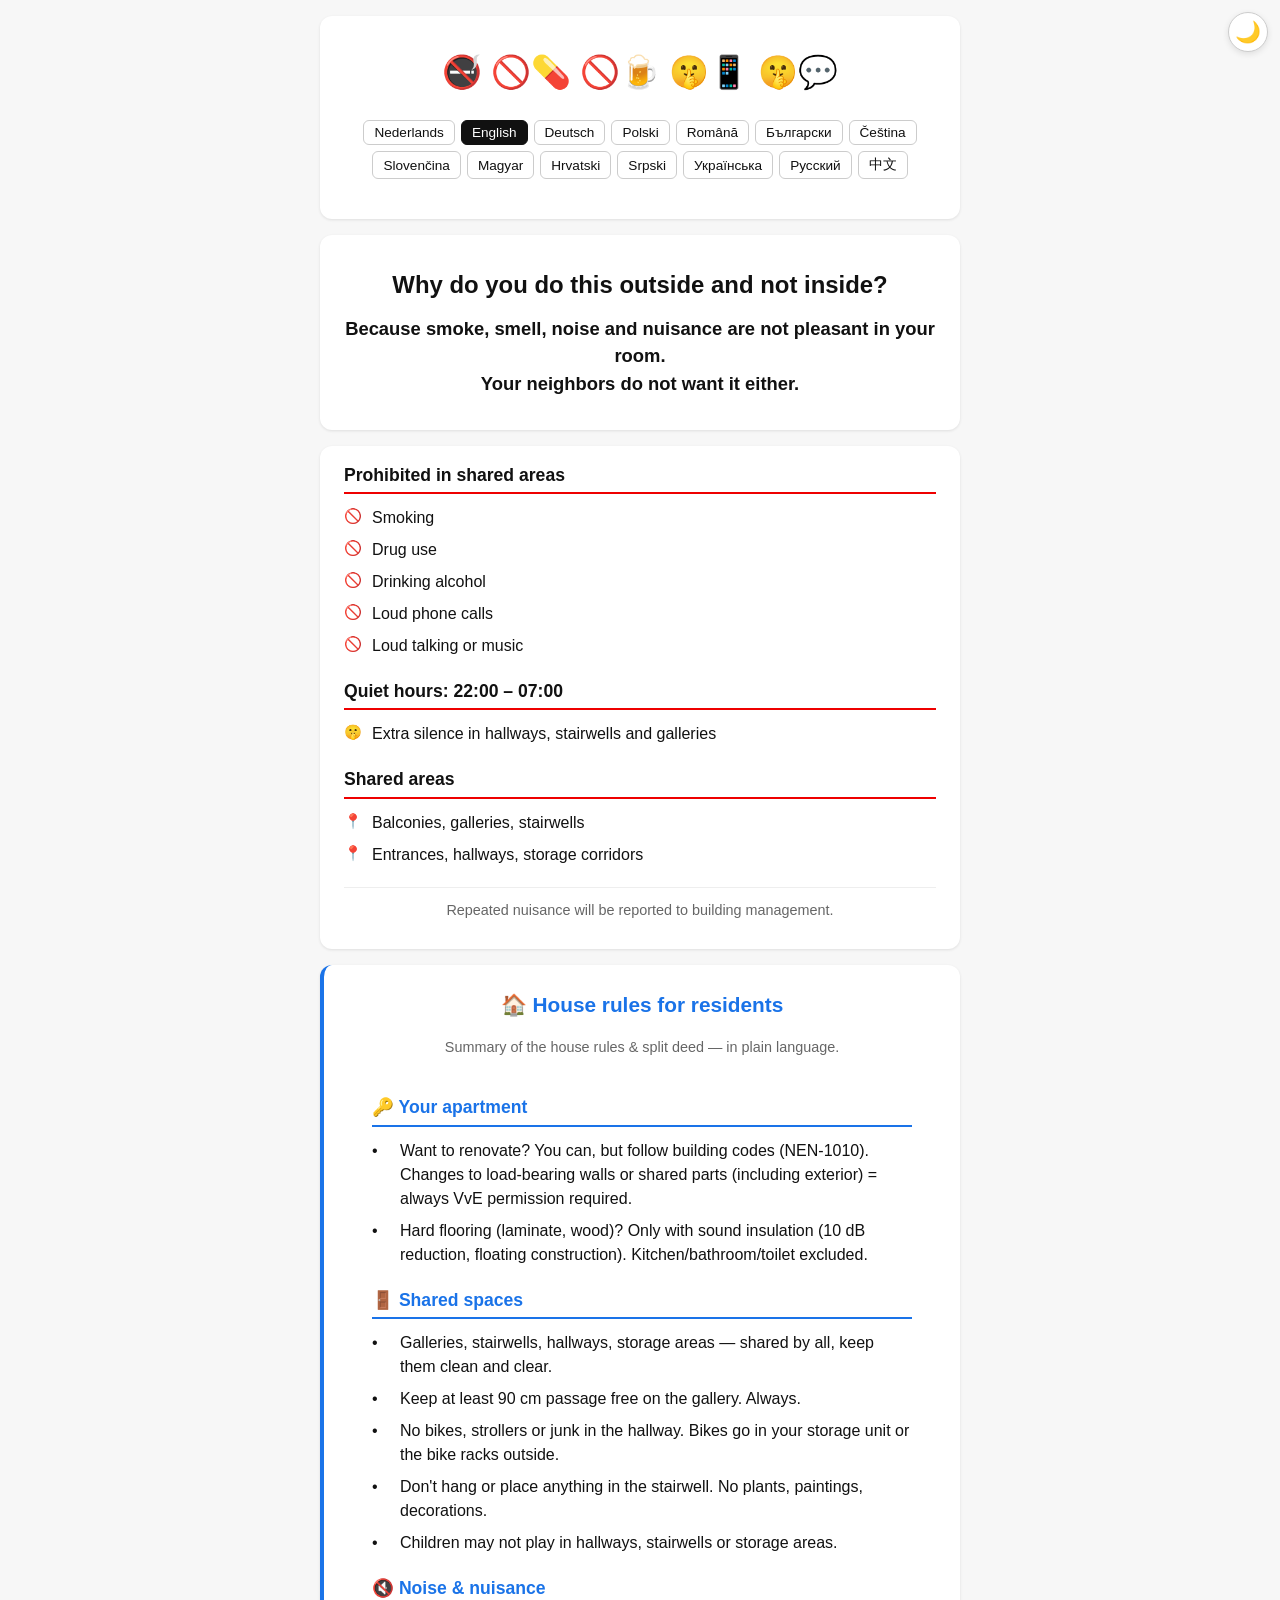
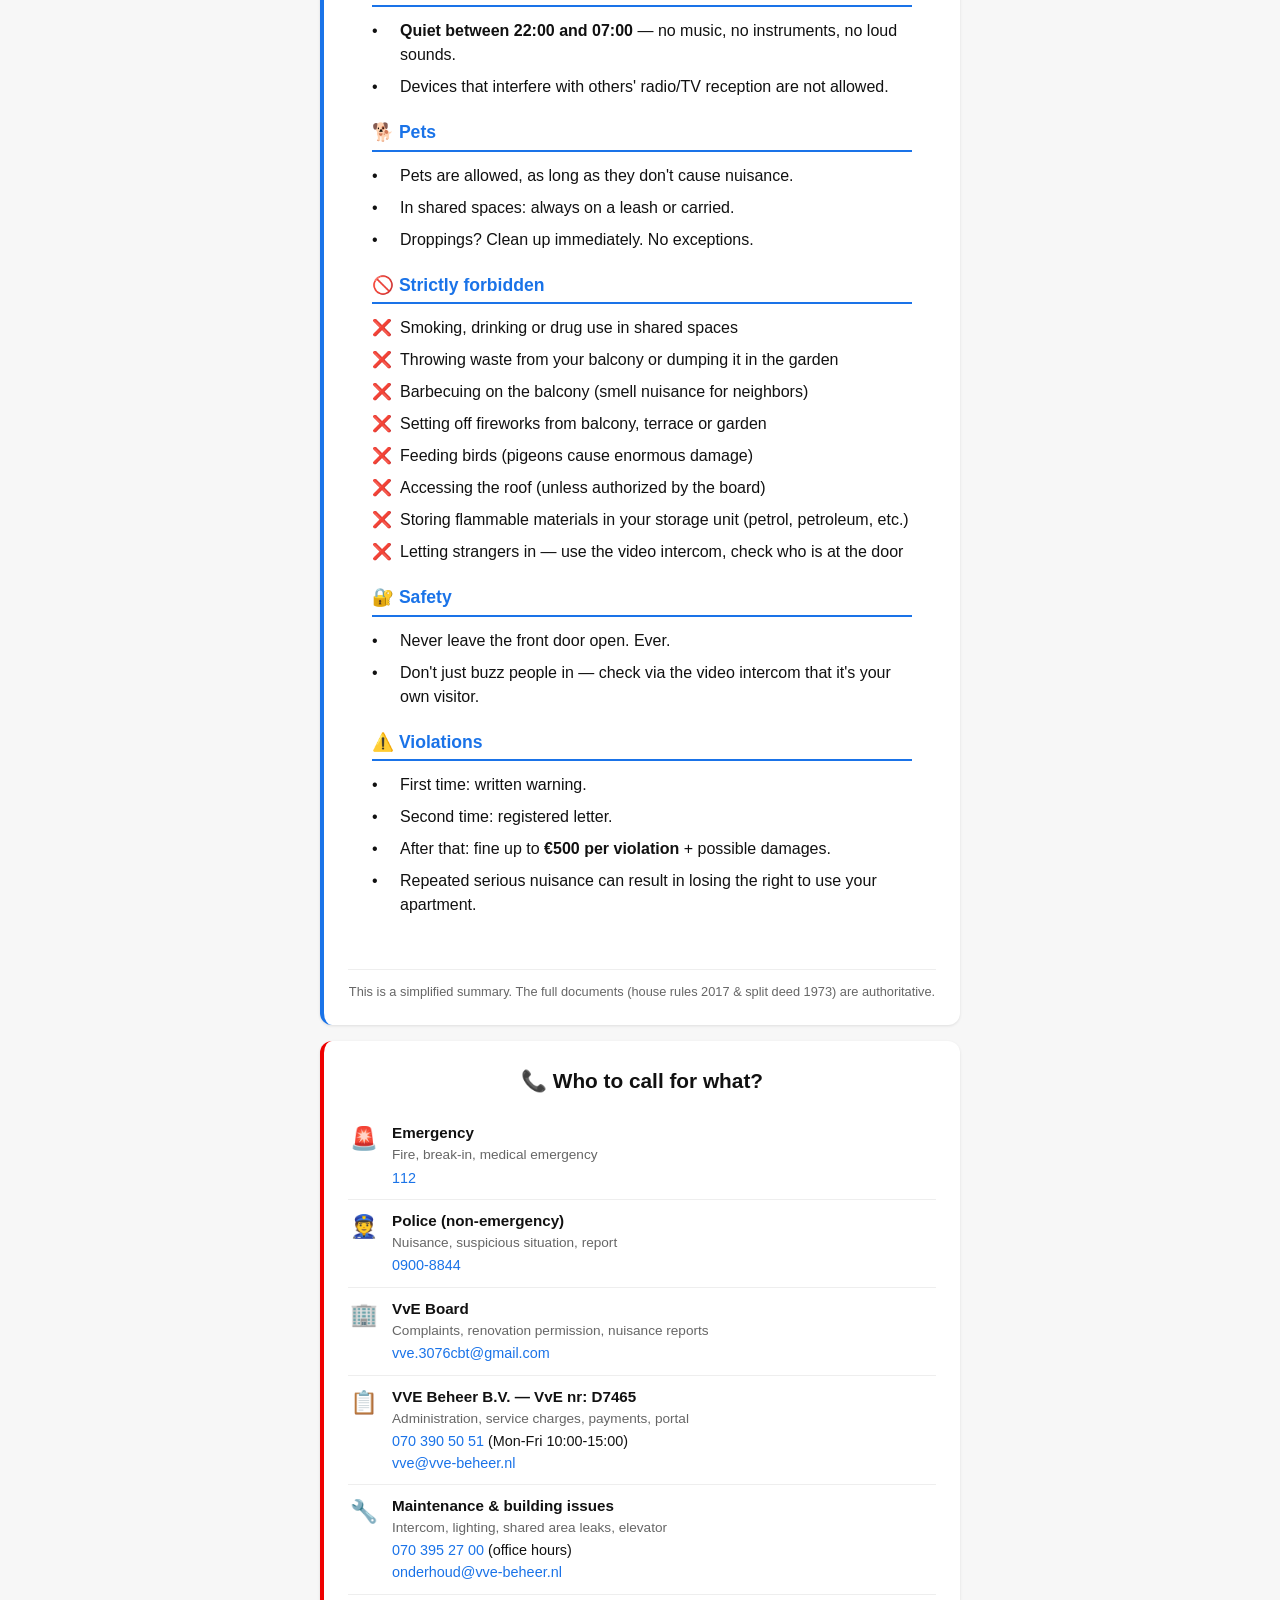
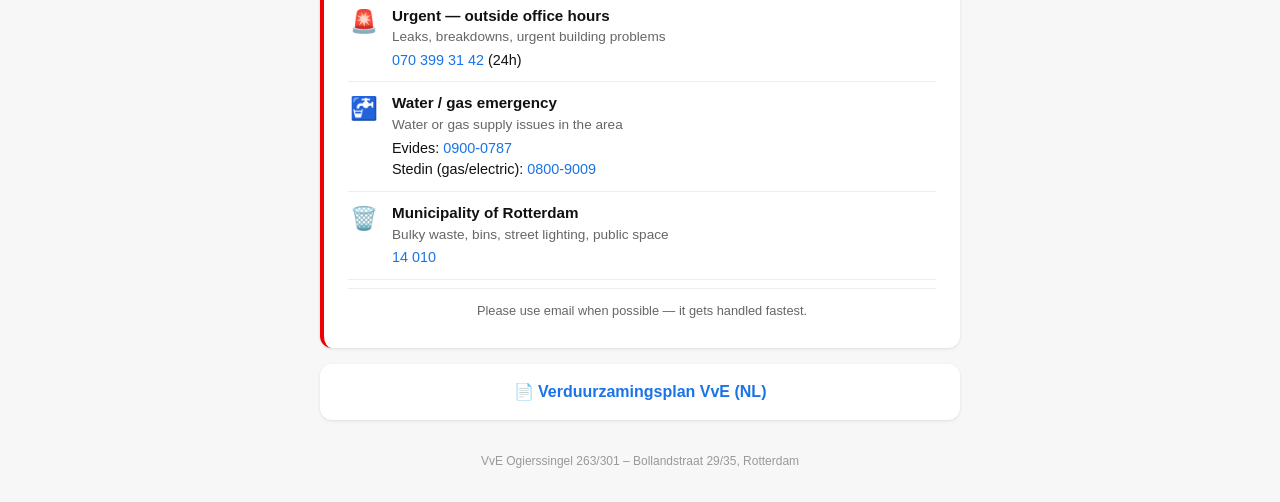
==== index.html @ 22b71b26 "feat: add multilingual contact section with all VvE contact info - 14 languages: who to call for wha" ====
<!DOCTYPE html>
<html lang="nl">
<head>
<meta charset="UTF-8">
<meta name="viewport" content="width=device-width,initial-scale=1">
<title>Gebouwregels - Building Rules</title>
<style>
:root{--bg:#f7f7f7;--text:#111;--card:#fff;--card-shadow:rgba(0,0,0,.1);--border:#ccc;--btn-bg:#fff;--btn-active-bg:#111;--btn-active-text:#fff;--warn:#666;--line:#eee;--link:#1a73e8;--accent:#1a73e8;--rule-line:#e00;--footer:#999;--muted:#666}
[data-theme="dark"]{--bg:#1a1a2e;--text:#e0e0e0;--card:#16213e;--card-shadow:rgba(0,0,0,.4);--border:#334;--btn-bg:#1a1a2e;--btn-active-bg:#e94560;--btn-active-text:#fff;--warn:#999;--line:#334;--link:#4fc3f7;--accent:#4fc3f7;--rule-line:#e94560;--footer:#777;--muted:#aaa}
*{margin:0;padding:0;box-sizing:border-box}
body{font-family:Arial,Helvetica,sans-serif;background:var(--bg);color:var(--text);line-height:1.5;padding:16px;transition:background .3s,color .3s}
.wrap{max-width:640px;margin:0 auto}
.card{background:var(--card);border-radius:12px;padding:24px;margin-bottom:16px;box-shadow:0 1px 3px var(--card-shadow);transition:background .3s}
.mirror{font-size:1.15em;font-weight:bold;text-align:center;padding:32px 24px}
.mirror .q{font-size:1.3em;margin-bottom:12px}
.rules{padding:16px 24px}
.rules h2{font-size:1.1em;margin-bottom:8px;border-bottom:2px solid var(--rule-line);padding-bottom:4px}
.rules ul{list-style:none;padding:0;margin:8px 0 16px}
.rules li{padding:4px 0 4px 28px;position:relative}
.rules li::before{content:"🚫";position:absolute;left:0;top:4px;font-size:.9em}
.quiet li::before{content:"🤫"}
.areas li::before{content:"📍"}
.warn{font-size:.9em;color:var(--warn);text-align:center;padding:12px;border-top:1px solid var(--line);margin-top:8px}
.icons{display:flex;justify-content:center;gap:16px;font-size:2em;padding:8px 0 16px;flex-wrap:wrap}
.lang-nav{display:flex;flex-wrap:wrap;gap:6px;justify-content:center;padding:8px 0 16px}
.lang-nav button{border:1px solid var(--border);background:var(--btn-bg);color:var(--text);border-radius:6px;padding:4px 10px;font-size:.85em;cursor:pointer;transition:all .2s}
.lang-nav button.active{background:var(--btn-active-bg);color:var(--btn-active-text);border-color:var(--btn-active-bg)}
.section,.hr-section,.ct-section{display:none}
.section.active,.hr-section.active,.ct-section.active{display:block}
.highlight{border-left:4px solid var(--accent)}
.highlight h2{color:var(--accent);border-bottom-color:var(--accent)}
.hl{padding:4px 0 4px 28px;position:relative}
.hl::before{content:none !important}
.hl span{position:absolute;left:0}
.contact-card{border-left:4px solid var(--rule-line)}
.ct-row{display:flex;gap:12px;padding:10px 0;border-bottom:1px solid var(--line);align-items:flex-start}
.ct-row:last-child{border-bottom:none}
.ct-icon{font-size:1.4em;flex-shrink:0;width:32px;text-align:center}
.ct-info{flex:1;min-width:0}
.ct-label{font-weight:bold;font-size:.95em}
.ct-detail{font-size:.85em;color:var(--muted)}
.ct-contact{font-size:.9em;margin-top:2px}
.ct-contact a{color:var(--link);text-decoration:none}
.ct-contact a:hover{text-decoration:underline}
.ct-note{font-size:.8em;color:var(--muted);text-align:center;padding:12px 0 4px;border-top:1px solid var(--line);margin-top:8px}
.docs{text-align:center;padding:16px}
.docs a{color:var(--link);text-decoration:none;font-weight:bold}
footer{text-align:center;font-size:.75em;color:var(--footer);padding:16px 0}
.theme-toggle{position:fixed;top:12px;right:12px;background:var(--card);border:1px solid var(--border);border-radius:50%;width:40px;height:40px;font-size:1.3em;cursor:pointer;box-shadow:0 2px 6px var(--card-shadow);z-index:100;display:flex;align-items:center;justify-content:center;transition:all .3s}
.theme-toggle:hover{transform:scale(1.1)}
</style>
</head>
<body>
<button class="theme-toggle" id="themeToggle" aria-label="Toggle dark mode">🌙</button>
<div class="wrap">

<div class="card">
<div class="icons">🚭 🚫💊 🚫🍺 🤫📱 🤫💬</div>
<div class="lang-nav" id="langNav"></div>
</div>

<!-- NEDERLANDS -->
<div class="section" data-lang="nl">
<div class="card mirror">
<div class="q">Waarom doe je dit buiten en niet binnen?</div>
Omdat rook, stank, lawaai en overlast ook in jouw kamer niet prettig zijn.<br>
Je buren willen het ook niet.
</div>
<div class="card rules">
<h2>Verboden in gemeenschappelijke ruimtes</h2>
<ul>
<li>Roken</li>
<li>Drugsgebruik</li>
<li>Alcohol drinken</li>
<li>Luid bellen</li>
<li>Hard praten of muziek</li>
</ul>
<h2>Stille uren: 22:00 – 07:00</h2>
<ul class="quiet">
<li>Extra stilte in gangen, trappenhuizen en galerijen</li>
</ul>
<h2>Gemeenschappelijke ruimtes</h2>
<ul class="areas">
<li>Balkons, galerijen, trappenhuizen</li>
<li>Entrees, gangen, bergingsgangen</li>
</ul>
<div class="warn">Herhaalde overlast wordt gemeld bij het bestuur.</div>
</div>
</div>

<!-- ENGLISH -->
<div class="section" data-lang="en">
<div class="card mirror">
<div class="q">Why do you do this outside and not inside?</div>
Because smoke, smell, noise and nuisance are not pleasant in your room.<br>
Your neighbors do not want it either.
</div>
<div class="card rules">
<h2>Prohibited in shared areas</h2>
<ul>
<li>Smoking</li>
<li>Drug use</li>
<li>Drinking alcohol</li>
<li>Loud phone calls</li>
<li>Loud talking or music</li>
</ul>
<h2>Quiet hours: 22:00 – 07:00</h2>
<ul class="quiet">
<li>Extra silence in hallways, stairwells and galleries</li>
</ul>
<h2>Shared areas</h2>
<ul class="areas">
<li>Balconies, galleries, stairwells</li>
<li>Entrances, hallways, storage corridors</li>
</ul>
<div class="warn">Repeated nuisance will be reported to building management.</div>
</div>
</div>

<!-- GERMAN -->
<div class="section" data-lang="de">
<div class="card mirror">
<div class="q">Warum tun Sie das draußen und nicht drinnen?</div>
Weil Rauch, Geruch, Lärm und Belästigung auch in Ihrem Zimmer unangenehm sind.<br>
Ihre Nachbarn wollen das auch nicht.
</div>
<div class="card rules">
<h2>In Gemeinschaftsbereichen verboten</h2>
<ul>
<li>Rauchen</li>
<li>Drogenkonsum</li>
<li>Alkohol trinken</li>
<li>Laute Telefonate</li>
<li>Lautes Reden oder Musik</li>
</ul>
<h2>Ruhezeiten: 22:00 – 07:00</h2>
<ul class="quiet">
<li>Besondere Ruhe in Fluren, Treppenhäusern und Laubengängen</li>
</ul>
<h2>Gemeinschaftsbereiche</h2>
<ul class="areas">
<li>Balkone, Laubengänge, Treppenhäuser</li>
<li>Eingänge, Flure, Abstellgänge</li>
</ul>
<div class="warn">Wiederholte Belästigung wird der Hausverwaltung gemeldet.</div>
</div>
</div>

<!-- POLISH -->
<div class="section" data-lang="pl">
<div class="card mirror">
<div class="q">Dlaczego robisz to na zewnątrz, a nie w środku?</div>
Bo dym, zapach, hałas i uciążliwości są nieprzyjemne także w twoim pokoju.<br>
Twoi sąsiedzi też tego nie chcą.
</div>
<div class="card rules">
<h2>Zakazy w częściach wspólnych</h2>
<ul>
<li>Palenie</li>
<li>Używanie narkotyków</li>
<li>Picie alkoholu</li>
<li>Głośne rozmowy telefoniczne</li>
<li>Głośne rozmowy lub muzyka</li>
</ul>
<h2>Cisza nocna: 22:00 – 07:00</h2>
<ul class="quiet">
<li>Szczególna cisza na korytarzach, klatkach schodowych i galeriach</li>
</ul>
<div class="warn">Powtarzające się uciążliwości będą zgłaszane do zarządu budynku.</div>
</div>
</div>

<!-- ROMANIAN -->
<div class="section" data-lang="ro">
<div class="card mirror">
<div class="q">De ce faci asta afară și nu înăuntru?</div>
Pentru că fumul, mirosul, zgomotul și deranjul nu sunt plăcute nici în camera ta.<br>
Vecinii tăi nu vor asta nici ei.
</div>
<div class="card rules">
<h2>Interzis în zonele comune</h2>
<ul>
<li>Fumatul</li>
<li>Consumul de droguri</li>
<li>Consumul de alcool</li>
<li>Convorbiri telefonice zgomotoase</li>
<li>Vorbitul tare sau muzica</li>
</ul>
<h2>Ore de liniște: 22:00 – 07:00</h2>
<ul class="quiet">
<li>Liniște suplimentară în holuri, scări și galerii</li>
</ul>
<div class="warn">Deranjul repetat va fi raportat administrației clădirii.</div>
</div>
</div>

<!-- BULGARIAN -->
<div class="section" data-lang="bg">
<div class="card mirror">
<div class="q">Защо правиш това навън, а не вътре?</div>
Защото дим, миризма, шум и неудобства не са приятни и в твоята стая.<br>
Съседите ти също не искат това.
</div>
<div class="card rules">
<h2>Забранено в общите части</h2>
<ul>
<li>Пушене</li>
<li>Употреба на наркотици</li>
<li>Пиене на алкохол</li>
<li>Силни телефонни разговори</li>
<li>Силен говор или музика</li>
</ul>
<h2>Тихи часове: 22:00 – 07:00</h2>
<ul class="quiet">
<li>Допълнителна тишина в коридорите, стълбищата и галериите</li>
</ul>
<div class="warn">Повтарящи се нарушения ще бъдат докладвани на управата на сградата.</div>
</div>
</div>

<!-- CZECH -->
<div class="section" data-lang="cs">
<div class="card mirror">
<div class="q">Proč to děláte venku a ne uvnitř?</div>
Protože kouř, zápach, hluk a obtěžování nejsou příjemné ani ve vašem pokoji.<br>
Vaši sousedé to také nechtějí.
</div>
<div class="card rules">
<h2>Zakázáno ve společných prostorách</h2>
<ul>
<li>Kouření</li>
<li>Užívání drog</li>
<li>Pití alkoholu</li>
<li>Hlasité telefonování</li>
<li>Hlasité hovory nebo hudba</li>
</ul>
<h2>Noční klid: 22:00 – 07:00</h2>
<ul class="quiet">
<li>Zvláštní klid na chodbách, schodištích a galeriích</li>
</ul>
<div class="warn">Opakované obtěžování bude nahlášeno správě budovy.</div>
</div>
</div>

<!-- SLOVAK -->
<div class="section" data-lang="sk">
<div class="card mirror">
<div class="q">Prečo to robíte vonku a nie vnútri?</div>
Pretože dym, zápach, hluk a obťažovanie nie sú príjemné ani vo vašej izbe.<br>
Vaši susedia to tiež nechcú.
</div>
<div class="card rules">
<h2>Zakázané v spoločných priestoroch</h2>
<ul>
<li>Fajčenie</li>
<li>Užívanie drog</li>
<li>Pitie alkoholu</li>
<li>Hlasné telefonovanie</li>
<li>Hlasné rozhovory alebo hudba</li>
</ul>
<h2>Nočný kľud: 22:00 – 07:00</h2>
<ul class="quiet">
<li>Zvláštny kľud na chodbách, schodiskách a galériách</li>
</ul>
<div class="warn">Opakované obťažovanie bude nahlásené správe budovy.</div>
</div>
</div>

<!-- HUNGARIAN -->
<div class="section" data-lang="hu">
<div class="card mirror">
<div class="q">Miért csinálod ezt kint és nem bent?</div>
Mert a füst, a szag, a zaj és a zavarás a te szobádban sem kellemes.<br>
A szomszédaid sem akarják ezt.
</div>
<div class="card rules">
<h2>Tilos a közös területeken</h2>
<ul>
<li>Dohányzás</li>
<li>Drogfogyasztás</li>
<li>Alkoholfogyasztás</li>
<li>Hangos telefonálás</li>
<li>Hangos beszélgetés vagy zene</li>
</ul>
<h2>Csendes órák: 22:00 – 07:00</h2>
<ul class="quiet">
<li>Különleges csend a folyosókon, lépcsőházakban és galériákon</li>
</ul>
<div class="warn">Az ismétlődő zavarást jelentik az épületkezelőnek.</div>
</div>
</div>

<!-- CROATIAN -->
<div class="section" data-lang="hr">
<div class="card mirror">
<div class="q">Zašto to radite vani, a ne unutra?</div>
Jer dim, miris, buka i smetnje nisu ugodni ni u vašoj sobi.<br>
Vaši susjedi to također ne žele.
</div>
<div class="card rules">
<h2>Zabranjeno u zajedničkim prostorima</h2>
<ul>
<li>Pušenje</li>
<li>Korištenje droga</li>
<li>Konzumacija alkohola</li>
<li>Glasni telefonski razgovori</li>
<li>Glasno pričanje ili glazba</li>
</ul>
<h2>Mirni sati: 22:00 – 07:00</h2>
<ul class="quiet">
<li>Posebna tišina u hodnicima, stubištima i galerijama</li>
</ul>
<div class="warn">Ponovljene smetnje bit će prijavljene upravi zgrade.</div>
</div>
</div>

<!-- SERBIAN -->
<div class="section" data-lang="sr">
<div class="card mirror">
<div class="q">Zašto to radite napolju, a ne unutra?</div>
Jer dim, miris, buka i smetnje nisu prijatni ni u vašoj sobi.<br>
Vaši komšije to takođe ne žele.
</div>
<div class="card rules">
<h2>Zabranjeno u zajedničkim prostorima</h2>
<ul>
<li>Pušenje</li>
<li>Korišćenje droga</li>
<li>Konzumacija alkohola</li>
<li>Glasni telefonski razgovori</li>
<li>Glasno pričanje ili muzika</li>
</ul>
<h2>Mirni sati: 22:00 – 07:00</h2>
<ul class="quiet">
<li>Posebna tišina u hodnicima, stepeništima i galerijama</li>
</ul>
<div class="warn">Ponovljene smetnje biće prijavljene upravi zgrade.</div>
</div>
</div>

<!-- UKRAINIAN -->
<div class="section" data-lang="uk">
<div class="card mirror">
<div class="q">Чому ви робите це надворі, а не всередині?</div>
Бо дим, запах, шум і незручності неприємні і у вашій кімнаті.<br>
Ваші сусіди цього теж не хочуть.
</div>
<div class="card rules">
<h2>Заборонено у спільних зонах</h2>
<ul>
<li>Паління</li>
<li>Вживання наркотиків</li>
<li>Вживання алкоголю</li>
<li>Гучні телефонні розмови</li>
<li>Гучні розмови або музика</li>
</ul>
<h2>Години тиші: 22:00 – 07:00</h2>
<ul class="quiet">
<li>Додаткова тиша в коридорах, на сходах та галереях</li>
</ul>
<div class="warn">Повторні порушення будуть повідомлені управлінню будинку.</div>
</div>
</div>

<!-- RUSSIAN -->
<div class="section" data-lang="ru">
<div class="card mirror">
<div class="q">Почему вы делаете это снаружи, а не внутри?</div>
Потому что дым, запах, шум и неудобства неприятны и в вашей комнате.<br>
Ваши соседи тоже этого не хотят.
</div>
<div class="card rules">
<h2>Запрещено в общих зонах</h2>
<ul>
<li>Курение</li>
<li>Употребление наркотиков</li>
<li>Употребление алкоголя</li>
<li>Громкие телефонные разговоры</li>
<li>Громкие разговоры или музыка</li>
</ul>
<h2>Часы тишины: 22:00 – 07:00</h2>
<ul class="quiet">
<li>Дополнительная тишина в коридорах, на лестницах и галереях</li>
</ul>
<div class="warn">Повторные нарушения будут сообщены управлению здания.</div>
</div>
</div>

<!-- CHINESE -->
<div class="section" data-lang="zh">
<div class="card mirror">
<div class="q">为什么你在外面做这些而不是在里面？</div>
因为烟味、气味、噪音和干扰在你的房间里也不舒服。<br>
你的邻居也不想要这些。
</div>
<div class="card rules">
<h2>公共区域禁止行为</h2>
<ul>
<li>吸烟</li>
<li>使用毒品</li>
<li>饮酒</li>
<li>大声打电话</li>
<li>大声说话或播放音乐</li>
</ul>
<h2>安静时间：22:00 – 07:00</h2>
<ul class="quiet">
<li>走廊、楼梯间和走廊需要特别安静</li>
</ul>
<div class="warn">反复违规将报告给物业管理部门。</div>
</div>
</div>

<!-- =============== HUISREGELS PER TAAL =============== -->

<!-- HR: NEDERLANDS -->
<div class="card highlight hr-section" data-lang="nl">
<h2 style="text-align:center;font-size:1.3em;margin-bottom:16px;border:none">🏠 Huisregels voor bewoners</h2>
<p style="text-align:center;color:#666;font-size:.9em;margin-bottom:20px">Samenvatting huishoudelijk reglement &amp; splitsingsreglement — in normaal Nederlands.</p>
<div class="rules">
<h2>🔑 Jouw woning</h2>
<ul><li class="hl"><span>•</span>Wil je verbouwen? Mag, maar volg de bouwregels (bouwbesluit, NEN-1010). Wijzigingen aan dragende muren of gemeenschappelijke delen (ook buitenkant) = altijd toestemming VvE nodig.</li>
<li class="hl"><span>•</span>Harde vloer leggen (laminaat, hout)? Alleen met geluidsisolatie (10 dB demping, zwevende constructie). Keuken/badkamer/toilet uitgezonderd.</li></ul>
<h2>🚪 Gemeenschappelijke ruimtes</h2>
<ul><li class="hl"><span>•</span>Galerijen, trappenhuizen, gangen, bergingen — van iedereen, dus schoon en vrij houden.</li>
<li class="hl"><span>•</span>Minimaal 90 cm doorgang vrij houden op de galerij. Altijd.</li>
<li class="hl"><span>•</span>Geen fietsen, kinderwagens of rommel in de gang. Fietsen horen in je berging of bij de fietsenrekken buiten.</li>
<li class="hl"><span>•</span>Niets ophangen of neerzetten in het trappenhuis. Geen planten, schilderijen, decoratie.</li>
<li class="hl"><span>•</span>Kinderen mogen niet spelen in de gangen, trappenhuizen of bergingen.</li></ul>
<h2>🔇 Geluid &amp; overlast</h2>
<ul><li class="hl"><span>•</span><strong>Stilte tussen 22:00 en 07:00</strong> — geen muziek, geen instrumenten, geen harde geluiden.</li>
<li class="hl"><span>•</span>Apparaten die radio/tv-ontvangst van anderen storen zijn niet toegestaan.</li></ul>
<h2>🐕 Huisdieren</h2>
<ul><li class="hl"><span>•</span>Huisdieren mogen, zolang ze geen overlast geven.</li>
<li class="hl"><span>•</span>In gemeenschappelijke ruimtes: altijd aangelijnd of dragen.</li>
<li class="hl"><span>•</span>Poep? Direct opruimen. Geen discussie.</li></ul>
<h2>🚫 Dit mag echt niet</h2>
<ul><li class="hl"><span>❌</span>Roken, drinken of drugs gebruiken in gemeenschappelijke ruimtes</li>
<li class="hl"><span>❌</span>Afval van je balkon gooien of in de tuin dumpen</li>
<li class="hl"><span>❌</span>Barbecueën op het balkon (stank voor de buren)</li>
<li class="hl"><span>❌</span>Vuurwerk afsteken vanaf balkon, terras of tuin</li>
<li class="hl"><span>❌</span>Vogels voeren (duiven veroorzaken enorme schade)</li>
<li class="hl"><span>❌</span>Het dak betreden (tenzij toestemming van bestuur)</li>
<li class="hl"><span>❌</span>Brandgevaarlijke spullen opslaan in je berging (benzine, petroleum, etc.)</li>
<li class="hl"><span>❌</span>Onbekenden binnenlaten — gebruik de videofoon, check wie er voor de deur staat</li></ul>
<h2>🔐 Veiligheid</h2>
<ul><li class="hl"><span>•</span>Laat de voordeur nooit openstaan. Nooit.</li>
<li class="hl"><span>•</span>Druk niet zomaar op de deuropener — check via de videofoon of het je eigen bezoek is.</li></ul>
<h2>⚠️ Overtredingen</h2>
<ul><li class="hl"><span>•</span>Eerste keer: schriftelijke waarschuwing.</li>
<li class="hl"><span>•</span>Tweede keer: aangetekende brief.</li>
<li class="hl"><span>•</span>Daarna: boete tot <strong>€500 per overtreding</strong> + eventuele schadevergoeding.</li>
<li class="hl"><span>•</span>Bij herhaaldelijke ernstige overlast kan je het gebruiksrecht van je woning kwijtraken.</li></ul>
</div>
<p style="text-align:center;font-size:.8em;color:var(--muted);margin-top:16px;border-top:1px solid var(--line);padding-top:12px">Dit is een vereenvoudigde samenvatting. De volledige documenten (huishoudelijk reglement 2017 &amp; splitsingsreglement 1973) zijn leidend.</p>
</div>

<!-- HR: ENGLISH -->
<div class="card highlight hr-section" data-lang="en">
<h2 style="text-align:center;font-size:1.3em;margin-bottom:16px;border:none">🏠 House rules for residents</h2>
<p style="text-align:center;color:#666;font-size:.9em;margin-bottom:20px">Summary of the house rules &amp; split deed — in plain language.</p>
<div class="rules">
<h2>🔑 Your apartment</h2>
<ul><li class="hl"><span>•</span>Want to renovate? You can, but follow building codes (NEN-1010). Changes to load-bearing walls or shared parts (including exterior) = always VvE permission required.</li>
<li class="hl"><span>•</span>Hard flooring (laminate, wood)? Only with sound insulation (10 dB reduction, floating construction). Kitchen/bathroom/toilet excluded.</li></ul>
<h2>🚪 Shared spaces</h2>
<ul><li class="hl"><span>•</span>Galleries, stairwells, hallways, storage areas — shared by all, keep them clean and clear.</li>
<li class="hl"><span>•</span>Keep at least 90 cm passage free on the gallery. Always.</li>
<li class="hl"><span>•</span>No bikes, strollers or junk in the hallway. Bikes go in your storage unit or the bike racks outside.</li>
<li class="hl"><span>•</span>Don't hang or place anything in the stairwell. No plants, paintings, decorations.</li>
<li class="hl"><span>•</span>Children may not play in hallways, stairwells or storage areas.</li></ul>
<h2>🔇 Noise &amp; nuisance</h2>
<ul><li class="hl"><span>•</span><strong>Quiet between 22:00 and 07:00</strong> — no music, no instruments, no loud sounds.</li>
<li class="hl"><span>•</span>Devices that interfere with others' radio/TV reception are not allowed.</li></ul>
<h2>🐕 Pets</h2>
<ul><li class="hl"><span>•</span>Pets are allowed, as long as they don't cause nuisance.</li>
<li class="hl"><span>•</span>In shared spaces: always on a leash or carried.</li>
<li class="hl"><span>•</span>Droppings? Clean up immediately. No exceptions.</li></ul>
<h2>🚫 Strictly forbidden</h2>
<ul><li class="hl"><span>❌</span>Smoking, drinking or drug use in shared spaces</li>
<li class="hl"><span>❌</span>Throwing waste from your balcony or dumping it in the garden</li>
<li class="hl"><span>❌</span>Barbecuing on the balcony (smell nuisance for neighbors)</li>
<li class="hl"><span>❌</span>Setting off fireworks from balcony, terrace or garden</li>
<li class="hl"><span>❌</span>Feeding birds (pigeons cause enormous damage)</li>
<li class="hl"><span>❌</span>Accessing the roof (unless authorized by the board)</li>
<li class="hl"><span>❌</span>Storing flammable materials in your storage unit (petrol, petroleum, etc.)</li>
<li class="hl"><span>❌</span>Letting strangers in — use the video intercom, check who is at the door</li></ul>
<h2>🔐 Safety</h2>
<ul><li class="hl"><span>•</span>Never leave the front door open. Ever.</li>
<li class="hl"><span>•</span>Don't just buzz people in — check via the video intercom that it's your own visitor.</li></ul>
<h2>⚠️ Violations</h2>
<ul><li class="hl"><span>•</span>First time: written warning.</li>
<li class="hl"><span>•</span>Second time: registered letter.</li>
<li class="hl"><span>•</span>After that: fine up to <strong>€500 per violation</strong> + possible damages.</li>
<li class="hl"><span>•</span>Repeated serious nuisance can result in losing the right to use your apartment.</li></ul>
</div>
<p style="text-align:center;font-size:.8em;color:var(--muted);margin-top:16px;border-top:1px solid var(--line);padding-top:12px">This is a simplified summary. The full documents (house rules 2017 &amp; split deed 1973) are authoritative.</p>
</div>

<!-- HR: GERMAN -->
<div class="card highlight hr-section" data-lang="de">
<h2 style="text-align:center;font-size:1.3em;margin-bottom:16px;border:none">🏠 Hausregeln für Bewohner</h2>
<p style="text-align:center;color:#666;font-size:.9em;margin-bottom:20px">Zusammenfassung der Hausordnung &amp; Teilungsverordnung — in einfacher Sprache.</p>
<div class="rules">
<h2>🔑 Ihre Wohnung</h2>
<ul><li class="hl"><span>•</span>Renovieren? Erlaubt, aber nach Bauvorschriften (NEN-1010). Änderungen an tragenden Wänden oder Gemeinschaftsteilen (auch Außenseite) = immer Genehmigung der VvE erforderlich.</li>
<li class="hl"><span>•</span>Harter Bodenbelag (Laminat, Holz)? Nur mit Schalldämmung (10 dB, schwimmender Aufbau). Küche/Bad/WC ausgenommen.</li></ul>
<h2>🚪 Gemeinschaftsbereiche</h2>
<ul><li class="hl"><span>•</span>Galerien, Treppenhäuser, Flure, Abstellräume — gehören allen, sauber und frei halten.</li>
<li class="hl"><span>•</span>Mindestens 90 cm Durchgang auf der Galerie freihalten. Immer.</li>
<li class="hl"><span>•</span>Keine Fahrräder, Kinderwagen oder Gerümpel im Flur. Fahrräder gehören in den Abstellraum oder die Fahrradständer draußen.</li>
<li class="hl"><span>•</span>Nichts im Treppenhaus aufhängen oder abstellen. Keine Pflanzen, Bilder, Dekoration.</li>
<li class="hl"><span>•</span>Kinder dürfen nicht in den Fluren, Treppenhäusern oder Abstellräumen spielen.</li></ul>
<h2>🔇 Lärm &amp; Belästigung</h2>
<ul><li class="hl"><span>•</span><strong>Ruhe zwischen 22:00 und 07:00</strong> — keine Musik, keine Instrumente, keine lauten Geräusche.</li>
<li class="hl"><span>•</span>Geräte, die den Radio-/TV-Empfang anderer stören, sind nicht erlaubt.</li></ul>
<h2>🐕 Haustiere</h2>
<ul><li class="hl"><span>•</span>Haustiere sind erlaubt, solange sie keine Belästigung verursachen.</li>
<li class="hl"><span>•</span>In Gemeinschaftsbereichen: immer an der Leine oder getragen.</li>
<li class="hl"><span>•</span>Hinterlassenschaften? Sofort aufräumen. Keine Ausnahmen.</li></ul>
<h2>🚫 Streng verboten</h2>
<ul><li class="hl"><span>❌</span>Rauchen, Trinken oder Drogenkonsum in Gemeinschaftsbereichen</li>
<li class="hl"><span>❌</span>Abfall vom Balkon werfen oder im Garten entsorgen</li>
<li class="hl"><span>❌</span>Grillen auf dem Balkon (Geruchsbelästigung für Nachbarn)</li>
<li class="hl"><span>❌</span>Feuerwerk vom Balkon, Terrasse oder Garten abfeuern</li>
<li class="hl"><span>❌</span>Vögel füttern (Tauben verursachen enorme Schäden)</li>
<li class="hl"><span>❌</span>Dach betreten (ohne Genehmigung der Verwaltung)</li>
<li class="hl"><span>❌</span>Brennbare Materialien im Abstellraum lagern (Benzin, Petroleum usw.)</li>
<li class="hl"><span>❌</span>Fremde einlassen — Videogegensprechanlage nutzen, prüfen wer vor der Tür steht</li></ul>
<h2>🔐 Sicherheit</h2>
<ul><li class="hl"><span>•</span>Lassen Sie die Haustür niemals offen stehen. Niemals.</li>
<li class="hl"><span>•</span>Nicht einfach den Türöffner drücken — prüfen Sie über die Videogegensprechanlage, ob es Ihr eigener Besuch ist.</li></ul>
<h2>⚠️ Verstöße</h2>
<ul><li class="hl"><span>•</span>Erstes Mal: schriftliche Verwarnung.</li>
<li class="hl"><span>•</span>Zweites Mal: Einschreiben.</li>
<li class="hl"><span>•</span>Danach: Geldbuße bis <strong>€500 pro Verstoß</strong> + möglicher Schadensersatz.</li>
<li class="hl"><span>•</span>Bei wiederholter schwerer Belästigung kann das Nutzungsrecht entzogen werden.</li></ul>
</div>
<p style="text-align:center;font-size:.8em;color:var(--muted);margin-top:16px;border-top:1px solid var(--line);padding-top:12px">Dies ist eine vereinfachte Zusammenfassung. Die vollständigen Dokumente (Hausordnung 2017 &amp; Teilungsverordnung 1973) sind maßgeblich.</p>
</div>

<!-- HR: POLISH -->
<div class="card highlight hr-section" data-lang="pl">
<h2 style="text-align:center;font-size:1.3em;margin-bottom:16px;border:none">🏠 Regulamin dla mieszkańców</h2>
<p style="text-align:center;color:#666;font-size:.9em;margin-bottom:20px">Skrót regulaminu domowego i aktu podziału — prostym językiem.</p>
<div class="rules">
<h2>🔑 Twoje mieszkanie</h2>
<ul><li class="hl"><span>•</span>Chcesz remontować? Możesz, ale zgodnie z przepisami budowlanymi (NEN-1010). Zmiany w ścianach nośnych lub częściach wspólnych (także na zewnątrz) = zawsze wymagana zgoda VvE.</li>
<li class="hl"><span>•</span>Twarda podłoga (laminat, drewno)? Tylko z izolacją akustyczną (10 dB tłumienia, konstrukcja pływająca). Kuchnia/łazienka/toaleta wykluczone.</li></ul>
<h2>🚪 Części wspólne</h2>
<ul><li class="hl"><span>•</span>Galerie, klatki schodowe, korytarze, komórki — wspólne dla wszystkich, utrzymuj je w czystości.</li>
<li class="hl"><span>•</span>Zawsze zostawiaj co najmniej 90 cm przejścia na galerii.</li>
<li class="hl"><span>•</span>Żadnych rowerów, wózków ani gratów na korytarzu. Rowery do komórki lub na stojaki na zewnątrz.</li>
<li class="hl"><span>•</span>Nic nie wieszaj ani nie stawiaj na klatce schodowej. Żadnych roślin, obrazów, dekoracji.</li>
<li class="hl"><span>•</span>Dzieci nie mogą bawić się na korytarzach, klatkach schodowych ani w komórkach.</li></ul>
<h2>🔇 Hałas i uciążliwości</h2>
<ul><li class="hl"><span>•</span><strong>Cisza między 22:00 a 07:00</strong> — bez muzyki, instrumentów, głośnych dźwięków.</li>
<li class="hl"><span>•</span>Urządzenia zakłócające odbiór radiowy/telewizyjny innych nie są dozwolone.</li></ul>
<h2>🐕 Zwierzęta</h2>
<ul><li class="hl"><span>•</span>Zwierzęta domowe dozwolone, o ile nie powodują uciążliwości.</li>
<li class="hl"><span>•</span>W częściach wspólnych: zawsze na smyczy lub noszone.</li>
<li class="hl"><span>•</span>Odchody? Natychmiast posprzątaj. Bez dyskusji.</li></ul>
<h2>🚫 Surowo zabronione</h2>
<ul><li class="hl"><span>❌</span>Palenie, picie alkoholu lub zażywanie narkotyków w częściach wspólnych</li>
<li class="hl"><span>❌</span>Wyrzucanie odpadów z balkonu lub porzucanie w ogrodzie</li>
<li class="hl"><span>❌</span>Grillowanie na balkonie (zapach przeszkadza sąsiadom)</li>
<li class="hl"><span>❌</span>Odpalanie fajerwerków z balkonu, tarasu lub ogrodu</li>
<li class="hl"><span>❌</span>Karmienie ptaków (gołębie powodują ogromne szkody)</li>
<li class="hl"><span>❌</span>Wchodzenie na dach (bez zgody zarządu)</li>
<li class="hl"><span>❌</span>Przechowywanie materiałów łatwopalnych w komórce (benzyna, nafta itp.)</li>
<li class="hl"><span>❌</span>Wpuszczanie nieznajomych — użyj wideofonu, sprawdź kto stoi przed drzwiami</li></ul>
<h2>🔐 Bezpieczeństwo</h2>
<ul><li class="hl"><span>•</span>Nigdy nie zostawiaj drzwi wejściowych otwartych. Nigdy.</li>
<li class="hl"><span>•</span>Nie otwieraj drzwi na ślepo — sprawdź przez wideofon, czy to twój gość.</li></ul>
<h2>⚠️ Naruszenia</h2>
<ul><li class="hl"><span>•</span>Pierwszy raz: pisemne ostrzeżenie.</li>
<li class="hl"><span>•</span>Drugi raz: list polecony.</li>
<li class="hl"><span>•</span>Potem: kara do <strong>€500 za naruszenie</strong> + ewentualne odszkodowanie.</li>
<li class="hl"><span>•</span>Powtarzające się poważne uciążliwości mogą skutkować utratą prawa do korzystania z mieszkania.</li></ul>
</div>
<p style="text-align:center;font-size:.8em;color:var(--muted);margin-top:16px;border-top:1px solid var(--line);padding-top:12px">To jest uproszczone podsumowanie. Pełne dokumenty (regulamin 2017 i akt podziału 1973) są wiążące.</p>
</div>

<!-- HR: ROMANIAN -->
<div class="card highlight hr-section" data-lang="ro">
<h2 style="text-align:center;font-size:1.3em;margin-bottom:16px;border:none">🏠 Reguli pentru locatari</h2>
<p style="text-align:center;color:#666;font-size:.9em;margin-bottom:20px">Rezumat al regulamentului intern &amp; actului de separare — pe înțelesul tuturor.</p>
<div class="rules">
<h2>🔑 Apartamentul tău</h2>
<ul><li class="hl"><span>•</span>Vrei să renovezi? Poți, dar respectă normele de construcție (NEN-1010). Modificări la pereții portanți sau părțile comune (inclusiv exteriorul) = întotdeauna aprobare VvE necesară.</li>
<li class="hl"><span>•</span>Pardoseală dură (laminat, lemn)? Doar cu izolație fonică (10 dB, construcție flotantă). Bucătărie/baie/toaletă excluse.</li></ul>
<h2>🚪 Spații comune</h2>
<ul><li class="hl"><span>•</span>Galerii, scări, holuri, boxe — aparțin tuturor, păstrează-le curate și libere.</li>
<li class="hl"><span>•</span>Lasă minimum 90 cm liber pe galerie. Întotdeauna.</li>
<li class="hl"><span>•</span>Fără biciclete, cărucioare sau gunoaie pe hol. Bicicletele merg în boxă sau la rastele de afară.</li>
<li class="hl"><span>•</span>Nu agăța sau pune nimic în casa scării. Fără plante, tablouri, decorațiuni.</li>
<li class="hl"><span>•</span>Copiii nu au voie să se joace pe holuri, scări sau în boxe.</li></ul>
<h2>🔇 Zgomot &amp; deranj</h2>
<ul><li class="hl"><span>•</span><strong>Liniște între 22:00 și 07:00</strong> — fără muzică, instrumente sau zgomote puternice.</li>
<li class="hl"><span>•</span>Aparatele care interferează cu recepția radio/TV a altora nu sunt permise.</li></ul>
<h2>🐕 Animale de companie</h2>
<ul><li class="hl"><span>•</span>Animalele sunt permise, atâta timp cât nu deranjează.</li>
<li class="hl"><span>•</span>În spații comune: mereu în lesă sau purtate.</li>
<li class="hl"><span>•</span>Excremente? Curăță imediat. Fără discuții.</li></ul>
<h2>🚫 Strict interzis</h2>
<ul><li class="hl"><span>❌</span>Fumat, băut alcool sau consumul de droguri în spații comune</li>
<li class="hl"><span>❌</span>Aruncarea deșeurilor de pe balcon sau în grădină</li>
<li class="hl"><span>❌</span>Grătar pe balcon (miros deranjant pentru vecini)</li>
<li class="hl"><span>❌</span>Artificii de pe balcon, terasă sau grădină</li>
<li class="hl"><span>❌</span>Hrănirea păsărilor (porumbeii cauzează daune enorme)</li>
<li class="hl"><span>❌</span>Accesul pe acoperiș (fără autorizarea administrației)</li>
<li class="hl"><span>❌</span>Depozitarea materialelor inflamabile în boxă (benzină, petrol etc.)</li>
<li class="hl"><span>❌</span>Lăsarea necunoscuților să intre — folosește videofonul, verifică cine este la ușă</li></ul>
<h2>🔐 Siguranță</h2>
<ul><li class="hl"><span>•</span>Nu lăsa niciodată ușa de intrare deschisă. Niciodată.</li>
<li class="hl"><span>•</span>Nu deschide ușa orbește — verifică prin videofon că este vizitatorul tău.</li></ul>
<h2>⚠️ Încălcări</h2>
<ul><li class="hl"><span>•</span>Prima dată: avertisment scris.</li>
<li class="hl"><span>•</span>A doua oară: scrisoare recomandată.</li>
<li class="hl"><span>•</span>Apoi: amendă până la <strong>€500 per încălcare</strong> + eventuale despăgubiri.</li>
<li class="hl"><span>•</span>Deranjul grav repetat poate duce la pierderea dreptului de utilizare a apartamentului.</li></ul>
</div>
<p style="text-align:center;font-size:.8em;color:var(--muted);margin-top:16px;border-top:1px solid var(--line);padding-top:12px">Acesta este un rezumat simplificat. Documentele complete (regulament 2017 &amp; act de separare 1973) sunt cele oficiale.</p>
</div>

<!-- HR: BULGARIAN -->
<div class="card highlight hr-section" data-lang="bg">
<h2 style="text-align:center;font-size:1.3em;margin-bottom:16px;border:none">🏠 Правила за живеещите</h2>
<p style="text-align:center;color:#666;font-size:.9em;margin-bottom:20px">Обобщение на вътрешния правилник и акта за разделяне — на прост език.</p>
<div class="rules">
<h2>🔑 Вашето жилище</h2>
<ul><li class="hl"><span>•</span>Искате да ремонтирате? Може, но спазвайте строителните норми (NEN-1010). Промени по носещи стени или общи части (включително външната страна) = винаги разрешение от VvE.</li>
<li class="hl"><span>•</span>Твърд под (ламинат, дърво)? Само със звукоизолация (10 dB, плаваща конструкция). Кухня/баня/тоалетна — изключение.</li></ul>
<h2>🚪 Общи части</h2>
<ul><li class="hl"><span>•</span>Галерии, стълбища, коридори, мазета — общи за всички, поддържайте ги чисти.</li>
<li class="hl"><span>•</span>Минимум 90 см свободен проход на галерията. Винаги.</li>
<li class="hl"><span>•</span>Без велосипеди, колички или боклуци в коридора. Велосипедите — в мазето или на стойките навън.</li>
<li class="hl"><span>•</span>Нищо не закачайте и не поставяйте в стълбището. Без растения, картини, декорации.</li>
<li class="hl"><span>•</span>Децата нямат право да играят в коридорите, стълбищата или мазетата.</li></ul>
<h2>🔇 Шум и неудобства</h2>
<ul><li class="hl"><span>•</span><strong>Тишина между 22:00 и 07:00</strong> — без музика, инструменти, силни звуци.</li>
<li class="hl"><span>•</span>Уреди, които смущават радио/ТВ приемането на другите, не са разрешени.</li></ul>
<h2>🐕 Домашни любимци</h2>
<ul><li class="hl"><span>•</span>Домашни любимци са разрешени, стига да не причиняват неудобства.</li>
<li class="hl"><span>•</span>В общите части: винаги на каишка или носени.</li>
<li class="hl"><span>•</span>Изпражнения? Почистете веднага. Без дискусии.</li></ul>
<h2>🚫 Строго забранено</h2>
<ul><li class="hl"><span>❌</span>Пушене, пиене или употреба на наркотици в общите части</li>
<li class="hl"><span>❌</span>Хвърляне на отпадъци от балкона или в градината</li>
<li class="hl"><span>❌</span>Барбекю на балкона (миризма за съседите)</li>
<li class="hl"><span>❌</span>Фойерверки от балкон, тераса или градина</li>
<li class="hl"><span>❌</span>Хранене на птици (гълъбите причиняват огромни щети)</li>
<li class="hl"><span>❌</span>Достъп до покрива (без разрешение на управата)</li>
<li class="hl"><span>❌</span>Съхранение на запалими материали в мазето (бензин, нафта и др.)</li>
<li class="hl"><span>❌</span>Пускане на непознати — използвайте видеофона, проверете кой е на вратата</li></ul>
<h2>🔐 Безопасност</h2>
<ul><li class="hl"><span>•</span>Никога не оставяйте входната врата отворена. Никога.</li>
<li class="hl"><span>•</span>Не отваряйте на сляпо — проверете чрез видеофона дали е вашият гост.</li></ul>
<h2>⚠️ Нарушения</h2>
<ul><li class="hl"><span>•</span>Първи път: писмено предупреждение.</li>
<li class="hl"><span>•</span>Втори път: препоръчано писмо.</li>
<li class="hl"><span>•</span>След това: глоба до <strong>€500 на нарушение</strong> + евентуално обезщетение.</li>
<li class="hl"><span>•</span>Повтарящи се сериозни нарушения могат да доведат до загуба на правото на ползване на жилището.</li></ul>
</div>
<p style="text-align:center;font-size:.8em;color:var(--muted);margin-top:16px;border-top:1px solid var(--line);padding-top:12px">Това е опростено обобщение. Пълните документи (правилник 2017 и акт за разделяне 1973) са водещи.</p>
</div>

<!-- HR: CZECH -->
<div class="card highlight hr-section" data-lang="cs">
<h2 style="text-align:center;font-size:1.3em;margin-bottom:16px;border:none">🏠 Domovní řád pro obyvatele</h2>
<p style="text-align:center;color:#666;font-size:.9em;margin-bottom:20px">Shrnutí domovního řádu a smlouvy o rozdělení — srozumitelně.</p>
<div class="rules">
<h2>🔑 Váš byt</h2>
<ul><li class="hl"><span>•</span>Chcete rekonstruovat? Můžete, ale dodržujte stavební předpisy (NEN-1010). Změny nosných stěn nebo společných částí (včetně exteriéru) = vždy souhlas VvE nutný.</li>
<li class="hl"><span>•</span>Tvrdá podlaha (laminát, dřevo)? Pouze se zvukovou izolací (10 dB, plovoucí konstrukce). Kuchyně/koupelna/WC výjimkou.</li></ul>
<h2>🚪 Společné prostory</h2>
<ul><li class="hl"><span>•</span>Galerie, schodiště, chodby, sklepy — patří všem, udržujte je čisté a volné.</li>
<li class="hl"><span>•</span>Na galerii vždy nechte volný průchod minimálně 90 cm.</li>
<li class="hl"><span>•</span>Žádná kola, kočárky ani harampádí na chodbě. Kola patří do sklepa nebo na stojany venku.</li>
<li class="hl"><span>•</span>Na schodišti nic nevěšejte ani nestavte. Žádné rostliny, obrazy, dekorace.</li>
<li class="hl"><span>•</span>Děti si nesmí hrát na chodbách, schodištích ani ve sklepech.</li></ul>
<h2>🔇 Hluk a obtěžování</h2>
<ul><li class="hl"><span>•</span><strong>Klid mezi 22:00 a 07:00</strong> — žádná hudba, nástroje, hlasité zvuky.</li>
<li class="hl"><span>•</span>Přístroje rušící rozhlasový/televizní příjem ostatních nejsou povoleny.</li></ul>
<h2>🐕 Domácí zvířata</h2>
<ul><li class="hl"><span>•</span>Domácí zvířata povolena, pokud nezpůsobují obtěžování.</li>
<li class="hl"><span>•</span>Ve společných prostorech: vždy na vodítku nebo nesena.</li>
<li class="hl"><span>•</span>Exkrementy? Okamžitě uklidit. Bez diskuse.</li></ul>
<h2>🚫 Přísně zakázáno</h2>
<ul><li class="hl"><span>❌</span>Kouření, pití alkoholu nebo užívání drog ve společných prostorech</li>
<li class="hl"><span>❌</span>Vyhazování odpadu z balkonu nebo do zahrady</li>
<li class="hl"><span>❌</span>Grilování na balkonu (zápach pro sousedy)</li>
<li class="hl"><span>❌</span>Odpalování ohňostrojů z balkonu, terasy nebo zahrady</li>
<li class="hl"><span>❌</span>Krmení ptáků (holubi způsobují obrovské škody)</li>
<li class="hl"><span>❌</span>Vstup na střechu (bez povolení správy)</li>
<li class="hl"><span>❌</span>Skladování hořlavých materiálů ve sklepě (benzín, petrolej atd.)</li>
<li class="hl"><span>❌</span>Pouštění cizích lidí — použijte videotelefon, zkontrolujte kdo je za dveřmi</li></ul>
<h2>🔐 Bezpečnost</h2>
<ul><li class="hl"><span>•</span>Nikdy nenechávejte vchodové dveře otevřené. Nikdy.</li>
<li class="hl"><span>•</span>Neotevírejte naslepo — ověřte přes videotelefon, že jde o vaši návštěvu.</li></ul>
<h2>⚠️ Přestupky</h2>
<ul><li class="hl"><span>•</span>Poprvé: písemné varování.</li>
<li class="hl"><span>•</span>Podruhé: doporučený dopis.</li>
<li class="hl"><span>•</span>Poté: pokuta až <strong>€500 za přestupek</strong> + případná náhrada škody.</li>
<li class="hl"><span>•</span>Opakované závažné obtěžování může vést ke ztrátě práva užívat byt.</li></ul>
</div>
<p style="text-align:center;font-size:.8em;color:var(--muted);margin-top:16px;border-top:1px solid var(--line);padding-top:12px">Toto je zjednodušené shrnutí. Úplné dokumenty (domovní řád 2017 a smlouva o rozdělení 1973) jsou závazné.</p>
</div>

<!-- HR: SLOVAK -->
<div class="card highlight hr-section" data-lang="sk">
<h2 style="text-align:center;font-size:1.3em;margin-bottom:16px;border:none">🏠 Domový poriadok pre obyvateľov</h2>
<p style="text-align:center;color:#666;font-size:.9em;margin-bottom:20px">Zhrnutie domového poriadku a zmluvy o rozdelení — jednoducho.</p>
<div class="rules">
<h2>🔑 Váš byt</h2>
<ul><li class="hl"><span>•</span>Chcete rekonštruovať? Môžete, ale dodržujte stavebné predpisy (NEN-1010). Zmeny nosných stien alebo spoločných častí (vrátane exteriéru) = vždy súhlas VvE potrebný.</li>
<li class="hl"><span>•</span>Tvrdá podlaha (laminát, drevo)? Iba so zvukovou izoláciou (10 dB, plávajúca konštrukcia). Kuchyňa/kúpeľňa/WC výnimkou.</li></ul>
<h2>🚪 Spoločné priestory</h2>
<ul><li class="hl"><span>•</span>Galérie, schodiská, chodby, pivnice — patria všetkým, udržujte ich čisté.</li>
<li class="hl"><span>•</span>Na galérii vždy nechajte voľný priechod minimálne 90 cm.</li>
<li class="hl"><span>•</span>Žiadne bicykle, kočíky ani neporiadok na chodbe. Bicykle do pivnice alebo na stojany vonku.</li>
<li class="hl"><span>•</span>Na schodisku nič nevešajte ani nestavajte. Žiadne rastliny, obrazy, dekorácie.</li>
<li class="hl"><span>•</span>Deti sa nesmú hrať na chodbách, schodiskách ani v pivniciach.</li></ul>
<h2>🔇 Hluk a obťažovanie</h2>
<ul><li class="hl"><span>•</span><strong>Kľud medzi 22:00 a 07:00</strong> — žiadna hudba, nástroje, hlasné zvuky.</li>
<li class="hl"><span>•</span>Prístroje rušiace rozhlasový/televízny príjem ostatných nie sú povolené.</li></ul>
<h2>🐕 Domáce zvieratá</h2>
<ul><li class="hl"><span>•</span>Domáce zvieratá povolené, ak nespôsobujú obťažovanie.</li>
<li class="hl"><span>•</span>V spoločných priestoroch: vždy na vodítku alebo nesené.</li>
<li class="hl"><span>•</span>Exkrementy? Okamžite upratať. Bez diskusie.</li></ul>
<h2>🚫 Prísne zakázané</h2>
<ul><li class="hl"><span>❌</span>Fajčenie, pitie alkoholu alebo užívanie drog v spoločných priestoroch</li>
<li class="hl"><span>❌</span>Vyhadzovanie odpadu z balkóna alebo do záhrady</li>
<li class="hl"><span>❌</span>Grilovanie na balkóne (zápach pre susedov)</li>
<li class="hl"><span>❌</span>Odpaľovanie ohňostrojov z balkóna, terasy alebo záhrady</li>
<li class="hl"><span>❌</span>Kŕmenie vtákov (holuby spôsobujú obrovské škody)</li>
<li class="hl"><span>❌</span>Vstup na strechu (bez povolenia správy)</li>
<li class="hl"><span>❌</span>Skladovanie horľavých materiálov v pivnici (benzín, petrolej atď.)</li>
<li class="hl"><span>❌</span>Púšťanie cudzích ľudí — použite videotelefón, skontrolujte kto je za dverami</li></ul>
<h2>🔐 Bezpečnosť</h2>
<ul><li class="hl"><span>•</span>Nikdy nenechávajte vchodové dvere otvorené. Nikdy.</li>
<li class="hl"><span>•</span>Neotvárajte naslepo — overte cez videotelefón, že ide o vašu návštevu.</li></ul>
<h2>⚠️ Priestupky</h2>
<ul><li class="hl"><span>•</span>Prvýkrát: písomné varovanie.</li>
<li class="hl"><span>•</span>Druhýkrát: doporučený list.</li>
<li class="hl"><span>•</span>Potom: pokuta až <strong>€500 za priestupok</strong> + prípadná náhrada škody.</li>
<li class="hl"><span>•</span>Opakované závažné obťažovanie môže viesť k strate práva užívať byt.</li></ul>
</div>
<p style="text-align:center;font-size:.8em;color:var(--muted);margin-top:16px;border-top:1px solid var(--line);padding-top:12px">Toto je zjednodušené zhrnutie. Úplné dokumenty (domový poriadok 2017 a zmluva o rozdelení 1973) sú záväzné.</p>
</div>

<!-- HR: HUNGARIAN -->
<div class="card highlight hr-section" data-lang="hu">
<h2 style="text-align:center;font-size:1.3em;margin-bottom:16px;border:none">🏠 Házirend a lakók számára</h2>
<p style="text-align:center;color:#666;font-size:.9em;margin-bottom:20px">A házirend és az osztási okirat összefoglalása — egyszerűen.</p>
<div class="rules">
<h2>🔑 Az Ön lakása</h2>
<ul><li class="hl"><span>•</span>Felújítana? Lehet, de kövesse az építési előírásokat (NEN-1010). Teherhordó falak vagy közös részek módosítása (külső is) = mindig VvE engedély szükséges.</li>
<li class="hl"><span>•</span>Kemény padló (laminált, fa)? Csak hangszigetelt (10 dB csillapítás, úszó szerkezet). Konyha/fürdőszoba/WC kivétel.</li></ul>
<h2>🚪 Közös területek</h2>
<ul><li class="hl"><span>•</span>Galériák, lépcsőházak, folyosók, tárolók — mindenki közös területe, tartsa tisztán.</li>
<li class="hl"><span>•</span>A galérián mindig legalább 90 cm átjárót hagyjon szabadon.</li>
<li class="hl"><span>•</span>Kerékpárok, babakocsik vagy limlom a folyosón tilos. Kerékpárok a tárolóba vagy a kinti állványokra.</li>
<li class="hl"><span>•</span>A lépcsőházban semmit ne akasszon ki vagy tegyen le. Növények, festmények, dekoráció tilos.</li>
<li class="hl"><span>•</span>Gyerekek nem játszhatnak a folyosókon, lépcsőházakban vagy tárolókban.</li></ul>
<h2>🔇 Zaj és zavarás</h2>
<ul><li class="hl"><span>•</span><strong>Csend 22:00 és 07:00 között</strong> — zene, hangszerek, hangos zajok tilosak.</li>
<li class="hl"><span>•</span>Mások rádió/TV vételét zavaró készülékek nem engedélyezettek.</li></ul>
<h2>🐕 Háziállatok</h2>
<ul><li class="hl"><span>•</span>Háziállatok engedélyezettek, amíg nem okoznak zavarást.</li>
<li class="hl"><span>•</span>Közös területeken: mindig pórázon vagy karon tartva.</li>
<li class="hl"><span>•</span>Ürülék? Azonnal takarítsa el. Nincs vita.</li></ul>
<h2>🚫 Szigorúan tilos</h2>
<ul><li class="hl"><span>❌</span>Dohányzás, alkoholfogyasztás vagy droghasználat közös területeken</li>
<li class="hl"><span>❌</span>Hulladék dobása az erkélyről vagy a kertbe</li>
<li class="hl"><span>❌</span>Grillezés az erkélyen (szag a szomszédoknak)</li>
<li class="hl"><span>❌</span>Tűzijáték az erkélyről, teraszról vagy kertből</li>
<li class="hl"><span>❌</span>Madarak etetése (galambok hatalmas károkat okoznak)</li>
<li class="hl"><span>❌</span>Tetőre lépés (az igazgatóság engedélye nélkül)</li>
<li class="hl"><span>❌</span>Gyúlékony anyagok tárolása a tárolóban (benzin, petróleum stb.)</li>
<li class="hl"><span>❌</span>Idegenek beengedése — használja a videó kaputelefont, ellenőrizze ki áll az ajtóban</li></ul>
<h2>🔐 Biztonság</h2>
<ul><li class="hl"><span>•</span>Soha ne hagyja nyitva a bejárati ajtót. Soha.</li>
<li class="hl"><span>•</span>Ne nyomja meg vakon az ajtónyitót — ellenőrizze a videó kaputelefonon, hogy az Ön látogatója-e.</li></ul>
<h2>⚠️ Szabálysértések</h2>
<ul><li class="hl"><span>•</span>Először: írásbeli figyelmeztetés.</li>
<li class="hl"><span>•</span>Másodszor: ajánlott levél.</li>
<li class="hl"><span>•</span>Ezután: bírság <strong>€500-ig szabálysértésenként</strong> + esetleges kártérítés.</li>
<li class="hl"><span>•</span>Ismétlődő súlyos zavarás a lakáshasználati jog elvesztéséhez vezethet.</li></ul>
</div>
<p style="text-align:center;font-size:.8em;color:var(--muted);margin-top:16px;border-top:1px solid var(--line);padding-top:12px">Ez egy egyszerűsített összefoglaló. A teljes dokumentumok (házirend 2017 és osztási okirat 1973) a mérvadóak.</p>
</div>

<!-- HR: CROATIAN -->
<div class="card highlight hr-section" data-lang="hr">
<h2 style="text-align:center;font-size:1.3em;margin-bottom:16px;border:none">🏠 Kućni red za stanare</h2>
<p style="text-align:center;color:#666;font-size:.9em;margin-bottom:20px">Sažetak kućnog reda i ugovora o podjeli — jednostavnim jezikom.</p>
<div class="rules">
<h2>🔑 Vaš stan</h2>
<ul><li class="hl"><span>•</span>Želite renovirati? Možete, ali poštujte građevinske propise (NEN-1010). Promjene nosivih zidova ili zajedničkih dijelova (uključujući vanjštinu) = uvijek suglasnost VvE potrebna.</li>
<li class="hl"><span>•</span>Tvrdi pod (laminat, drvo)? Samo sa zvučnom izolacijom (10 dB, plivajuća konstrukcija). Kuhinja/kupaonica/WC izuzeti.</li></ul>
<h2>🚪 Zajednički prostori</h2>
<ul><li class="hl"><span>•</span>Galerije, stubišta, hodnici, spremišta — zajednički za sve, održavajte ih čistima.</li>
<li class="hl"><span>•</span>Na galeriji uvijek ostavite slobodan prolaz od najmanje 90 cm.</li>
<li class="hl"><span>•</span>Bez bicikala, kolica ili smeća u hodniku. Bicikli idu u spremište ili na stalke vani.</li>
<li class="hl"><span>•</span>Na stubištu ništa ne vješajte ni postavljajte. Bez biljaka, slika, dekoracija.</li>
<li class="hl"><span>•</span>Djeca se ne smiju igrati u hodnicima, stubištima ili spremištima.</li></ul>
<h2>🔇 Buka i smetnje</h2>
<ul><li class="hl"><span>•</span><strong>Tišina između 22:00 i 07:00</strong> — bez glazbe, instrumenata, glasnih zvukova.</li>
<li class="hl"><span>•</span>Uređaji koji ometaju radio/TV prijem drugih nisu dopušteni.</li></ul>
<h2>🐕 Kućni ljubimci</h2>
<ul><li class="hl"><span>•</span>Kućni ljubimci dopušteni, dok ne uzrokuju smetnje.</li>
<li class="hl"><span>•</span>U zajedničkim prostorima: uvijek na uzici ili nošeni.</li>
<li class="hl"><span>•</span>Izmet? Odmah očistiti. Bez rasprave.</li></ul>
<h2>🚫 Strogo zabranjeno</h2>
<ul><li class="hl"><span>❌</span>Pušenje, pijenje alkohola ili korištenje droga u zajedničkim prostorima</li>
<li class="hl"><span>❌</span>Bacanje otpada s balkona ili u vrt</li>
<li class="hl"><span>❌</span>Roštiljanje na balkonu (smrad za susjede)</li>
<li class="hl"><span>❌</span>Vatromet s balkona, terase ili vrta</li>
<li class="hl"><span>❌</span>Hranjenje ptica (golubovi uzrokuju ogromnu štetu)</li>
<li class="hl"><span>❌</span>Pristup krovu (bez odobrenja uprave)</li>
<li class="hl"><span>❌</span>Skladištenje zapaljivih materijala u spremištu (benzin, petrolej itd.)</li>
<li class="hl"><span>❌</span>Puštanje stranaca — koristite videofon, provjerite tko je na vratima</li></ul>
<h2>🔐 Sigurnost</h2>
<ul><li class="hl"><span>•</span>Nikada ne ostavljajte ulazna vrata otvorena. Nikada.</li>
<li class="hl"><span>•</span>Ne otvarajte naslijepo — provjerite preko videofona da je vaš posjetitelj.</li></ul>
<h2>⚠️ Prekršaji</h2>
<ul><li class="hl"><span>•</span>Prvi put: pisano upozorenje.</li>
<li class="hl"><span>•</span>Drugi put: preporučeno pismo.</li>
<li class="hl"><span>•</span>Nakon toga: kazna do <strong>€500 po prekršaju</strong> + moguća naknada štete.</li>
<li class="hl"><span>•</span>Ponovljene ozbiljne smetnje mogu dovesti do gubitka prava korištenja stana.</li></ul>
</div>
<p style="text-align:center;font-size:.8em;color:var(--muted);margin-top:16px;border-top:1px solid var(--line);padding-top:12px">Ovo je pojednostavljeni sažetak. Puni dokumenti (kućni red 2017 i ugovor o podjeli 1973) su mjerodavni.</p>
</div>

<!-- HR: SERBIAN -->
<div class="card highlight hr-section" data-lang="sr">
<h2 style="text-align:center;font-size:1.3em;margin-bottom:16px;border:none">🏠 Kućni red za stanare</h2>
<p style="text-align:center;color:#666;font-size:.9em;margin-bottom:20px">Sažetak kućnog reda i ugovora o podeli — jednostavnim jezikom.</p>
<div class="rules">
<h2>🔑 Vaš stan</h2>
<ul><li class="hl"><span>•</span>Želite da renovirate? Možete, ali poštujte građevinske propise (NEN-1010). Promene nosećih zidova ili zajedničkih delova (uključujući spoljašnjost) = uvek saglasnost VvE potrebna.</li>
<li class="hl"><span>•</span>Tvrd pod (laminat, drvo)? Samo sa zvučnom izolacijom (10 dB, plivajuća konstrukcija). Kuhinja/kupatilo/WC izuzeti.</li></ul>
<h2>🚪 Zajednički prostori</h2>
<ul><li class="hl"><span>•</span>Galerije, stepeništa, hodnici, ostave — zajednički za sve, održavajte ih čistim.</li>
<li class="hl"><span>•</span>Na galeriji uvek ostavite slobodan prolaz od najmanje 90 cm.</li>
<li class="hl"><span>•</span>Bez bicikala, kolica ili smeća u hodniku. Bicikli idu u ostavu ili na stalke napolju.</li>
<li class="hl"><span>•</span>Na stepeništu ništa ne kačite ni postavljajte. Bez biljaka, slika, dekoracija.</li>
<li class="hl"><span>•</span>Deca ne smeju da se igraju u hodnicima, stepeništima ili ostavama.</li></ul>
<h2>🔇 Buka i smetnje</h2>
<ul><li class="hl"><span>•</span><strong>Tišina između 22:00 i 07:00</strong> — bez muzike, instrumenata, glasnih zvukova.</li>
<li class="hl"><span>•</span>Uređaji koji ometaju radio/TV prijem drugih nisu dozvoljeni.</li></ul>
<h2>🐕 Kućni ljubimci</h2>
<ul><li class="hl"><span>•</span>Kućni ljubimci dozvoljeni, dok ne uzrokuju smetnje.</li>
<li class="hl"><span>•</span>U zajedničkim prostorima: uvek na povocu ili nošeni.</li>
<li class="hl"><span>•</span>Izmet? Odmah očistiti. Bez rasprave.</li></ul>
<h2>🚫 Strogo zabranjeno</h2>
<ul><li class="hl"><span>❌</span>Pušenje, pijenje alkohola ili korišćenje droga u zajedničkim prostorima</li>
<li class="hl"><span>❌</span>Bacanje otpada sa balkona ili u baštu</li>
<li class="hl"><span>❌</span>Roštiljanje na balkonu (smrad za komšije)</li>
<li class="hl"><span>❌</span>Vatromet sa balkona, terase ili bašte</li>
<li class="hl"><span>❌</span>Hranjenje ptica (golubovi uzrokuju ogromnu štetu)</li>
<li class="hl"><span>❌</span>Pristup krovu (bez odobrenja uprave)</li>
<li class="hl"><span>❌</span>Skladištenje zapaljivih materijala u ostavi (benzin, petrolej itd.)</li>
<li class="hl"><span>❌</span>Puštanje stranaca — koristite videofon, proverite ko je na vratima</li></ul>
<h2>🔐 Sigurnost</h2>
<ul><li class="hl"><span>•</span>Nikada ne ostavljajte ulazna vrata otvorena. Nikada.</li>
<li class="hl"><span>•</span>Ne otvarajte naslepo — proverite preko videofona da je vaš posetilac.</li></ul>
<h2>⚠️ Prekršaji</h2>
<ul><li class="hl"><span>•</span>Prvi put: pisano upozorenje.</li>
<li class="hl"><span>•</span>Drugi put: preporučeno pismo.</li>
<li class="hl"><span>•</span>Nakon toga: kazna do <strong>€500 po prekršaju</strong> + moguća naknada štete.</li>
<li class="hl"><span>•</span>Ponovljene ozbiljne smetnje mogu dovesti do gubitka prava korišćenja stana.</li></ul>
</div>
<p style="text-align:center;font-size:.8em;color:var(--muted);margin-top:16px;border-top:1px solid var(--line);padding-top:12px">Ovo je pojednostavljeni sažetak. Puni dokumenti (kućni red 2017 i ugovor o podeli 1973) su merodavni.</p>
</div>

<!-- HR: UKRAINIAN -->
<div class="card highlight hr-section" data-lang="uk">
<h2 style="text-align:center;font-size:1.3em;margin-bottom:16px;border:none">🏠 Правила для мешканців</h2>
<p style="text-align:center;color:#666;font-size:.9em;margin-bottom:20px">Стислий виклад домового порядку та акту поділу — простою мовою.</p>
<div class="rules">
<h2>🔑 Ваша квартира</h2>
<ul><li class="hl"><span>•</span>Хочете ремонтувати? Можна, але дотримуйтесь будівельних норм (NEN-1010). Зміни несучих стін або спільних частин (включаючи зовнішню сторону) = завжди потрібен дозвіл VvE.</li>
<li class="hl"><span>•</span>Тверда підлога (ламінат, дерево)? Тільки зі звукоізоляцією (10 дБ, плаваюча конструкція). Кухня/ванна/туалет — виняток.</li></ul>
<h2>🚪 Спільні приміщення</h2>
<ul><li class="hl"><span>•</span>Галереї, сходи, коридори, комори — спільні для всіх, тримайте їх чистими.</li>
<li class="hl"><span>•</span>На галереї завжди залишайте вільний прохід мінімум 90 см.</li>
<li class="hl"><span>•</span>Жодних велосипедів, колясок чи мотлоху в коридорі. Велосипеди — в комору або на стоянку надворі.</li>
<li class="hl"><span>•</span>На сходах нічого не вішайте і не ставте. Жодних рослин, картин, декорацій.</li>
<li class="hl"><span>•</span>Дітям заборонено гратися в коридорах, на сходах та в коморах.</li></ul>
<h2>🔇 Шум і незручності</h2>
<ul><li class="hl"><span>•</span><strong>Тиша між 22:00 і 07:00</strong> — без музики, інструментів, гучних звуків.</li>
<li class="hl"><span>•</span>Прилади, що заважають радіо/ТВ прийому інших, заборонені.</li></ul>
<h2>🐕 Домашні тварини</h2>
<ul><li class="hl"><span>•</span>Домашні тварини дозволені, якщо не завдають незручностей.</li>
<li class="hl"><span>•</span>У спільних приміщеннях: завжди на повідку або на руках.</li>
<li class="hl"><span>•</span>Екскременти? Негайно прибрати. Без обговорень.</li></ul>
<h2>🚫 Суворо заборонено</h2>
<ul><li class="hl"><span>❌</span>Паління, вживання алкоголю чи наркотиків у спільних приміщеннях</li>
<li class="hl"><span>❌</span>Викидання сміття з балкона або в сад</li>
<li class="hl"><span>❌</span>Барбекю на балконі (запах для сусідів)</li>
<li class="hl"><span>❌</span>Феєрверки з балкона, тераси чи саду</li>
<li class="hl"><span>❌</span>Годування птахів (голуби завдають величезної шкоди)</li>
<li class="hl"><span>❌</span>Доступ на дах (без дозволу управління)</li>
<li class="hl"><span>❌</span>Зберігання легкозаймистих матеріалів у коморі (бензин, гас тощо)</li>
<li class="hl"><span>❌</span>Впускання незнайомців — використовуйте відеодомофон, перевірте хто за дверима</li></ul>
<h2>🔐 Безпека</h2>
<ul><li class="hl"><span>•</span>Ніколи не залишайте вхідні двері відчиненими. Ніколи.</li>
<li class="hl"><span>•</span>Не відчиняйте наосліп — перевірте через відеодомофон, що це ваш гість.</li></ul>
<h2>⚠️ Порушення</h2>
<ul><li class="hl"><span>•</span>Вперше: письмове попередження.</li>
<li class="hl"><span>•</span>Вдруге: рекомендований лист.</li>
<li class="hl"><span>•</span>Далі: штраф до <strong>€500 за порушення</strong> + можливе відшкодування збитків.</li>
<li class="hl"><span>•</span>Повторні серйозні порушення можуть призвести до втрати права користування квартирою.</li></ul>
</div>
<p style="text-align:center;font-size:.8em;color:var(--muted);margin-top:16px;border-top:1px solid var(--line);padding-top:12px">Це спрощений виклад. Повні документи (домовий порядок 2017 та акт поділу 1973) є офіційними.</p>
</div>

<!-- HR: RUSSIAN -->
<div class="card highlight hr-section" data-lang="ru">
<h2 style="text-align:center;font-size:1.3em;margin-bottom:16px;border:none">🏠 Правила для жильцов</h2>
<p style="text-align:center;color:#666;font-size:.9em;margin-bottom:20px">Краткое изложение домового порядка и акта раздела — простым языком.</p>
<div class="rules">
<h2>🔑 Ваша квартира</h2>
<ul><li class="hl"><span>•</span>Хотите сделать ремонт? Можно, но соблюдайте строительные нормы (NEN-1010). Изменения несущих стен или общих частей (включая фасад) = всегда разрешение VvE обязательно.</li>
<li class="hl"><span>•</span>Твёрдый пол (ламинат, дерево)? Только со звукоизоляцией (10 дБ, плавающая конструкция). Кухня/ванная/туалет — исключение.</li></ul>
<h2>🚪 Общие помещения</h2>
<ul><li class="hl"><span>•</span>Галереи, лестницы, коридоры, кладовые — общие для всех, содержите в чистоте.</li>
<li class="hl"><span>•</span>На галерее всегда оставляйте свободный проход минимум 90 см.</li>
<li class="hl"><span>•</span>Никаких велосипедов, колясок или хлама в коридоре. Велосипеды — в кладовую или на стоянку на улице.</li>
<li class="hl"><span>•</span>На лестнице ничего не вешайте и не ставьте. Никаких растений, картин, декораций.</li>
<li class="hl"><span>•</span>Детям запрещено играть в коридорах, на лестницах и в кладовых.</li></ul>
<h2>🔇 Шум и неудобства</h2>
<ul><li class="hl"><span>•</span><strong>Тишина с 22:00 до 07:00</strong> — без музыки, инструментов, громких звуков.</li>
<li class="hl"><span>•</span>Приборы, мешающие радио/ТВ приёму других, запрещены.</li></ul>
<h2>🐕 Домашние животные</h2>
<ul><li class="hl"><span>•</span>Домашние животные разрешены, если не причиняют неудобств.</li>
<li class="hl"><span>•</span>В общих помещениях: всегда на поводке или на руках.</li>
<li class="hl"><span>•</span>Экскременты? Немедленно убрать. Без обсуждений.</li></ul>
<h2>🚫 Строго запрещено</h2>
<ul><li class="hl"><span>❌</span>Курение, распитие алкоголя или употребление наркотиков в общих помещениях</li>
<li class="hl"><span>❌</span>Выбрасывание мусора с балкона или в сад</li>
<li class="hl"><span>❌</span>Барбекю на балконе (запах для соседей)</li>
<li class="hl"><span>❌</span>Фейерверки с балкона, террасы или из сада</li>
<li class="hl"><span>❌</span>Кормление птиц (голуби наносят огромный ущерб)</li>
<li class="hl"><span>❌</span>Выход на крышу (без разрешения управления)</li>
<li class="hl"><span>❌</span>Хранение горючих материалов в кладовой (бензин, керосин и т.д.)</li>
<li class="hl"><span>❌</span>Впускание незнакомцев — используйте видеодомофон, проверьте кто за дверью</li></ul>
<h2>🔐 Безопасность</h2>
<ul><li class="hl"><span>•</span>Никогда не оставляйте входную дверь открытой. Никогда.</li>
<li class="hl"><span>•</span>Не открывайте вслепую — проверьте через видеодомофон, что это ваш гость.</li></ul>
<h2>⚠️ Нарушения</h2>
<ul><li class="hl"><span>•</span>Первый раз: письменное предупреждение.</li>
<li class="hl"><span>•</span>Второй раз: заказное письмо.</li>
<li class="hl"><span>•</span>Далее: штраф до <strong>€500 за нарушение</strong> + возможное возмещение ущерба.</li>
<li class="hl"><span>•</span>Повторные серьёзные нарушения могут привести к лишению права пользования квартирой.</li></ul>
</div>
<p style="text-align:center;font-size:.8em;color:var(--muted);margin-top:16px;border-top:1px solid var(--line);padding-top:12px">Это упрощённое изложение. Полные документы (домовой порядок 2017 и акт раздела 1973) являются официальными.</p>
</div>

<!-- HR: CHINESE -->
<div class="card highlight hr-section" data-lang="zh">
<h2 style="text-align:center;font-size:1.3em;margin-bottom:16px;border:none">🏠 住户守则</h2>
<p style="text-align:center;color:#666;font-size:.9em;margin-bottom:20px">房屋规则和分割契约摘要——用简单的语言。</p>
<div class="rules">
<h2>🔑 您的公寓</h2>
<ul><li class="hl"><span>•</span>想装修？可以，但要遵守建筑规范（NEN-1010）。改动承重墙或公共部分（包括外墙）= 必须获得VvE许可。</li>
<li class="hl"><span>•</span>铺硬地板（复合地板、木地板）？仅限隔音处理（10分贝减震，浮动结构）。厨房/浴室/卫生间除外。</li></ul>
<h2>🚪 公共区域</h2>
<ul><li class="hl"><span>•</span>走廊、楼梯间、通道、储藏室——属于所有人，保持干净整洁。</li>
<li class="hl"><span>•</span>走廊始终保持至少90厘米的通行宽度。</li>
<li class="hl"><span>•</span>走廊禁止放置自行车、婴儿车或杂物。自行车放储藏室或室外车架。</li>
<li class="hl"><span>•</span>楼梯间禁止悬挂或放置任何物品。禁止植物、画作、装饰品。</li>
<li class="hl"><span>•</span>儿童不得在走廊、楼梯间或储藏室玩耍。</li></ul>
<h2>🔇 噪音与干扰</h2>
<ul><li class="hl"><span>•</span><strong>22:00至07:00保持安静</strong>——禁止音乐、乐器、大声喧哗。</li>
<li class="hl"><span>•</span>干扰他人无线电/电视接收的设备不被允许。</li></ul>
<h2>🐕 宠物</h2>
<ul><li class="hl"><span>•</span>允许养宠物，但不得造成干扰。</li>
<li class="hl"><span>•</span>在公共区域：始终牵绳或抱着。</li>
<li class="hl"><span>•</span>宠物粪便？立即清理。没有例外。</li></ul>
<h2>🚫 严格禁止</h2>
<ul><li class="hl"><span>❌</span>在公共区域吸烟、饮酒或使用毒品</li>
<li class="hl"><span>❌</span>从阳台扔垃圾或倒入花园</li>
<li class="hl"><span>❌</span>在阳台烧烤（邻居会受异味困扰）</li>
<li class="hl"><span>❌</span>从阳台、露台或花园燃放烟花</li>
<li class="hl"><span>❌</span>喂鸟（鸽子造成巨大损害）</li>
<li class="hl"><span>❌</span>进入屋顶（除非管理部门授权）</li>
<li class="hl"><span>❌</span>在储藏室存放易燃材料（汽油、煤油等）</li>
<li class="hl"><span>❌</span>让陌生人进入——使用可视对讲机，确认门外是谁</li></ul>
<h2>🔐 安全</h2>
<ul><li class="hl"><span>•</span>永远不要让大门敞开。永远不要。</li>
<li class="hl"><span>•</span>不要盲目开门——通过可视对讲机确认是您的访客。</li></ul>
<h2>⚠️ 违规</h2>
<ul><li class="hl"><span>•</span>第一次：书面警告。</li>
<li class="hl"><span>•</span>第二次：挂号信。</li>
<li class="hl"><span>•</span>之后：每次违规罚款最高<strong>€500</strong> + 可能的损害赔偿。</li>
<li class="hl"><span>•</span>反复严重违规可导致失去公寓使用权。</li></ul>
</div>
<p style="text-align:center;font-size:.8em;color:var(--muted);margin-top:16px;border-top:1px solid var(--line);padding-top:12px">这是简化摘要。完整文件（2017年房屋规则和1973年分割契约）具有法律效力。</p>
</div>

<!-- =============== CONTACT PER TAAL =============== -->

<!-- CT: NEDERLANDS -->
<div class="card contact-card ct-section" data-lang="nl">
<h2 style="text-align:center;font-size:1.3em;margin-bottom:16px">📞 Wie bel je waarvoor?</h2>
<div class="ct-row"><div class="ct-icon">🚨</div><div class="ct-info"><div class="ct-label">Noodgevallen</div><div class="ct-detail">Brand, inbraak, medisch noodgeval</div><div class="ct-contact"><a href="tel:112">112</a></div></div></div>
<div class="ct-row"><div class="ct-icon">👮</div><div class="ct-info"><div class="ct-label">Politie (niet-spoed)</div><div class="ct-detail">Overlast, verdachte situatie, aangifte</div><div class="ct-contact"><a href="tel:0900-8844">0900-8844</a></div></div></div>
<div class="ct-row"><div class="ct-icon">🏢</div><div class="ct-info"><div class="ct-label">VvE Bestuur</div><div class="ct-detail">Klachten, toestemming verbouwing, overlastmeldingen</div><div class="ct-contact"><a href="mailto:vve.3076cbt@gmail.com">vve.3076cbt@gmail.com</a></div></div></div>
<div class="ct-row"><div class="ct-icon">📋</div><div class="ct-info"><div class="ct-label">VVE Beheer B.V. — VvE nr: D7465</div><div class="ct-detail">Administratie, servicekosten, betalingen, portaal</div><div class="ct-contact"><a href="tel:070-3905051">070 390 50 51</a> (ma-vr 10:00-15:00)<br><a href="mailto:vve@vve-beheer.nl">vve@vve-beheer.nl</a></div></div></div>
<div class="ct-row"><div class="ct-icon">🔧</div><div class="ct-info"><div class="ct-label">Onderhoud &amp; storingen gebouw</div><div class="ct-detail">Intercom, verlichting, lekkage gemeenschappelijk, lift</div><div class="ct-contact"><a href="tel:070-3952700">070 395 27 00</a> (kantooruren)<br><a href="mailto:onderhoud@vve-beheer.nl">onderhoud@vve-beheer.nl</a></div></div></div>
<div class="ct-row"><div class="ct-icon">🚨</div><div class="ct-info"><div class="ct-label">Spoed buiten kantooruren</div><div class="ct-detail">Lekkage, storing, urgente gebouwproblemen</div><div class="ct-contact"><a href="tel:070-3993142">070 399 31 42</a> (24 uur)</div></div></div>
<div class="ct-row"><div class="ct-icon">🚰</div><div class="ct-info"><div class="ct-label">Waterleiding / gaslek</div><div class="ct-detail">Storingen water of gas in de wijk</div><div class="ct-contact">Evides: <a href="tel:0900-0787">0900-0787</a><br>Stedin (gas/elektra): <a href="tel:0800-9009">0800-9009</a></div></div></div>
<div class="ct-row"><div class="ct-icon">🗑️</div><div class="ct-info"><div class="ct-label">Gemeente Rotterdam</div><div class="ct-detail">Grofvuil, afvalcontainer, straatverlichting, openbare ruimte</div><div class="ct-contact"><a href="tel:14010">14 010</a></div></div></div>
<div class="ct-note">Gebruik bij voorkeur e-mail — dat wordt het snelst opgepakt.</div>
</div>

<!-- CT: ENGLISH -->
<div class="card contact-card ct-section" data-lang="en">
<h2 style="text-align:center;font-size:1.3em;margin-bottom:16px">📞 Who to call for what?</h2>
<div class="ct-row"><div class="ct-icon">🚨</div><div class="ct-info"><div class="ct-label">Emergency</div><div class="ct-detail">Fire, break-in, medical emergency</div><div class="ct-contact"><a href="tel:112">112</a></div></div></div>
<div class="ct-row"><div class="ct-icon">👮</div><div class="ct-info"><div class="ct-label">Police (non-emergency)</div><div class="ct-detail">Nuisance, suspicious situation, report</div><div class="ct-contact"><a href="tel:0900-8844">0900-8844</a></div></div></div>
<div class="ct-row"><div class="ct-icon">🏢</div><div class="ct-info"><div class="ct-label">VvE Board</div><div class="ct-detail">Complaints, renovation permission, nuisance reports</div><div class="ct-contact"><a href="mailto:vve.3076cbt@gmail.com">vve.3076cbt@gmail.com</a></div></div></div>
<div class="ct-row"><div class="ct-icon">📋</div><div class="ct-info"><div class="ct-label">VVE Beheer B.V. — VvE nr: D7465</div><div class="ct-detail">Administration, service charges, payments, portal</div><div class="ct-contact"><a href="tel:070-3905051">070 390 50 51</a> (Mon-Fri 10:00-15:00)<br><a href="mailto:vve@vve-beheer.nl">vve@vve-beheer.nl</a></div></div></div>
<div class="ct-row"><div class="ct-icon">🔧</div><div class="ct-info"><div class="ct-label">Maintenance &amp; building issues</div><div class="ct-detail">Intercom, lighting, shared area leaks, elevator</div><div class="ct-contact"><a href="tel:070-3952700">070 395 27 00</a> (office hours)<br><a href="mailto:onderhoud@vve-beheer.nl">onderhoud@vve-beheer.nl</a></div></div></div>
<div class="ct-row"><div class="ct-icon">🚨</div><div class="ct-info"><div class="ct-label">Urgent — outside office hours</div><div class="ct-detail">Leaks, breakdowns, urgent building problems</div><div class="ct-contact"><a href="tel:070-3993142">070 399 31 42</a> (24h)</div></div></div>
<div class="ct-row"><div class="ct-icon">🚰</div><div class="ct-info"><div class="ct-label">Water / gas emergency</div><div class="ct-detail">Water or gas supply issues in the area</div><div class="ct-contact">Evides: <a href="tel:0900-0787">0900-0787</a><br>Stedin (gas/electric): <a href="tel:0800-9009">0800-9009</a></div></div></div>
<div class="ct-row"><div class="ct-icon">🗑️</div><div class="ct-info"><div class="ct-label">Municipality of Rotterdam</div><div class="ct-detail">Bulky waste, bins, street lighting, public space</div><div class="ct-contact"><a href="tel:14010">14 010</a></div></div></div>
<div class="ct-note">Please use email when possible — it gets handled fastest.</div>
</div>

<!-- CT: GERMAN -->
<div class="card contact-card ct-section" data-lang="de">
<h2 style="text-align:center;font-size:1.3em;margin-bottom:16px">📞 Wen rufen Sie an?</h2>
<div class="ct-row"><div class="ct-icon">🚨</div><div class="ct-info"><div class="ct-label">Notfall</div><div class="ct-detail">Brand, Einbruch, medizinischer Notfall</div><div class="ct-contact"><a href="tel:112">112</a></div></div></div>
<div class="ct-row"><div class="ct-icon">👮</div><div class="ct-info"><div class="ct-label">Polizei (kein Notfall)</div><div class="ct-detail">Belästigung, verdächtige Situation, Anzeige</div><div class="ct-contact"><a href="tel:0900-8844">0900-8844</a></div></div></div>
<div class="ct-row"><div class="ct-icon">🏢</div><div class="ct-info"><div class="ct-label">VvE Vorstand</div><div class="ct-detail">Beschwerden, Renovierungsgenehmigung, Belästigungsmeldungen</div><div class="ct-contact"><a href="mailto:vve.3076cbt@gmail.com">vve.3076cbt@gmail.com</a></div></div></div>
<div class="ct-row"><div class="ct-icon">📋</div><div class="ct-info"><div class="ct-label">VVE Beheer B.V. — VvE nr: D7465</div><div class="ct-detail">Verwaltung, Nebenkosten, Zahlungen, Portal</div><div class="ct-contact"><a href="tel:070-3905051">070 390 50 51</a> (Mo-Fr 10:00-15:00)<br><a href="mailto:vve@vve-beheer.nl">vve@vve-beheer.nl</a></div></div></div>
<div class="ct-row"><div class="ct-icon">🔧</div><div class="ct-info"><div class="ct-label">Wartung &amp; Gebäudestörungen</div><div class="ct-detail">Gegensprechanlage, Beleuchtung, Leckagen, Aufzug</div><div class="ct-contact"><a href="tel:070-3952700">070 395 27 00</a> (Geschäftszeiten)<br><a href="mailto:onderhoud@vve-beheer.nl">onderhoud@vve-beheer.nl</a></div></div></div>
<div class="ct-row"><div class="ct-icon">🚨</div><div class="ct-info"><div class="ct-label">Dringend — außerhalb der Geschäftszeiten</div><div class="ct-detail">Leckagen, Störungen, dringende Gebäudeprobleme</div><div class="ct-contact"><a href="tel:070-3993142">070 399 31 42</a> (24 Std.)</div></div></div>
<div class="ct-row"><div class="ct-icon">🚰</div><div class="ct-info"><div class="ct-label">Wasser- / Gasnotfall</div><div class="ct-detail">Störungen der Wasser- oder Gasversorgung</div><div class="ct-contact">Evides: <a href="tel:0900-0787">0900-0787</a><br>Stedin (Gas/Strom): <a href="tel:0800-9009">0800-9009</a></div></div></div>
<div class="ct-row"><div class="ct-icon">🗑️</div><div class="ct-info"><div class="ct-label">Gemeinde Rotterdam</div><div class="ct-detail">Sperrmüll, Container, Straßenbeleuchtung</div><div class="ct-contact"><a href="tel:14010">14 010</a></div></div></div>
<div class="ct-note">Bitte nutzen Sie bevorzugt E-Mail — das wird am schnellsten bearbeitet.</div>
</div>

<!-- CT: POLISH -->
<div class="card contact-card ct-section" data-lang="pl">
<h2 style="text-align:center;font-size:1.3em;margin-bottom:16px">📞 Do kogo dzwonić?</h2>
<div class="ct-row"><div class="ct-icon">🚨</div><div class="ct-info"><div class="ct-label">Nagły wypadek</div><div class="ct-detail">Pożar, włamanie, nagły wypadek medyczny</div><div class="ct-contact"><a href="tel:112">112</a></div></div></div>
<div class="ct-row"><div class="ct-icon">👮</div><div class="ct-info"><div class="ct-label">Policja (nie nagłe)</div><div class="ct-detail">Uciążliwości, podejrzana sytuacja, zgłoszenie</div><div class="ct-contact"><a href="tel:0900-8844">0900-8844</a></div></div></div>
<div class="ct-row"><div class="ct-icon">🏢</div><div class="ct-info"><div class="ct-label">Zarząd VvE</div><div class="ct-detail">Skargi, pozwolenie na remont, zgłoszenia uciążliwości</div><div class="ct-contact"><a href="mailto:vve.3076cbt@gmail.com">vve.3076cbt@gmail.com</a></div></div></div>
<div class="ct-row"><div class="ct-icon">📋</div><div class="ct-info"><div class="ct-label">VVE Beheer B.V. — VvE nr: D7465</div><div class="ct-detail">Administracja, opłaty, płatności, portal</div><div class="ct-contact"><a href="tel:070-3905051">070 390 50 51</a> (pn-pt 10:00-15:00)<br><a href="mailto:vve@vve-beheer.nl">vve@vve-beheer.nl</a></div></div></div>
<div class="ct-row"><div class="ct-icon">🔧</div><div class="ct-info"><div class="ct-label">Konserwacja i awarie budynku</div><div class="ct-detail">Domofon, oświetlenie, wycieki, winda</div><div class="ct-contact"><a href="tel:070-3952700">070 395 27 00</a> (godziny pracy)<br><a href="mailto:onderhoud@vve-beheer.nl">onderhoud@vve-beheer.nl</a></div></div></div>
<div class="ct-row"><div class="ct-icon">🚨</div><div class="ct-info"><div class="ct-label">Pilne — poza godzinami pracy</div><div class="ct-detail">Wycieki, awarie, pilne problemy budynku</div><div class="ct-contact"><a href="tel:070-3993142">070 399 31 42</a> (24h)</div></div></div>
<div class="ct-row"><div class="ct-icon">🚰</div><div class="ct-info"><div class="ct-label">Awaria wody / gazu</div><div class="ct-detail">Problemy z dostawą wody lub gazu</div><div class="ct-contact">Evides: <a href="tel:0900-0787">0900-0787</a><br>Stedin (gaz/prąd): <a href="tel:0800-9009">0800-9009</a></div></div></div>
<div class="ct-row"><div class="ct-icon">🗑️</div><div class="ct-info"><div class="ct-label">Gmina Rotterdam</div><div class="ct-detail">Odpady wielkogabarytowe, kontenery, oświetlenie uliczne</div><div class="ct-contact"><a href="tel:14010">14 010</a></div></div></div>
<div class="ct-note">W miarę możliwości korzystaj z e-maila — to najszybsza droga kontaktu.</div>
</div>

<!-- CT: ROMANIAN -->
<div class="card contact-card ct-section" data-lang="ro">
<h2 style="text-align:center;font-size:1.3em;margin-bottom:16px">📞 Pe cine suni?</h2>
<div class="ct-row"><div class="ct-icon">🚨</div><div class="ct-info"><div class="ct-label">Urgență</div><div class="ct-detail">Incendiu, efracție, urgență medicală</div><div class="ct-contact"><a href="tel:112">112</a></div></div></div>
<div class="ct-row"><div class="ct-icon">👮</div><div class="ct-info"><div class="ct-label">Poliția (non-urgență)</div><div class="ct-detail">Deranj, situație suspectă, plângere</div><div class="ct-contact"><a href="tel:0900-8844">0900-8844</a></div></div></div>
<div class="ct-row"><div class="ct-icon">🏢</div><div class="ct-info"><div class="ct-label">Consiliul VvE</div><div class="ct-detail">Plângeri, permis renovare, raportare deranj</div><div class="ct-contact"><a href="mailto:vve.3076cbt@gmail.com">vve.3076cbt@gmail.com</a></div></div></div>
<div class="ct-row"><div class="ct-icon">📋</div><div class="ct-info"><div class="ct-label">VVE Beheer B.V. — VvE nr: D7465</div><div class="ct-detail">Administrație, cheltuieli, plăți, portal</div><div class="ct-contact"><a href="tel:070-3905051">070 390 50 51</a> (lu-vi 10:00-15:00)<br><a href="mailto:vve@vve-beheer.nl">vve@vve-beheer.nl</a></div></div></div>
<div class="ct-row"><div class="ct-icon">🔧</div><div class="ct-info"><div class="ct-label">Întreținere și defecțiuni</div><div class="ct-detail">Interfon, iluminat, scurgeri, lift</div><div class="ct-contact"><a href="tel:070-3952700">070 395 27 00</a> (program lucru)<br><a href="mailto:onderhoud@vve-beheer.nl">onderhoud@vve-beheer.nl</a></div></div></div>
<div class="ct-row"><div class="ct-icon">🚨</div><div class="ct-info"><div class="ct-label">Urgent — în afara programului</div><div class="ct-detail">Scurgeri, avarii, probleme urgente</div><div class="ct-contact"><a href="tel:070-3993142">070 399 31 42</a> (24h)</div></div></div>
<div class="ct-row"><div class="ct-icon">🚰</div><div class="ct-info"><div class="ct-label">Urgență apă / gaz</div><div class="ct-detail">Probleme cu alimentarea cu apă sau gaz</div><div class="ct-contact">Evides: <a href="tel:0900-0787">0900-0787</a><br>Stedin (gaz/electric): <a href="tel:0800-9009">0800-9009</a></div></div></div>
<div class="ct-row"><div class="ct-icon">🗑️</div><div class="ct-info"><div class="ct-label">Primăria Rotterdam</div><div class="ct-detail">Deșeuri voluminoase, containere, iluminat stradal</div><div class="ct-contact"><a href="tel:14010">14 010</a></div></div></div>
<div class="ct-note">Folosiți e-mailul pe cât posibil — este cel mai rapid.</div>
</div>

<!-- CT: BULGARIAN -->
<div class="card contact-card ct-section" data-lang="bg">
<h2 style="text-align:center;font-size:1.3em;margin-bottom:16px">📞 На кого да се обадите?</h2>
<div class="ct-row"><div class="ct-icon">🚨</div><div class="ct-info"><div class="ct-label">Спешен случай</div><div class="ct-detail">Пожар, взлом, медицинска спешност</div><div class="ct-contact"><a href="tel:112">112</a></div></div></div>
<div class="ct-row"><div class="ct-icon">👮</div><div class="ct-info"><div class="ct-label">Полиция (неспешно)</div><div class="ct-detail">Нарушения, подозрителна ситуация</div><div class="ct-contact"><a href="tel:0900-8844">0900-8844</a></div></div></div>
<div class="ct-row"><div class="ct-icon">🏢</div><div class="ct-info"><div class="ct-label">Управа на VvE</div><div class="ct-detail">Оплаквания, разрешение за ремонт, сигнали</div><div class="ct-contact"><a href="mailto:vve.3076cbt@gmail.com">vve.3076cbt@gmail.com</a></div></div></div>
<div class="ct-row"><div class="ct-icon">📋</div><div class="ct-info"><div class="ct-label">VVE Beheer B.V. — VvE nr: D7465</div><div class="ct-detail">Администрация, такси, плащания, портал</div><div class="ct-contact"><a href="tel:070-3905051">070 390 50 51</a> (пн-пт 10:00-15:00)<br><a href="mailto:vve@vve-beheer.nl">vve@vve-beheer.nl</a></div></div></div>
<div class="ct-row"><div class="ct-icon">🔧</div><div class="ct-info"><div class="ct-label">Поддръжка и аварии</div><div class="ct-detail">Домофон, осветление, течове, асансьор</div><div class="ct-contact"><a href="tel:070-3952700">070 395 27 00</a> (работно време)<br><a href="mailto:onderhoud@vve-beheer.nl">onderhoud@vve-beheer.nl</a></div></div></div>
<div class="ct-row"><div class="ct-icon">🚨</div><div class="ct-info"><div class="ct-label">Спешно — извън работно време</div><div class="ct-detail">Течове, аварии, спешни проблеми</div><div class="ct-contact"><a href="tel:070-3993142">070 399 31 42</a> (24ч)</div></div></div>
<div class="ct-row"><div class="ct-icon">🚰</div><div class="ct-info"><div class="ct-label">Авария вода / газ</div><div class="ct-detail">Проблеми с водо- или газоснабдяване</div><div class="ct-contact">Evides: <a href="tel:0900-0787">0900-0787</a><br>Stedin (газ/ток): <a href="tel:0800-9009">0800-9009</a></div></div></div>
<div class="ct-row"><div class="ct-icon">🗑️</div><div class="ct-info"><div class="ct-label">Община Ротердам</div><div class="ct-detail">Едрогабаритни отпадъци, контейнери, улично осветление</div><div class="ct-contact"><a href="tel:14010">14 010</a></div></div></div>
<div class="ct-note">Използвайте е-мейл когато е възможно — обработва се най-бързо.</div>
</div>

<!-- CT: CZECH -->
<div class="card contact-card ct-section" data-lang="cs">
<h2 style="text-align:center;font-size:1.3em;margin-bottom:16px">📞 Komu zavolat?</h2>
<div class="ct-row"><div class="ct-icon">🚨</div><div class="ct-info"><div class="ct-label">Tísňové volání</div><div class="ct-detail">Požár, vloupání, zdravotní nouze</div><div class="ct-contact"><a href="tel:112">112</a></div></div></div>
<div class="ct-row"><div class="ct-icon">👮</div><div class="ct-info"><div class="ct-label">Policie (netísňové)</div><div class="ct-detail">Obtěžování, podezřelá situace, oznámení</div><div class="ct-contact"><a href="tel:0900-8844">0900-8844</a></div></div></div>
<div class="ct-row"><div class="ct-icon">🏢</div><div class="ct-info"><div class="ct-label">Představenstvo VvE</div><div class="ct-detail">Stížnosti, povolení rekonstrukce, hlášení</div><div class="ct-contact"><a href="mailto:vve.3076cbt@gmail.com">vve.3076cbt@gmail.com</a></div></div></div>
<div class="ct-row"><div class="ct-icon">📋</div><div class="ct-info"><div class="ct-label">VVE Beheer B.V. — VvE nr: D7465</div><div class="ct-detail">Administrativa, poplatky, platby, portál</div><div class="ct-contact"><a href="tel:070-3905051">070 390 50 51</a> (po-pá 10:00-15:00)<br><a href="mailto:vve@vve-beheer.nl">vve@vve-beheer.nl</a></div></div></div>
<div class="ct-row"><div class="ct-icon">🔧</div><div class="ct-info"><div class="ct-label">Údržba a poruchy</div><div class="ct-detail">Domácí telefon, osvětlení, úniky, výtah</div><div class="ct-contact"><a href="tel:070-3952700">070 395 27 00</a> (pracovní doba)<br><a href="mailto:onderhoud@vve-beheer.nl">onderhoud@vve-beheer.nl</a></div></div></div>
<div class="ct-row"><div class="ct-icon">🚨</div><div class="ct-info"><div class="ct-label">Naléhavé — mimo pracovní dobu</div><div class="ct-detail">Úniky, poruchy, naléhavé problémy</div><div class="ct-contact"><a href="tel:070-3993142">070 399 31 42</a> (24h)</div></div></div>
<div class="ct-row"><div class="ct-icon">🚰</div><div class="ct-info"><div class="ct-label">Havárie vody / plynu</div><div class="ct-detail">Problémy s dodávkou vody nebo plynu</div><div class="ct-contact">Evides: <a href="tel:0900-0787">0900-0787</a><br>Stedin (plyn/elektřina): <a href="tel:0800-9009">0800-9009</a></div></div></div>
<div class="ct-row"><div class="ct-icon">🗑️</div><div class="ct-info"><div class="ct-label">Město Rotterdam</div><div class="ct-detail">Objemný odpad, kontejnery, pouliční osvětlení</div><div class="ct-contact"><a href="tel:14010">14 010</a></div></div></div>
<div class="ct-note">Pokud možno používejte e-mail — vyřizuje se nejrychleji.</div>
</div>

<!-- CT: SLOVAK -->
<div class="card contact-card ct-section" data-lang="sk">
<h2 style="text-align:center;font-size:1.3em;margin-bottom:16px">📞 Komu zavolať?</h2>
<div class="ct-row"><div class="ct-icon">🚨</div><div class="ct-info"><div class="ct-label">Tiesňové volanie</div><div class="ct-detail">Požiar, vlámanie, zdravotná núdza</div><div class="ct-contact"><a href="tel:112">112</a></div></div></div>
<div class="ct-row"><div class="ct-icon">👮</div><div class="ct-info"><div class="ct-label">Polícia (netiesňové)</div><div class="ct-detail">Obťažovanie, podozrivá situácia, oznámenie</div><div class="ct-contact"><a href="tel:0900-8844">0900-8844</a></div></div></div>
<div class="ct-row"><div class="ct-icon">🏢</div><div class="ct-info"><div class="ct-label">Predstavenstvo VvE</div><div class="ct-detail">Sťažnosti, povolenie rekonštrukcie, hlásenia</div><div class="ct-contact"><a href="mailto:vve.3076cbt@gmail.com">vve.3076cbt@gmail.com</a></div></div></div>
<div class="ct-row"><div class="ct-icon">📋</div><div class="ct-info"><div class="ct-label">VVE Beheer B.V. — VvE nr: D7465</div><div class="ct-detail">Administratíva, poplatky, platby, portál</div><div class="ct-contact"><a href="tel:070-3905051">070 390 50 51</a> (po-pi 10:00-15:00)<br><a href="mailto:vve@vve-beheer.nl">vve@vve-beheer.nl</a></div></div></div>
<div class="ct-row"><div class="ct-icon">🔧</div><div class="ct-info"><div class="ct-label">Údržba a poruchy</div><div class="ct-detail">Domáci telefón, osvetlenie, úniky, výťah</div><div class="ct-contact"><a href="tel:070-3952700">070 395 27 00</a> (pracovná doba)<br><a href="mailto:onderhoud@vve-beheer.nl">onderhoud@vve-beheer.nl</a></div></div></div>
<div class="ct-row"><div class="ct-icon">🚨</div><div class="ct-info"><div class="ct-label">Naliehavé — mimo pracovnej doby</div><div class="ct-detail">Úniky, poruchy, naliehavé problémy</div><div class="ct-contact"><a href="tel:070-3993142">070 399 31 42</a> (24h)</div></div></div>
<div class="ct-row"><div class="ct-icon">🚰</div><div class="ct-info"><div class="ct-label">Havária vody / plynu</div><div class="ct-detail">Problémy s dodávkou vody alebo plynu</div><div class="ct-contact">Evides: <a href="tel:0900-0787">0900-0787</a><br>Stedin (plyn/elektrina): <a href="tel:0800-9009">0800-9009</a></div></div></div>
<div class="ct-row"><div class="ct-icon">🗑️</div><div class="ct-info"><div class="ct-label">Mesto Rotterdam</div><div class="ct-detail">Objemný odpad, kontajnery, pouličné osvetlenie</div><div class="ct-contact"><a href="tel:14010">14 010</a></div></div></div>
<div class="ct-note">Ak je to možné, používajte e-mail — vybavuje sa najrýchlejšie.</div>
</div>

<!-- CT: HUNGARIAN -->
<div class="card contact-card ct-section" data-lang="hu">
<h2 style="text-align:center;font-size:1.3em;margin-bottom:16px">📞 Kit hívjon?</h2>
<div class="ct-row"><div class="ct-icon">🚨</div><div class="ct-info"><div class="ct-label">Vészhelyzet</div><div class="ct-detail">Tűz, betörés, egészségügyi vészhelyzet</div><div class="ct-contact"><a href="tel:112">112</a></div></div></div>
<div class="ct-row"><div class="ct-icon">👮</div><div class="ct-info"><div class="ct-label">Rendőrség (nem sürgős)</div><div class="ct-detail">Zavarás, gyanús helyzet, bejelentés</div><div class="ct-contact"><a href="tel:0900-8844">0900-8844</a></div></div></div>
<div class="ct-row"><div class="ct-icon">🏢</div><div class="ct-info"><div class="ct-label">VvE Igazgatótanács</div><div class="ct-detail">Panaszok, felújítási engedély, zavarásjelentések</div><div class="ct-contact"><a href="mailto:vve.3076cbt@gmail.com">vve.3076cbt@gmail.com</a></div></div></div>
<div class="ct-row"><div class="ct-icon">📋</div><div class="ct-info"><div class="ct-label">VVE Beheer B.V. — VvE nr: D7465</div><div class="ct-detail">Adminisztráció, díjak, fizetések, portál</div><div class="ct-contact"><a href="tel:070-3905051">070 390 50 51</a> (hé-pé 10:00-15:00)<br><a href="mailto:vve@vve-beheer.nl">vve@vve-beheer.nl</a></div></div></div>
<div class="ct-row"><div class="ct-icon">🔧</div><div class="ct-info"><div class="ct-label">Karbantartás és hibák</div><div class="ct-detail">Kaputelefon, világítás, szivárgás, lift</div><div class="ct-contact"><a href="tel:070-3952700">070 395 27 00</a> (munkaidőben)<br><a href="mailto:onderhoud@vve-beheer.nl">onderhoud@vve-beheer.nl</a></div></div></div>
<div class="ct-row"><div class="ct-icon">🚨</div><div class="ct-info"><div class="ct-label">Sürgős — munkaidőn kívül</div><div class="ct-detail">Szivárgás, meghibásodás, sürgős problémák</div><div class="ct-contact"><a href="tel:070-3993142">070 399 31 42</a> (24 óra)</div></div></div>
<div class="ct-row"><div class="ct-icon">🚰</div><div class="ct-info"><div class="ct-label">Víz- / gázvészhelyzet</div><div class="ct-detail">Víz- vagy gázellátási problémák</div><div class="ct-contact">Evides: <a href="tel:0900-0787">0900-0787</a><br>Stedin (gáz/áram): <a href="tel:0800-9009">0800-9009</a></div></div></div>
<div class="ct-row"><div class="ct-icon">🗑️</div><div class="ct-info"><div class="ct-label">Rotterdam város</div><div class="ct-detail">Lomtalanítás, konténerek, közvilágítás</div><div class="ct-contact"><a href="tel:14010">14 010</a></div></div></div>
<div class="ct-note">Lehetőleg e-mailt használjon — az a leggyorsabb.</div>
</div>

<!-- CT: CROATIAN -->
<div class="card contact-card ct-section" data-lang="hr">
<h2 style="text-align:center;font-size:1.3em;margin-bottom:16px">📞 Koga nazvati?</h2>
<div class="ct-row"><div class="ct-icon">🚨</div><div class="ct-info"><div class="ct-label">Hitna pomoć</div><div class="ct-detail">Požar, provala, medicinska hitnost</div><div class="ct-contact"><a href="tel:112">112</a></div></div></div>
<div class="ct-row"><div class="ct-icon">👮</div><div class="ct-info"><div class="ct-label">Policija (nije hitno)</div><div class="ct-detail">Smetnje, sumnjiva situacija, prijava</div><div class="ct-contact"><a href="tel:0900-8844">0900-8844</a></div></div></div>
<div class="ct-row"><div class="ct-icon">🏢</div><div class="ct-info"><div class="ct-label">Uprava VvE</div><div class="ct-detail">Pritužbe, dozvola za renoviranje, prijave smetnji</div><div class="ct-contact"><a href="mailto:vve.3076cbt@gmail.com">vve.3076cbt@gmail.com</a></div></div></div>
<div class="ct-row"><div class="ct-icon">📋</div><div class="ct-info"><div class="ct-label">VVE Beheer B.V. — VvE nr: D7465</div><div class="ct-detail">Administracija, troškovi, plaćanja, portal</div><div class="ct-contact"><a href="tel:070-3905051">070 390 50 51</a> (pon-pet 10:00-15:00)<br><a href="mailto:vve@vve-beheer.nl">vve@vve-beheer.nl</a></div></div></div>
<div class="ct-row"><div class="ct-icon">🔧</div><div class="ct-info"><div class="ct-label">Održavanje i kvarovi</div><div class="ct-detail">Interfon, rasvjeta, curenje, dizalo</div><div class="ct-contact"><a href="tel:070-3952700">070 395 27 00</a> (radno vrijeme)<br><a href="mailto:onderhoud@vve-beheer.nl">onderhoud@vve-beheer.nl</a></div></div></div>
<div class="ct-row"><div class="ct-icon">🚨</div><div class="ct-info"><div class="ct-label">Hitno — izvan radnog vremena</div><div class="ct-detail">Curenje, kvarovi, hitni problemi</div><div class="ct-contact"><a href="tel:070-3993142">070 399 31 42</a> (24h)</div></div></div>
<div class="ct-row"><div class="ct-icon">🚰</div><div class="ct-info"><div class="ct-label">Hitna voda / plin</div><div class="ct-detail">Problemi s vodoopskrbom ili plinom</div><div class="ct-contact">Evides: <a href="tel:0900-0787">0900-0787</a><br>Stedin (plin/struja): <a href="tel:0800-9009">0800-9009</a></div></div></div>
<div class="ct-row"><div class="ct-icon">🗑️</div><div class="ct-info"><div class="ct-label">Grad Rotterdam</div><div class="ct-detail">Glomazni otpad, kontejneri, ulična rasvjeta</div><div class="ct-contact"><a href="tel:14010">14 010</a></div></div></div>
<div class="ct-note">Koristite e-mail kad je moguće — najbrže se obrađuje.</div>
</div>

<!-- CT: SERBIAN -->
<div class="card contact-card ct-section" data-lang="sr">
<h2 style="text-align:center;font-size:1.3em;margin-bottom:16px">📞 Koga pozvati?</h2>
<div class="ct-row"><div class="ct-icon">🚨</div><div class="ct-info"><div class="ct-label">Hitna pomoć</div><div class="ct-detail">Požar, provala, medicinska hitnost</div><div class="ct-contact"><a href="tel:112">112</a></div></div></div>
<div class="ct-row"><div class="ct-icon">👮</div><div class="ct-info"><div class="ct-label">Policija (nije hitno)</div><div class="ct-detail">Smetnje, sumnjiva situacija, prijava</div><div class="ct-contact"><a href="tel:0900-8844">0900-8844</a></div></div></div>
<div class="ct-row"><div class="ct-icon">🏢</div><div class="ct-info"><div class="ct-label">Uprava VvE</div><div class="ct-detail">Pritužbe, dozvola za renoviranje, prijave smetnji</div><div class="ct-contact"><a href="mailto:vve.3076cbt@gmail.com">vve.3076cbt@gmail.com</a></div></div></div>
<div class="ct-row"><div class="ct-icon">📋</div><div class="ct-info"><div class="ct-label">VVE Beheer B.V. — VvE nr: D7465</div><div class="ct-detail">Administracija, troškovi, plaćanja, portal</div><div class="ct-contact"><a href="tel:070-3905051">070 390 50 51</a> (pon-pet 10:00-15:00)<br><a href="mailto:vve@vve-beheer.nl">vve@vve-beheer.nl</a></div></div></div>
<div class="ct-row"><div class="ct-icon">🔧</div><div class="ct-info"><div class="ct-label">Održavanje i kvarovi</div><div class="ct-detail">Interfon, osvetljenje, curenje, lift</div><div class="ct-contact"><a href="tel:070-3952700">070 395 27 00</a> (radno vreme)<br><a href="mailto:onderhoud@vve-beheer.nl">onderhoud@vve-beheer.nl</a></div></div></div>
<div class="ct-row"><div class="ct-icon">🚨</div><div class="ct-info"><div class="ct-label">Hitno — van radnog vremena</div><div class="ct-detail">Curenje, kvarovi, hitni problemi</div><div class="ct-contact"><a href="tel:070-3993142">070 399 31 42</a> (24h)</div></div></div>
<div class="ct-row"><div class="ct-icon">🚰</div><div class="ct-info"><div class="ct-label">Hitna voda / gas</div><div class="ct-detail">Problemi sa vodosnabdevanjem ili gasom</div><div class="ct-contact">Evides: <a href="tel:0900-0787">0900-0787</a><br>Stedin (gas/struja): <a href="tel:0800-9009">0800-9009</a></div></div></div>
<div class="ct-row"><div class="ct-icon">🗑️</div><div class="ct-info"><div class="ct-label">Grad Roterdam</div><div class="ct-detail">Kabasti otpad, kontejneri, ulično osvetljenje</div><div class="ct-contact"><a href="tel:14010">14 010</a></div></div></div>
<div class="ct-note">Koristite e-mail kad je moguće — najbrže se obrađuje.</div>
</div>

<!-- CT: UKRAINIAN -->
<div class="card contact-card ct-section" data-lang="uk">
<h2 style="text-align:center;font-size:1.3em;margin-bottom:16px">📞 Кому дзвонити?</h2>
<div class="ct-row"><div class="ct-icon">🚨</div><div class="ct-info"><div class="ct-label">Екстрена допомога</div><div class="ct-detail">Пожежа, зламування, медична невідкладність</div><div class="ct-contact"><a href="tel:112">112</a></div></div></div>
<div class="ct-row"><div class="ct-icon">👮</div><div class="ct-info"><div class="ct-label">Поліція (не терміново)</div><div class="ct-detail">Порушення, підозріла ситуація, заява</div><div class="ct-contact"><a href="tel:0900-8844">0900-8844</a></div></div></div>
<div class="ct-row"><div class="ct-icon">🏢</div><div class="ct-info"><div class="ct-label">Правління VvE</div><div class="ct-detail">Скарги, дозвіл на ремонт, повідомлення про порушення</div><div class="ct-contact"><a href="mailto:vve.3076cbt@gmail.com">vve.3076cbt@gmail.com</a></div></div></div>
<div class="ct-row"><div class="ct-icon">📋</div><div class="ct-info"><div class="ct-label">VVE Beheer B.V. — VvE nr: D7465</div><div class="ct-detail">Адміністрація, платежі, портал</div><div class="ct-contact"><a href="tel:070-3905051">070 390 50 51</a> (пн-пт 10:00-15:00)<br><a href="mailto:vve@vve-beheer.nl">vve@vve-beheer.nl</a></div></div></div>
<div class="ct-row"><div class="ct-icon">🔧</div><div class="ct-info"><div class="ct-label">Обслуговування та аварії</div><div class="ct-detail">Домофон, освітлення, протікання, ліфт</div><div class="ct-contact"><a href="tel:070-3952700">070 395 27 00</a> (робочий час)<br><a href="mailto:onderhoud@vve-beheer.nl">onderhoud@vve-beheer.nl</a></div></div></div>
<div class="ct-row"><div class="ct-icon">🚨</div><div class="ct-info"><div class="ct-label">Терміново — поза робочим часом</div><div class="ct-detail">Протікання, аварії, термінові проблеми</div><div class="ct-contact"><a href="tel:070-3993142">070 399 31 42</a> (24 год)</div></div></div>
<div class="ct-row"><div class="ct-icon">🚰</div><div class="ct-info"><div class="ct-label">Аварія води / газу</div><div class="ct-detail">Проблеми з водо- або газопостачанням</div><div class="ct-contact">Evides: <a href="tel:0900-0787">0900-0787</a><br>Stedin (газ/електрика): <a href="tel:0800-9009">0800-9009</a></div></div></div>
<div class="ct-row"><div class="ct-icon">🗑️</div><div class="ct-info"><div class="ct-label">Муніципалітет Роттердам</div><div class="ct-detail">Великогабаритне сміття, контейнери, вуличне освітлення</div><div class="ct-contact"><a href="tel:14010">14 010</a></div></div></div>
<div class="ct-note">За можливості використовуйте е-мейл — це найшвидше.</div>
</div>

<!-- CT: RUSSIAN -->
<div class="card contact-card ct-section" data-lang="ru">
<h2 style="text-align:center;font-size:1.3em;margin-bottom:16px">📞 Кому звонить?</h2>
<div class="ct-row"><div class="ct-icon">🚨</div><div class="ct-info"><div class="ct-label">Экстренная помощь</div><div class="ct-detail">Пожар, взлом, медицинская экстренность</div><div class="ct-contact"><a href="tel:112">112</a></div></div></div>
<div class="ct-row"><div class="ct-icon">👮</div><div class="ct-info"><div class="ct-label">Полиция (не срочно)</div><div class="ct-detail">Нарушения, подозрительная ситуация, заявление</div><div class="ct-contact"><a href="tel:0900-8844">0900-8844</a></div></div></div>
<div class="ct-row"><div class="ct-icon">🏢</div><div class="ct-info"><div class="ct-label">Правление VvE</div><div class="ct-detail">Жалобы, разрешение на ремонт, сообщения о нарушениях</div><div class="ct-contact"><a href="mailto:vve.3076cbt@gmail.com">vve.3076cbt@gmail.com</a></div></div></div>
<div class="ct-row"><div class="ct-icon">📋</div><div class="ct-info"><div class="ct-label">VVE Beheer B.V. — VvE nr: D7465</div><div class="ct-detail">Администрация, платежи, портал</div><div class="ct-contact"><a href="tel:070-3905051">070 390 50 51</a> (пн-пт 10:00-15:00)<br><a href="mailto:vve@vve-beheer.nl">vve@vve-beheer.nl</a></div></div></div>
<div class="ct-row"><div class="ct-icon">🔧</div><div class="ct-info"><div class="ct-label">Обслуживание и аварии</div><div class="ct-detail">Домофон, освещение, протечки, лифт</div><div class="ct-contact"><a href="tel:070-3952700">070 395 27 00</a> (рабочее время)<br><a href="mailto:onderhoud@vve-beheer.nl">onderhoud@vve-beheer.nl</a></div></div></div>
<div class="ct-row"><div class="ct-icon">🚨</div><div class="ct-info"><div class="ct-label">Срочно — вне рабочего времени</div><div class="ct-detail">Протечки, аварии, срочные проблемы</div><div class="ct-contact"><a href="tel:070-3993142">070 399 31 42</a> (24 ч)</div></div></div>
<div class="ct-row"><div class="ct-icon">🚰</div><div class="ct-info"><div class="ct-label">Авария воды / газа</div><div class="ct-detail">Проблемы с водо- или газоснабжением</div><div class="ct-contact">Evides: <a href="tel:0900-0787">0900-0787</a><br>Stedin (газ/электричество): <a href="tel:0800-9009">0800-9009</a></div></div></div>
<div class="ct-row"><div class="ct-icon">🗑️</div><div class="ct-info"><div class="ct-label">Муниципалитет Роттердам</div><div class="ct-detail">Крупногабаритный мусор, контейнеры, уличное освещение</div><div class="ct-contact"><a href="tel:14010">14 010</a></div></div></div>
<div class="ct-note">По возможности используйте е-мейл — это быстрее всего.</div>
</div>

<!-- CT: CHINESE -->
<div class="card contact-card ct-section" data-lang="zh">
<h2 style="text-align:center;font-size:1.3em;margin-bottom:16px">📞 联系谁？</h2>
<div class="ct-row"><div class="ct-icon">🚨</div><div class="ct-info"><div class="ct-label">紧急情况</div><div class="ct-detail">火灾、入室盗窃、医疗紧急情况</div><div class="ct-contact"><a href="tel:112">112</a></div></div></div>
<div class="ct-row"><div class="ct-icon">👮</div><div class="ct-info"><div class="ct-label">警察（非紧急）</div><div class="ct-detail">骚扰、可疑情况、报案</div><div class="ct-contact"><a href="tel:0900-8844">0900-8844</a></div></div></div>
<div class="ct-row"><div class="ct-icon">🏢</div><div class="ct-info"><div class="ct-label">VvE管理委员会</div><div class="ct-detail">投诉、装修许可、骚扰举报</div><div class="ct-contact"><a href="mailto:vve.3076cbt@gmail.com">vve.3076cbt@gmail.com</a></div></div></div>
<div class="ct-row"><div class="ct-icon">📋</div><div class="ct-info"><div class="ct-label">VVE Beheer B.V. — VvE nr: D7465</div><div class="ct-detail">行政管理、费用、付款、门户网站</div><div class="ct-contact"><a href="tel:070-3905051">070 390 50 51</a>（周一至周五 10:00-15:00）<br><a href="mailto:vve@vve-beheer.nl">vve@vve-beheer.nl</a></div></div></div>
<div class="ct-row"><div class="ct-icon">🔧</div><div class="ct-info"><div class="ct-label">维修与故障</div><div class="ct-detail">对讲机、照明、漏水、电梯</div><div class="ct-contact"><a href="tel:070-3952700">070 395 27 00</a>（工作时间）<br><a href="mailto:onderhoud@vve-beheer.nl">onderhoud@vve-beheer.nl</a></div></div></div>
<div class="ct-row"><div class="ct-icon">🚨</div><div class="ct-info"><div class="ct-label">紧急——工作时间外</div><div class="ct-detail">漏水、故障、紧急建筑问题</div><div class="ct-contact"><a href="tel:070-3993142">070 399 31 42</a>（24小时）</div></div></div>
<div class="ct-row"><div class="ct-icon">🚰</div><div class="ct-info"><div class="ct-label">水/燃气紧急情况</div><div class="ct-detail">供水或供气问题</div><div class="ct-contact">Evides: <a href="tel:0900-0787">0900-0787</a><br>Stedin（燃气/电力）: <a href="tel:0800-9009">0800-9009</a></div></div></div>
<div class="ct-row"><div class="ct-icon">🗑️</div><div class="ct-info"><div class="ct-label">鹿特丹市政府</div><div class="ct-detail">大件垃圾、垃圾桶、路灯</div><div class="ct-contact"><a href="tel:14010">14 010</a></div></div></div>
<div class="ct-note">尽量使用电子邮件联系——处理速度最快。</div>
</div>

<div class="card docs">
<a href="verduurzaming.html">📄 Verduurzamingsplan VvE (NL)</a>
</div>

<footer>VvE Ogierssingel 263/301 – Bollandstraat 29/35, Rotterdam</footer>

</div>

<script>
const langs = [
  {code:'nl',label:'Nederlands'},
  {code:'en',label:'English'},
  {code:'de',label:'Deutsch'},
  {code:'pl',label:'Polski'},
  {code:'ro',label:'Română'},
  {code:'bg',label:'Български'},
  {code:'cs',label:'Čeština'},
  {code:'sk',label:'Slovenčina'},
  {code:'hu',label:'Magyar'},
  {code:'hr',label:'Hrvatski'},
  {code:'sr',label:'Srpski'},
  {code:'uk',label:'Українська'},
  {code:'ru',label:'Русский'},
  {code:'zh',label:'中文'}
];

const nav = document.getElementById('langNav');
langs.forEach(l => {
  const btn = document.createElement('button');
  btn.textContent = l.label;
  btn.dataset.lang = l.code;
  btn.onclick = () => show(l.code);
  nav.appendChild(btn);
});

function show(code) {
  document.querySelectorAll('.section,.hr-section,.ct-section').forEach(s => s.classList.remove('active'));
  document.querySelectorAll('.lang-nav button').forEach(b => b.classList.remove('active'));
  var el = document.querySelector('.section[data-lang="'+code+'"]');
  var hr = document.querySelector('.hr-section[data-lang="'+code+'"]');
  var ct = document.querySelector('.ct-section[data-lang="'+code+'"]');
  var btn = nav.querySelector('[data-lang="'+code+'"]');
  if (!el) { code='nl'; el = document.querySelector('.section[data-lang="nl"]'); hr = document.querySelector('.hr-section[data-lang="nl"]'); ct = document.querySelector('.ct-section[data-lang="nl"]'); btn = nav.querySelector('[data-lang="nl"]'); }
  el.classList.add('active');
  if (hr) hr.classList.add('active');
  if (ct) ct.classList.add('active');
  if (btn) btn.classList.add('active');
}

var browserLang = (navigator.language || 'nl').split('-')[0].toLowerCase();
show(browserLang);

// Theme toggle
const toggle = document.getElementById('themeToggle');
const html = document.documentElement;

function setTheme(dark) {
  html.dataset.theme = dark ? 'dark' : '';
  toggle.textContent = dark ? '☀️' : '🌙';
  localStorage.setItem('theme', dark ? 'dark' : 'light');
}

// Init: check saved preference, then OS preference
const saved = localStorage.getItem('theme');
if (saved) {
  setTheme(saved === 'dark');
} else {
  setTheme(window.matchMedia('(prefers-color-scheme: dark)').matches);
}

toggle.onclick = () => setTheme(html.dataset.theme !== 'dark');

// Listen for OS theme changes (if no manual override)
window.matchMedia('(prefers-color-scheme: dark)').addEventListener('change', e => {
  if (!localStorage.getItem('theme')) setTheme(e.matches);
});
</script>
</body>
</html>
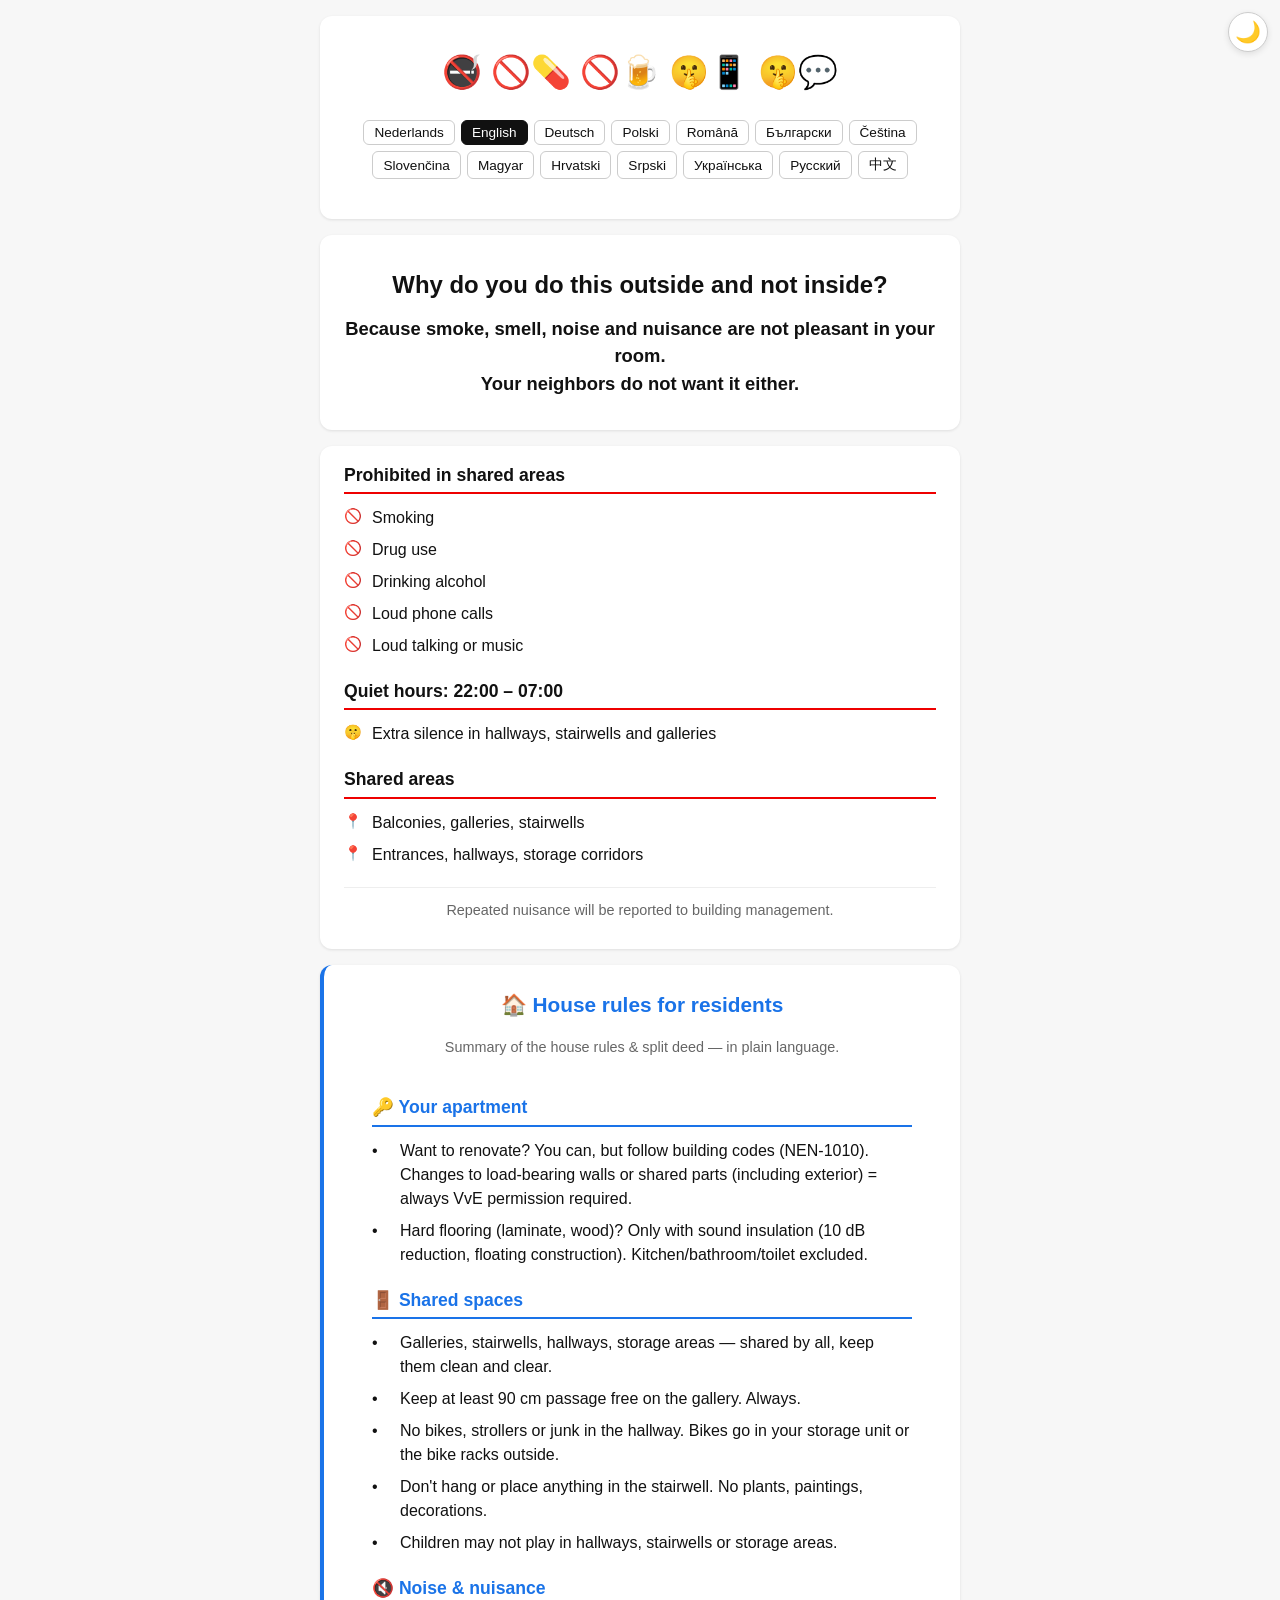
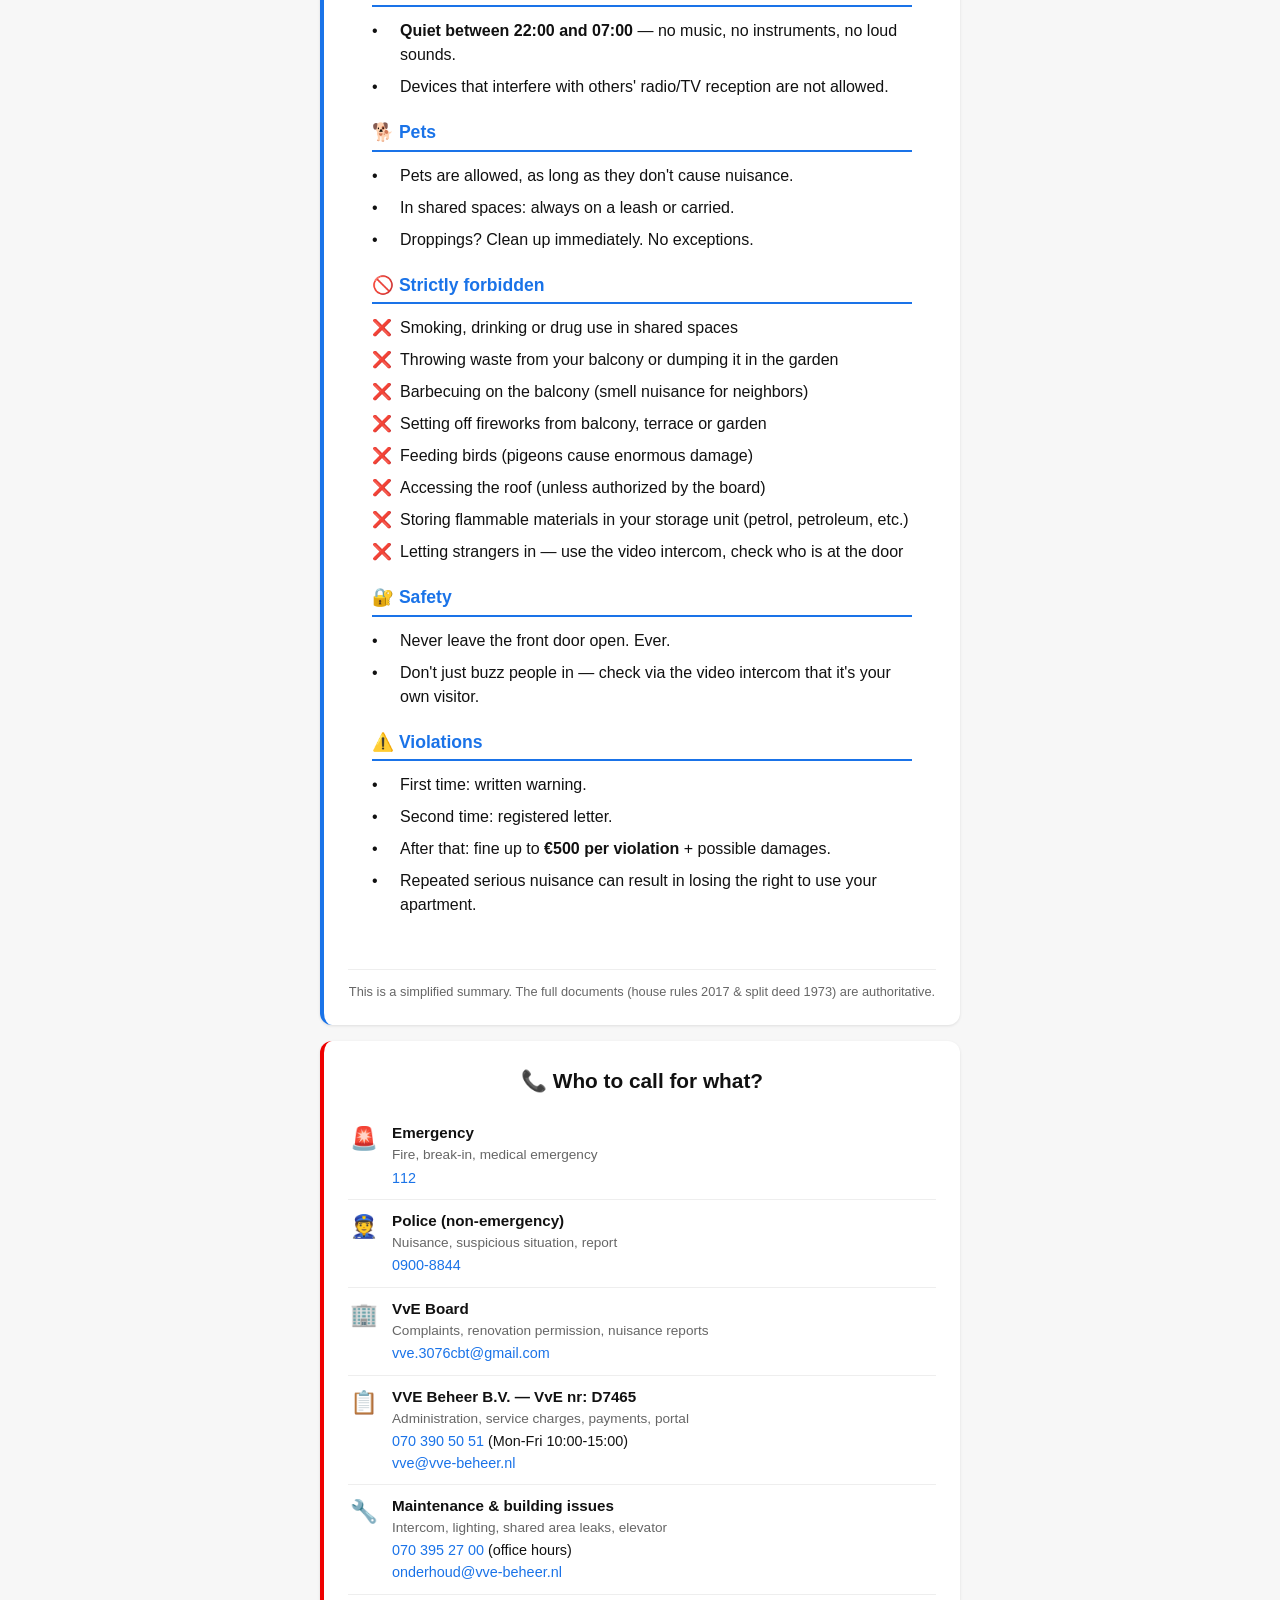
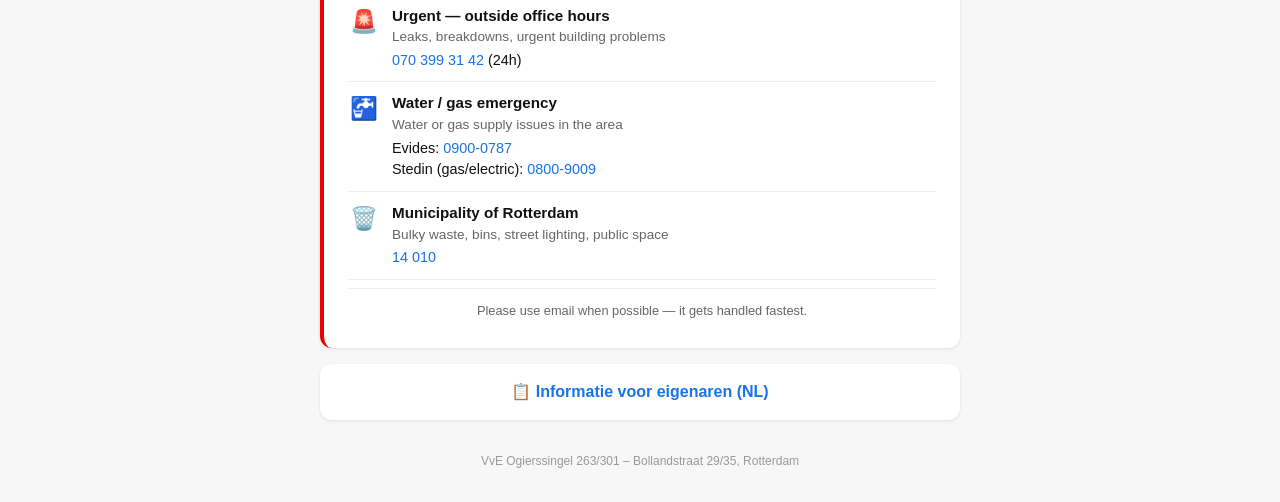
==== commit c1255c9f: "feat: add multilingual owners page with financial brief and key info Replace broken verduurzaming.ht" ====
--- a/index.html
+++ b/index.html
@@ -1199,7 +1199,7 @@
 </div>
 
 <div class="card docs">
-<a href="verduurzaming.html">📄 Verduurzamingsplan VvE (NL)</a>
+<a href="eigenaren.html">📋 Informatie voor eigenaren (NL)</a>
 </div>
 
 <footer>VvE Ogierssingel 263/301 – Bollandstraat 29/35, Rotterdam</footer>
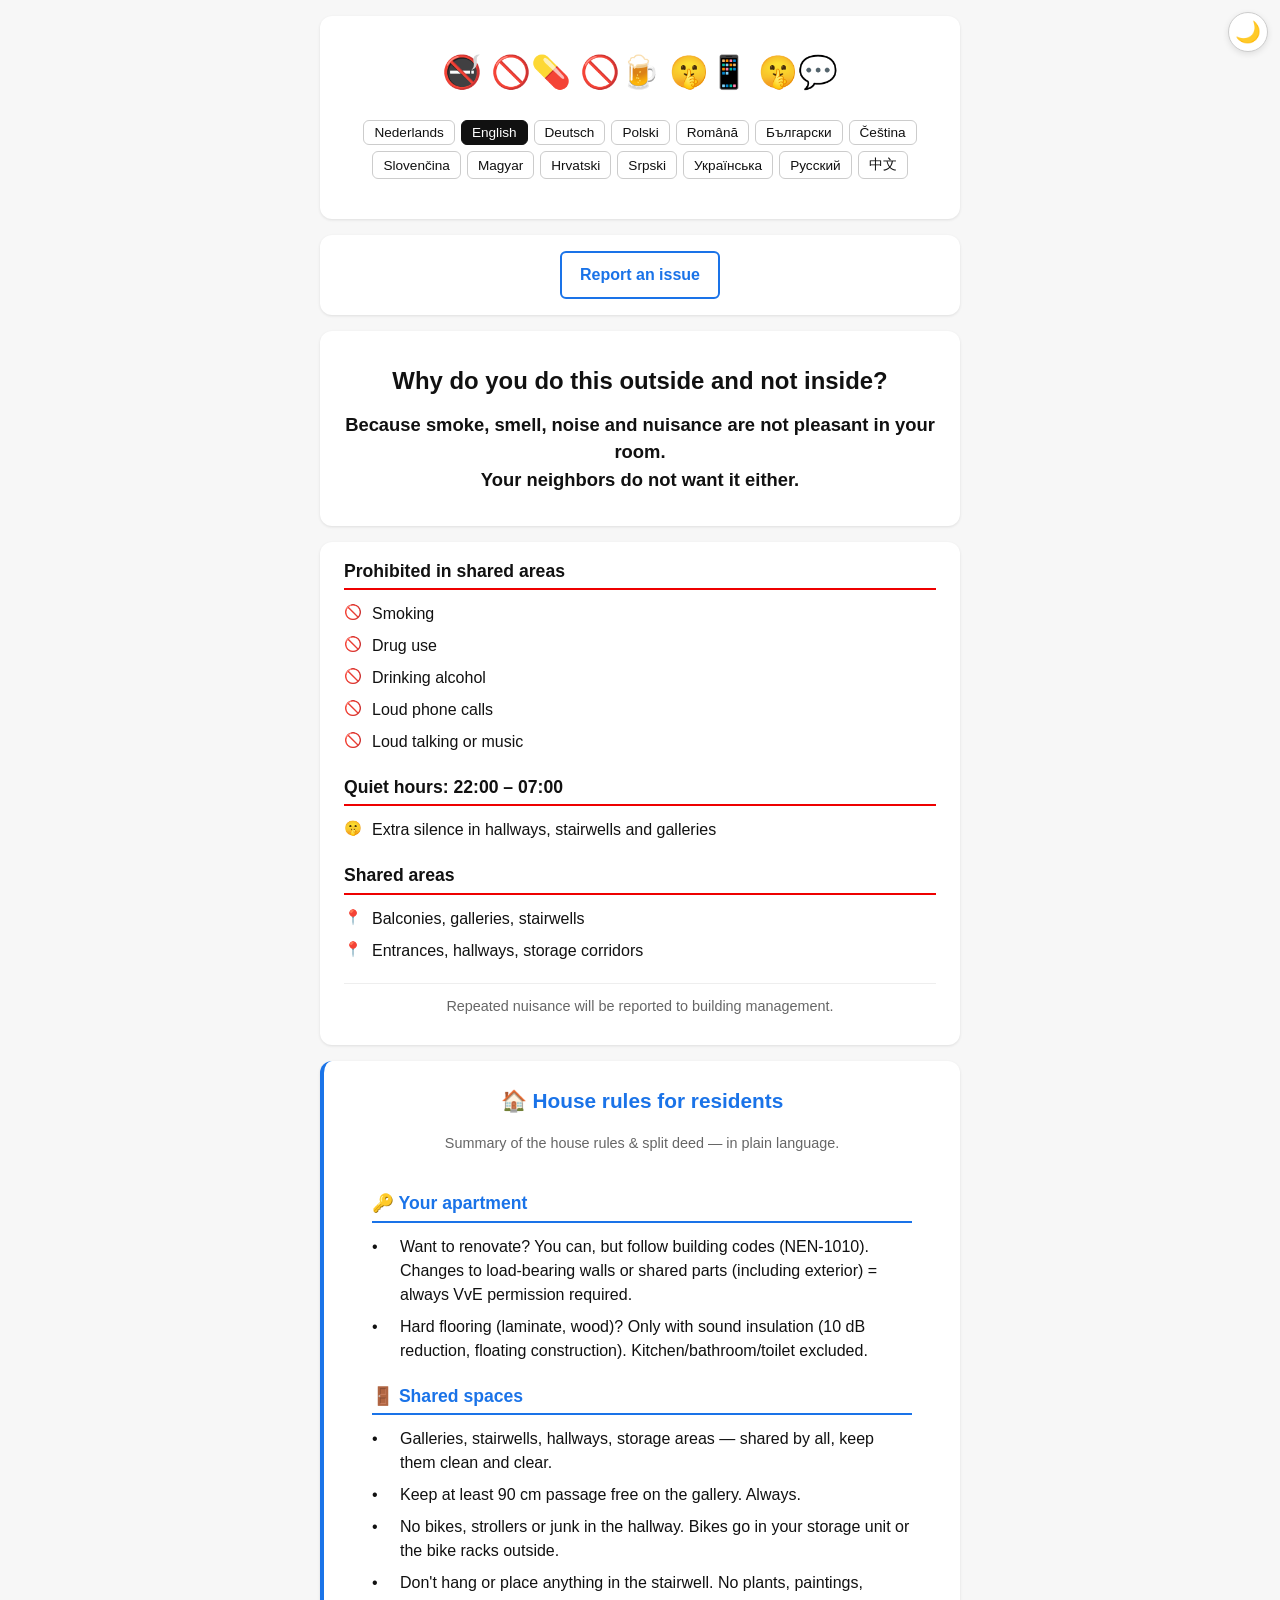
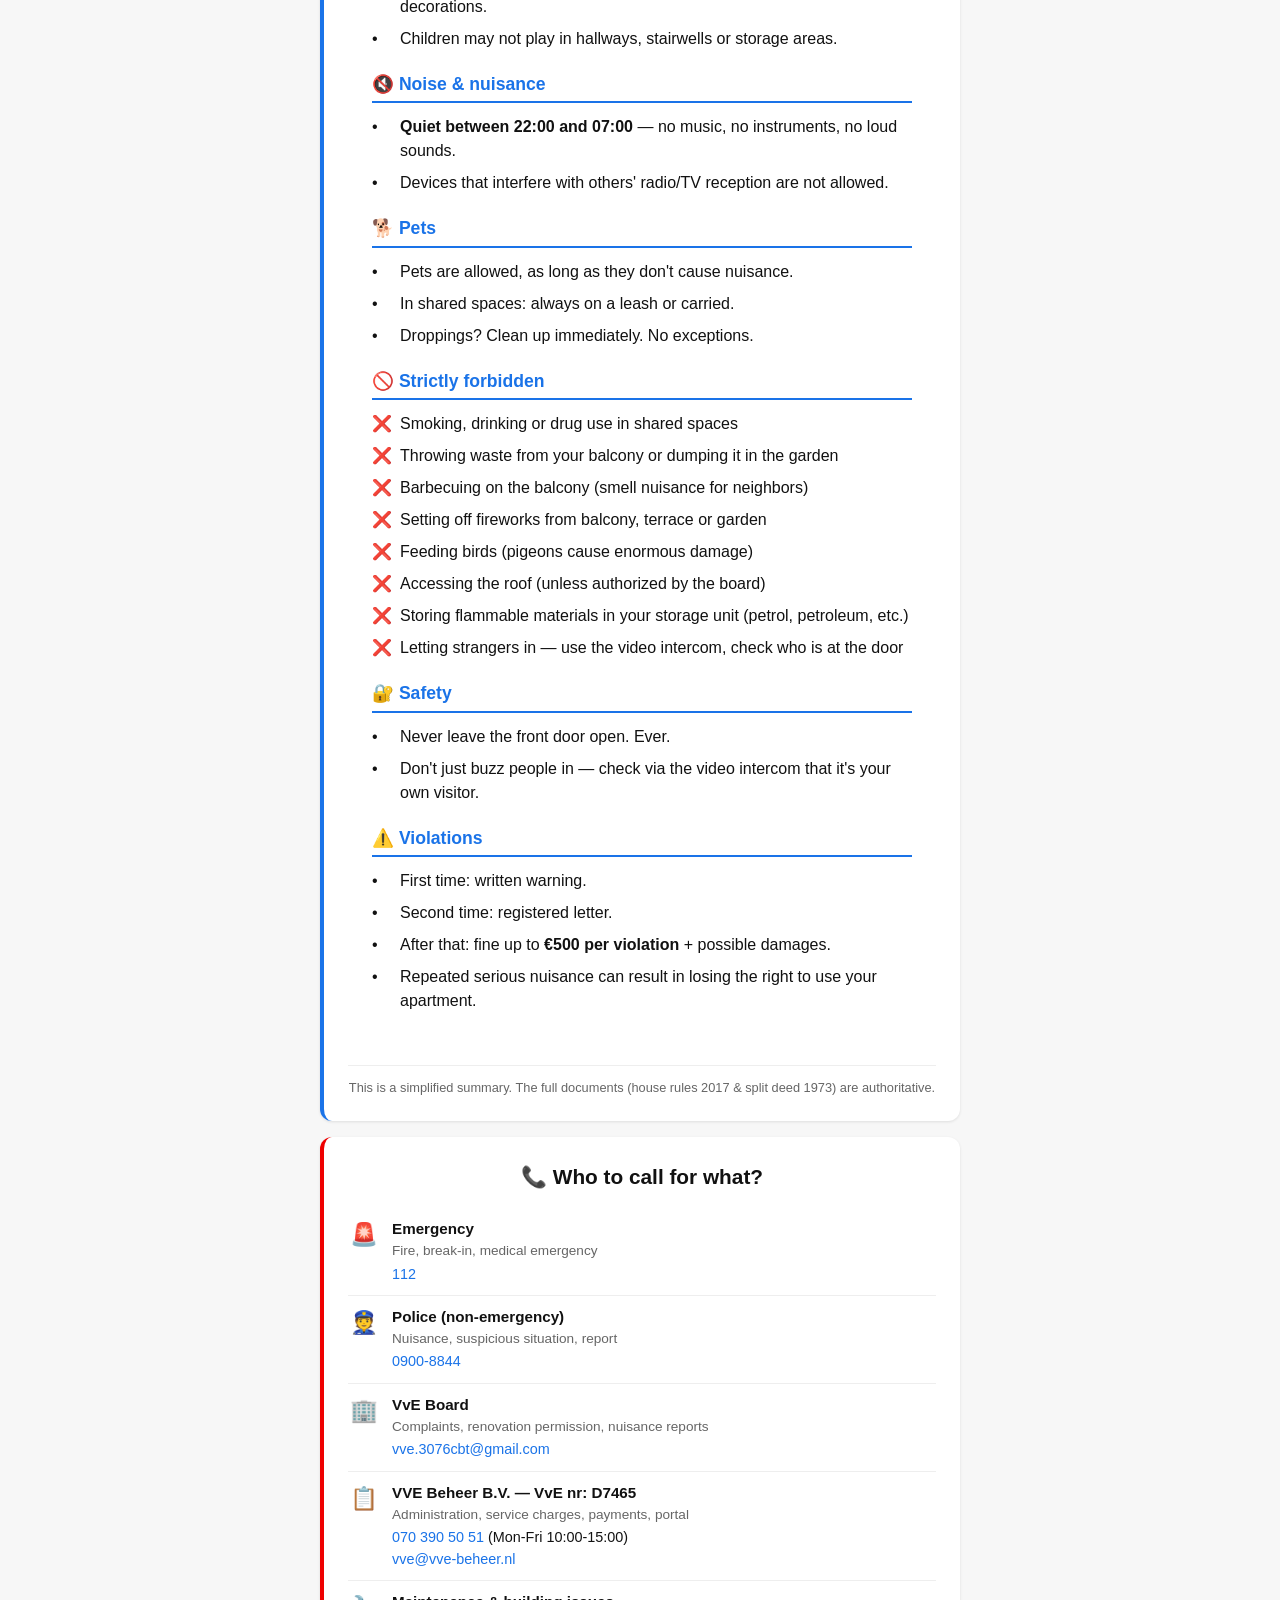
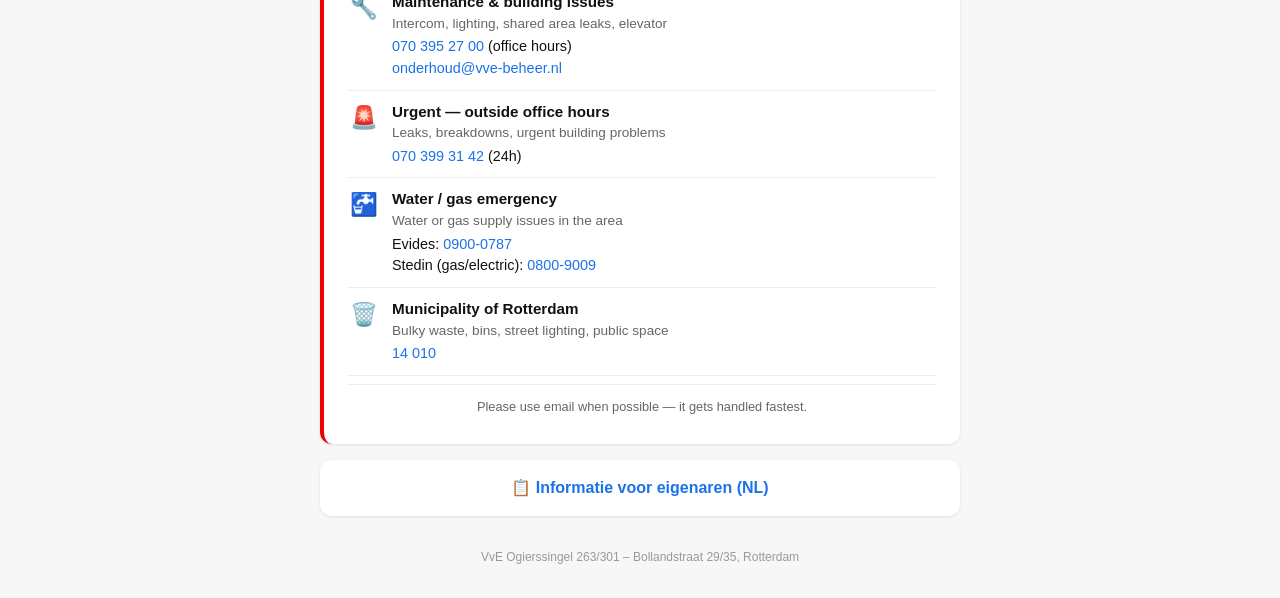
==== commit f72dec9f: "feat: 2027 owners page, confidential reporting form and receiving worker Applies the external propos" ====
--- a/index.html
+++ b/index.html
@@ -48,6 +48,7 @@
 footer{text-align:center;font-size:.75em;color:var(--footer);padding:16px 0}
 .theme-toggle{position:fixed;top:12px;right:12px;background:var(--card);border:1px solid var(--border);border-radius:50%;width:40px;height:40px;font-size:1.3em;cursor:pointer;box-shadow:0 2px 6px var(--card-shadow);z-index:100;display:flex;align-items:center;justify-content:center;transition:all .3s}
 .theme-toggle:hover{transform:scale(1.1)}
+.complaint-button{display:inline-block;min-height:44px;padding:10px 18px;border:2px solid currentColor;border-radius:6px;font-size:1rem}
 </style>
 </head>
 <body>
@@ -61,6 +62,7 @@
 
 <!-- NEDERLANDS -->
 <div class="section" data-lang="nl">
+<div class="card docs"><a class="complaint-button" href="melden.html?lang=nl">Klacht of melding doen</a></div>
 <div class="card mirror">
 <div class="q">Waarom doe je dit buiten en niet binnen?</div>
 Omdat rook, stank, lawaai en overlast ook in jouw kamer niet prettig zijn.<br>
@@ -90,6 +92,7 @@
 
 <!-- ENGLISH -->
 <div class="section" data-lang="en">
+<div class="card docs"><a class="complaint-button" href="melden.html?lang=en">Report an issue</a></div>
 <div class="card mirror">
 <div class="q">Why do you do this outside and not inside?</div>
 Because smoke, smell, noise and nuisance are not pleasant in your room.<br>
@@ -119,6 +122,7 @@
 
 <!-- GERMAN -->
 <div class="section" data-lang="de">
+<div class="card docs"><a class="complaint-button" href="melden.html?lang=en">Problem melden</a></div>
 <div class="card mirror">
 <div class="q">Warum tun Sie das draußen und nicht drinnen?</div>
 Weil Rauch, Geruch, Lärm und Belästigung auch in Ihrem Zimmer unangenehm sind.<br>
@@ -148,6 +152,7 @@
 
 <!-- POLISH -->
 <div class="section" data-lang="pl">
+<div class="card docs"><a class="complaint-button" href="melden.html?lang=en">Zgłoś problem</a></div>
 <div class="card mirror">
 <div class="q">Dlaczego robisz to na zewnątrz, a nie w środku?</div>
 Bo dym, zapach, hałas i uciążliwości są nieprzyjemne także w twoim pokoju.<br>
@@ -172,6 +177,7 @@
 
 <!-- ROMANIAN -->
 <div class="section" data-lang="ro">
+<div class="card docs"><a class="complaint-button" href="melden.html?lang=en">Raportează o problemă</a></div>
 <div class="card mirror">
 <div class="q">De ce faci asta afară și nu înăuntru?</div>
 Pentru că fumul, mirosul, zgomotul și deranjul nu sunt plăcute nici în camera ta.<br>
@@ -196,6 +202,7 @@
 
 <!-- BULGARIAN -->
 <div class="section" data-lang="bg">
+<div class="card docs"><a class="complaint-button" href="melden.html?lang=en">Подайте сигнал</a></div>
 <div class="card mirror">
 <div class="q">Защо правиш това навън, а не вътре?</div>
 Защото дим, миризма, шум и неудобства не са приятни и в твоята стая.<br>
@@ -220,6 +227,7 @@
 
 <!-- CZECH -->
 <div class="section" data-lang="cs">
+<div class="card docs"><a class="complaint-button" href="melden.html?lang=en">Nahlásit problém</a></div>
 <div class="card mirror">
 <div class="q">Proč to děláte venku a ne uvnitř?</div>
 Protože kouř, zápach, hluk a obtěžování nejsou příjemné ani ve vašem pokoji.<br>
@@ -244,6 +252,7 @@
 
 <!-- SLOVAK -->
 <div class="section" data-lang="sk">
+<div class="card docs"><a class="complaint-button" href="melden.html?lang=en">Nahlásiť problém</a></div>
 <div class="card mirror">
 <div class="q">Prečo to robíte vonku a nie vnútri?</div>
 Pretože dym, zápach, hluk a obťažovanie nie sú príjemné ani vo vašej izbe.<br>
@@ -268,6 +277,7 @@
 
 <!-- HUNGARIAN -->
 <div class="section" data-lang="hu">
+<div class="card docs"><a class="complaint-button" href="melden.html?lang=en">Probléma bejelentése</a></div>
 <div class="card mirror">
 <div class="q">Miért csinálod ezt kint és nem bent?</div>
 Mert a füst, a szag, a zaj és a zavarás a te szobádban sem kellemes.<br>
@@ -292,6 +302,7 @@
 
 <!-- CROATIAN -->
 <div class="section" data-lang="hr">
+<div class="card docs"><a class="complaint-button" href="melden.html?lang=en">Prijavite problem</a></div>
 <div class="card mirror">
 <div class="q">Zašto to radite vani, a ne unutra?</div>
 Jer dim, miris, buka i smetnje nisu ugodni ni u vašoj sobi.<br>
@@ -316,6 +327,7 @@
 
 <!-- SERBIAN -->
 <div class="section" data-lang="sr">
+<div class="card docs"><a class="complaint-button" href="melden.html?lang=en">Prijavite problem</a></div>
 <div class="card mirror">
 <div class="q">Zašto to radite napolju, a ne unutra?</div>
 Jer dim, miris, buka i smetnje nisu prijatni ni u vašoj sobi.<br>
@@ -340,6 +352,7 @@
 
 <!-- UKRAINIAN -->
 <div class="section" data-lang="uk">
+<div class="card docs"><a class="complaint-button" href="melden.html?lang=en">Повідомити про проблему</a></div>
 <div class="card mirror">
 <div class="q">Чому ви робите це надворі, а не всередині?</div>
 Бо дим, запах, шум і незручності неприємні і у вашій кімнаті.<br>
@@ -364,6 +377,7 @@
 
 <!-- RUSSIAN -->
 <div class="section" data-lang="ru">
+<div class="card docs"><a class="complaint-button" href="melden.html?lang=en">Сообщить о проблеме</a></div>
 <div class="card mirror">
 <div class="q">Почему вы делаете это снаружи, а не внутри?</div>
 Потому что дым, запах, шум и неудобства неприятны и в вашей комнате.<br>
@@ -388,6 +402,7 @@
 
 <!-- CHINESE -->
 <div class="section" data-lang="zh">
+<div class="card docs"><a class="complaint-button" href="melden.html?lang=zh">提交报告</a></div>
 <div class="card mirror">
 <div class="q">为什么你在外面做这些而不是在里面？</div>
 因为烟味、气味、噪音和干扰在你的房间里也不舒服。<br>
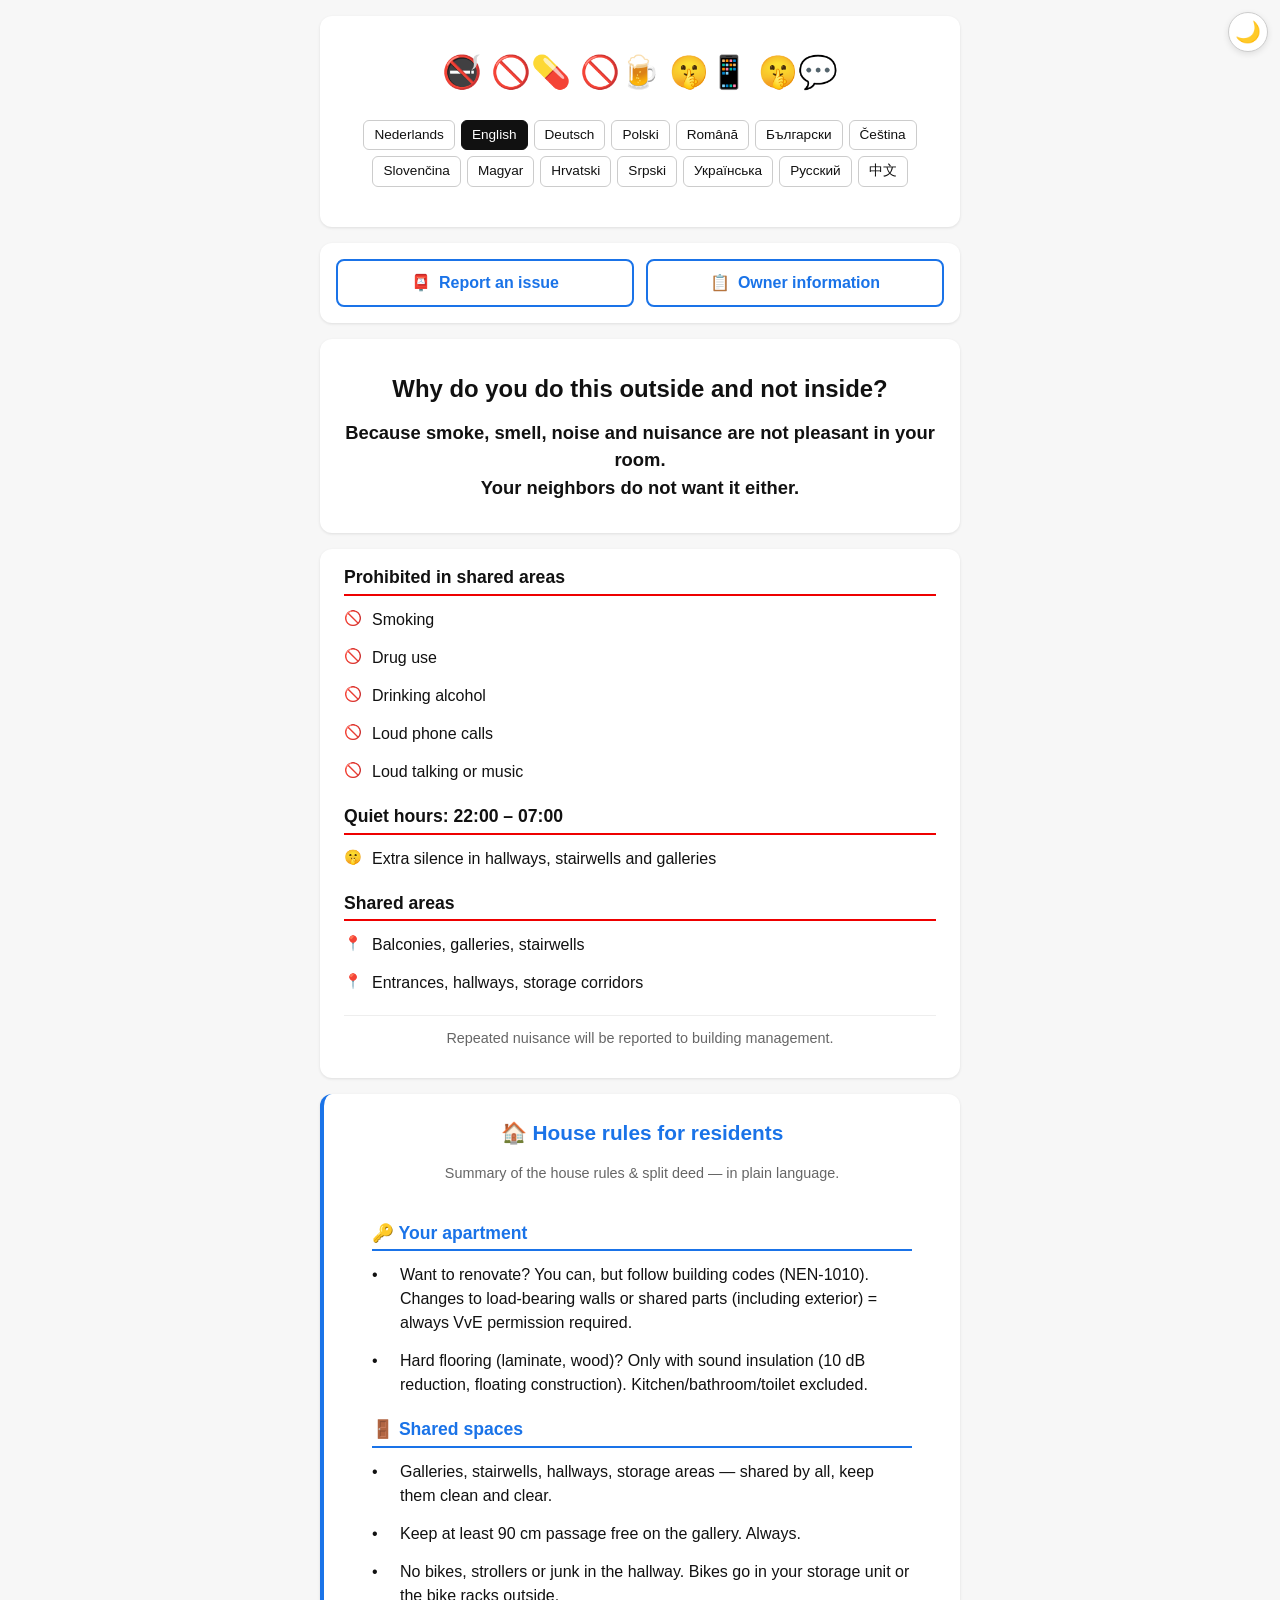
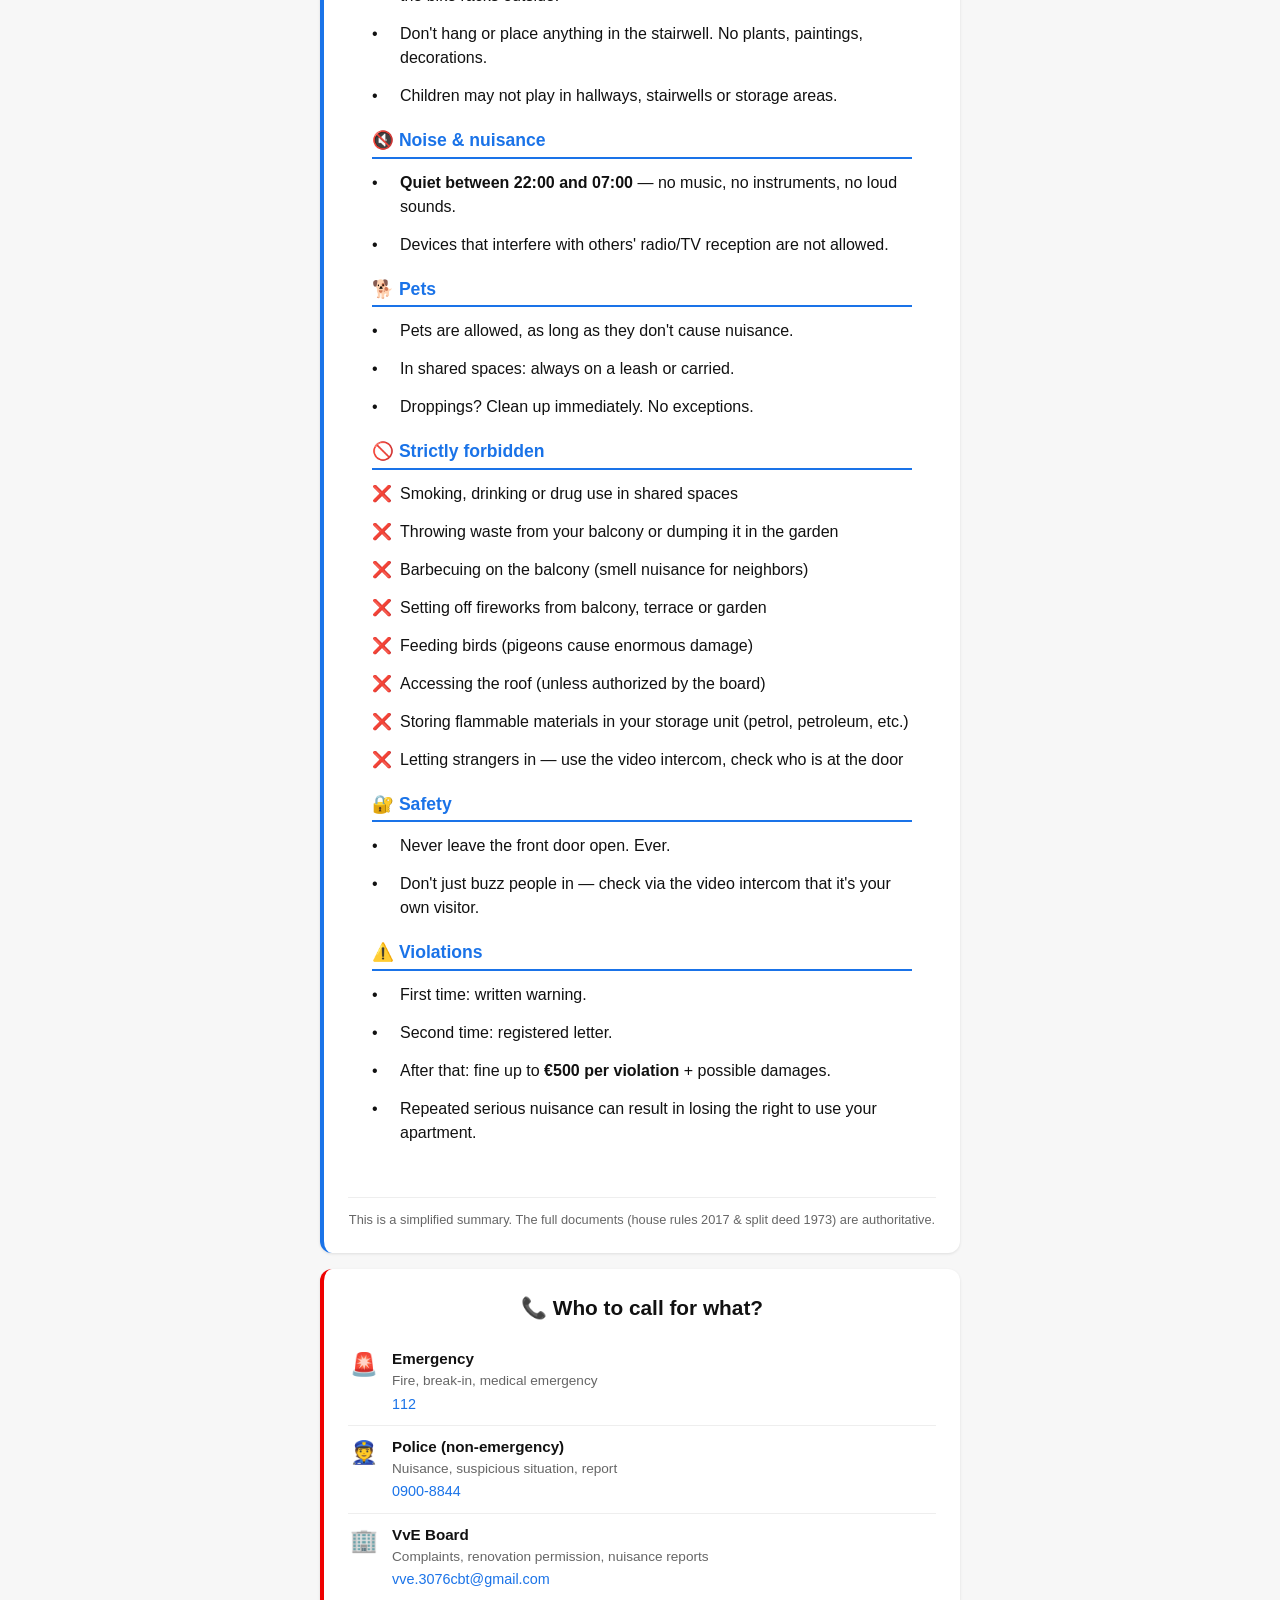
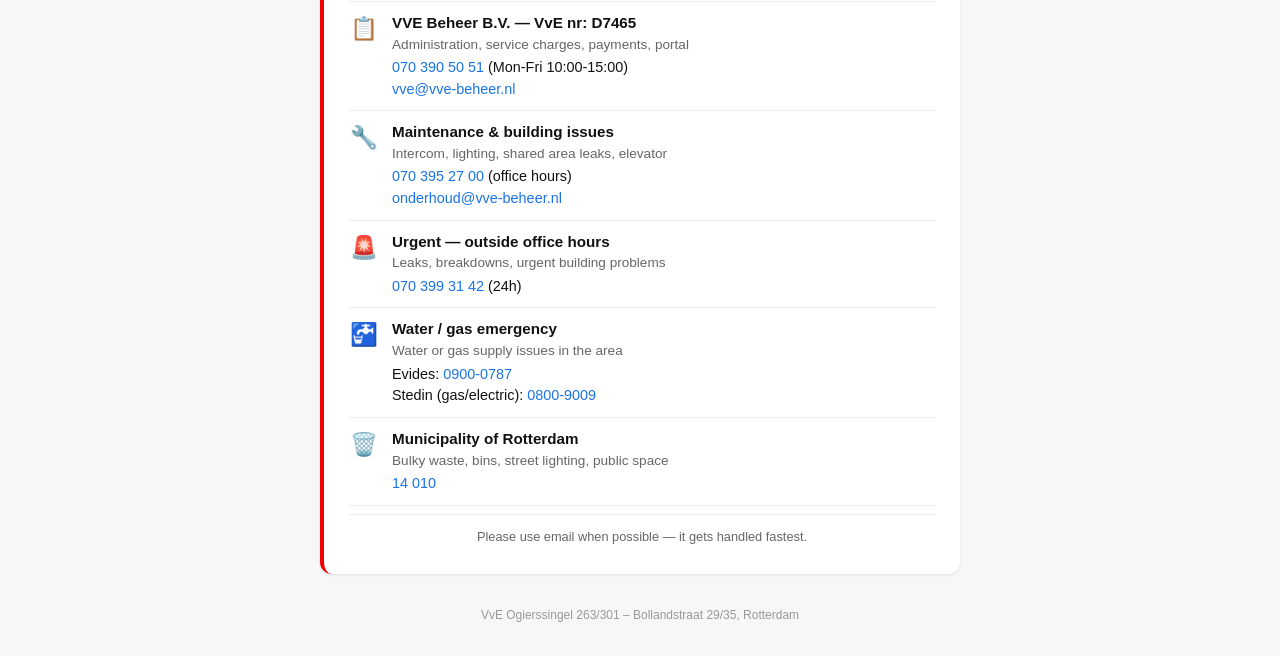
==== commit 1ac5257e: "refactor: one layout for the whole site, taken from the rules page The rules page and the two newer " ====
--- a/index.html
+++ b/index.html
@@ -4,52 +4,8 @@
 <meta charset="UTF-8">
 <meta name="viewport" content="width=device-width,initial-scale=1">
 <title>Gebouwregels - Building Rules</title>
-<style>
-:root{--bg:#f7f7f7;--text:#111;--card:#fff;--card-shadow:rgba(0,0,0,.1);--border:#ccc;--btn-bg:#fff;--btn-active-bg:#111;--btn-active-text:#fff;--warn:#666;--line:#eee;--link:#1a73e8;--accent:#1a73e8;--rule-line:#e00;--footer:#999;--muted:#666}
-[data-theme="dark"]{--bg:#1a1a2e;--text:#e0e0e0;--card:#16213e;--card-shadow:rgba(0,0,0,.4);--border:#334;--btn-bg:#1a1a2e;--btn-active-bg:#e94560;--btn-active-text:#fff;--warn:#999;--line:#334;--link:#4fc3f7;--accent:#4fc3f7;--rule-line:#e94560;--footer:#777;--muted:#aaa}
-*{margin:0;padding:0;box-sizing:border-box}
-body{font-family:Arial,Helvetica,sans-serif;background:var(--bg);color:var(--text);line-height:1.5;padding:16px;transition:background .3s,color .3s}
-.wrap{max-width:640px;margin:0 auto}
-.card{background:var(--card);border-radius:12px;padding:24px;margin-bottom:16px;box-shadow:0 1px 3px var(--card-shadow);transition:background .3s}
-.mirror{font-size:1.15em;font-weight:bold;text-align:center;padding:32px 24px}
-.mirror .q{font-size:1.3em;margin-bottom:12px}
-.rules{padding:16px 24px}
-.rules h2{font-size:1.1em;margin-bottom:8px;border-bottom:2px solid var(--rule-line);padding-bottom:4px}
-.rules ul{list-style:none;padding:0;margin:8px 0 16px}
-.rules li{padding:4px 0 4px 28px;position:relative}
-.rules li::before{content:"🚫";position:absolute;left:0;top:4px;font-size:.9em}
-.quiet li::before{content:"🤫"}
-.areas li::before{content:"📍"}
-.warn{font-size:.9em;color:var(--warn);text-align:center;padding:12px;border-top:1px solid var(--line);margin-top:8px}
-.icons{display:flex;justify-content:center;gap:16px;font-size:2em;padding:8px 0 16px;flex-wrap:wrap}
-.lang-nav{display:flex;flex-wrap:wrap;gap:6px;justify-content:center;padding:8px 0 16px}
-.lang-nav button{border:1px solid var(--border);background:var(--btn-bg);color:var(--text);border-radius:6px;padding:4px 10px;font-size:.85em;cursor:pointer;transition:all .2s}
-.lang-nav button.active{background:var(--btn-active-bg);color:var(--btn-active-text);border-color:var(--btn-active-bg)}
-.section,.hr-section,.ct-section{display:none}
-.section.active,.hr-section.active,.ct-section.active{display:block}
-.highlight{border-left:4px solid var(--accent)}
-.highlight h2{color:var(--accent);border-bottom-color:var(--accent)}
-.hl{padding:4px 0 4px 28px;position:relative}
-.hl::before{content:none !important}
-.hl span{position:absolute;left:0}
-.contact-card{border-left:4px solid var(--rule-line)}
-.ct-row{display:flex;gap:12px;padding:10px 0;border-bottom:1px solid var(--line);align-items:flex-start}
-.ct-row:last-child{border-bottom:none}
-.ct-icon{font-size:1.4em;flex-shrink:0;width:32px;text-align:center}
-.ct-info{flex:1;min-width:0}
-.ct-label{font-weight:bold;font-size:.95em}
-.ct-detail{font-size:.85em;color:var(--muted)}
-.ct-contact{font-size:.9em;margin-top:2px}
-.ct-contact a{color:var(--link);text-decoration:none}
-.ct-contact a:hover{text-decoration:underline}
-.ct-note{font-size:.8em;color:var(--muted);text-align:center;padding:12px 0 4px;border-top:1px solid var(--line);margin-top:8px}
-.docs{text-align:center;padding:16px}
-.docs a{color:var(--link);text-decoration:none;font-weight:bold}
-footer{text-align:center;font-size:.75em;color:var(--footer);padding:16px 0}
-.theme-toggle{position:fixed;top:12px;right:12px;background:var(--card);border:1px solid var(--border);border-radius:50%;width:40px;height:40px;font-size:1.3em;cursor:pointer;box-shadow:0 2px 6px var(--card-shadow);z-index:100;display:flex;align-items:center;justify-content:center;transition:all .3s}
-.theme-toggle:hover{transform:scale(1.1)}
-.complaint-button{display:inline-block;min-height:44px;padding:10px 18px;border:2px solid currentColor;border-radius:6px;font-size:1rem}
-</style>
+<link rel="stylesheet" href="assets/site.css">
+<script src="assets/theme.js"></script>
 </head>
 <body>
 <button class="theme-toggle" id="themeToggle" aria-label="Toggle dark mode">🌙</button>
@@ -60,9 +16,13 @@
 <div class="lang-nav" id="langNav"></div>
 </div>
 
+<div class="card docs">
+<a href="melden.html?lang=nl" id="linkReport">📮 <span>Klacht of melding doen</span></a>
+<a href="eigenaren.html?lang=nl" id="linkOwners">📋 <span>Informatie voor eigenaren</span></a>
+</div>
+
 <!-- NEDERLANDS -->
 <div class="section" data-lang="nl">
-<div class="card docs"><a class="complaint-button" href="melden.html?lang=nl">Klacht of melding doen</a></div>
 <div class="card mirror">
 <div class="q">Waarom doe je dit buiten en niet binnen?</div>
 Omdat rook, stank, lawaai en overlast ook in jouw kamer niet prettig zijn.<br>
@@ -92,7 +52,6 @@
 
 <!-- ENGLISH -->
 <div class="section" data-lang="en">
-<div class="card docs"><a class="complaint-button" href="melden.html?lang=en">Report an issue</a></div>
 <div class="card mirror">
 <div class="q">Why do you do this outside and not inside?</div>
 Because smoke, smell, noise and nuisance are not pleasant in your room.<br>
@@ -122,7 +81,6 @@
 
 <!-- GERMAN -->
 <div class="section" data-lang="de">
-<div class="card docs"><a class="complaint-button" href="melden.html?lang=en">Problem melden</a></div>
 <div class="card mirror">
 <div class="q">Warum tun Sie das draußen und nicht drinnen?</div>
 Weil Rauch, Geruch, Lärm und Belästigung auch in Ihrem Zimmer unangenehm sind.<br>
@@ -152,7 +110,6 @@
 
 <!-- POLISH -->
 <div class="section" data-lang="pl">
-<div class="card docs"><a class="complaint-button" href="melden.html?lang=en">Zgłoś problem</a></div>
 <div class="card mirror">
 <div class="q">Dlaczego robisz to na zewnątrz, a nie w środku?</div>
 Bo dym, zapach, hałas i uciążliwości są nieprzyjemne także w twoim pokoju.<br>
@@ -177,7 +134,6 @@
 
 <!-- ROMANIAN -->
 <div class="section" data-lang="ro">
-<div class="card docs"><a class="complaint-button" href="melden.html?lang=en">Raportează o problemă</a></div>
 <div class="card mirror">
 <div class="q">De ce faci asta afară și nu înăuntru?</div>
 Pentru că fumul, mirosul, zgomotul și deranjul nu sunt plăcute nici în camera ta.<br>
@@ -202,7 +158,6 @@
 
 <!-- BULGARIAN -->
 <div class="section" data-lang="bg">
-<div class="card docs"><a class="complaint-button" href="melden.html?lang=en">Подайте сигнал</a></div>
 <div class="card mirror">
 <div class="q">Защо правиш това навън, а не вътре?</div>
 Защото дим, миризма, шум и неудобства не са приятни и в твоята стая.<br>
@@ -227,7 +182,6 @@
 
 <!-- CZECH -->
 <div class="section" data-lang="cs">
-<div class="card docs"><a class="complaint-button" href="melden.html?lang=en">Nahlásit problém</a></div>
 <div class="card mirror">
 <div class="q">Proč to děláte venku a ne uvnitř?</div>
 Protože kouř, zápach, hluk a obtěžování nejsou příjemné ani ve vašem pokoji.<br>
@@ -252,7 +206,6 @@
 
 <!-- SLOVAK -->
 <div class="section" data-lang="sk">
-<div class="card docs"><a class="complaint-button" href="melden.html?lang=en">Nahlásiť problém</a></div>
 <div class="card mirror">
 <div class="q">Prečo to robíte vonku a nie vnútri?</div>
 Pretože dym, zápach, hluk a obťažovanie nie sú príjemné ani vo vašej izbe.<br>
@@ -277,7 +230,6 @@
 
 <!-- HUNGARIAN -->
 <div class="section" data-lang="hu">
-<div class="card docs"><a class="complaint-button" href="melden.html?lang=en">Probléma bejelentése</a></div>
 <div class="card mirror">
 <div class="q">Miért csinálod ezt kint és nem bent?</div>
 Mert a füst, a szag, a zaj és a zavarás a te szobádban sem kellemes.<br>
@@ -302,7 +254,6 @@
 
 <!-- CROATIAN -->
 <div class="section" data-lang="hr">
-<div class="card docs"><a class="complaint-button" href="melden.html?lang=en">Prijavite problem</a></div>
 <div class="card mirror">
 <div class="q">Zašto to radite vani, a ne unutra?</div>
 Jer dim, miris, buka i smetnje nisu ugodni ni u vašoj sobi.<br>
@@ -327,7 +278,6 @@
 
 <!-- SERBIAN -->
 <div class="section" data-lang="sr">
-<div class="card docs"><a class="complaint-button" href="melden.html?lang=en">Prijavite problem</a></div>
 <div class="card mirror">
 <div class="q">Zašto to radite napolju, a ne unutra?</div>
 Jer dim, miris, buka i smetnje nisu prijatni ni u vašoj sobi.<br>
@@ -352,7 +302,6 @@
 
 <!-- UKRAINIAN -->
 <div class="section" data-lang="uk">
-<div class="card docs"><a class="complaint-button" href="melden.html?lang=en">Повідомити про проблему</a></div>
 <div class="card mirror">
 <div class="q">Чому ви робите це надворі, а не всередині?</div>
 Бо дим, запах, шум і незручності неприємні і у вашій кімнаті.<br>
@@ -377,7 +326,6 @@
 
 <!-- RUSSIAN -->
 <div class="section" data-lang="ru">
-<div class="card docs"><a class="complaint-button" href="melden.html?lang=en">Сообщить о проблеме</a></div>
 <div class="card mirror">
 <div class="q">Почему вы делаете это снаружи, а не внутри?</div>
 Потому что дым, запах, шум и неудобства неприятны и в вашей комнате.<br>
@@ -402,7 +350,6 @@
 
 <!-- CHINESE -->
 <div class="section" data-lang="zh">
-<div class="card docs"><a class="complaint-button" href="melden.html?lang=zh">提交报告</a></div>
 <div class="card mirror">
 <div class="q">为什么你在外面做这些而不是在里面？</div>
 因为烟味、气味、噪音和干扰在你的房间里也不舒服。<br>
@@ -1213,10 +1160,6 @@
 <div class="ct-note">尽量使用电子邮件联系——处理速度最快。</div>
 </div>
 
-<div class="card docs">
-<a href="eigenaren.html">📋 Informatie voor eigenaren (NL)</a>
-</div>
-
 <footer>VvE Ogierssingel 263/301 – Bollandstraat 29/35, Rotterdam</footer>
 
 </div>
@@ -1239,6 +1182,23 @@
   {code:'zh',label:'中文'}
 ];
 
+const links = {
+  nl:['Klacht of melding doen','Informatie voor eigenaren'],
+  en:['Report an issue','Owner information'],
+  de:['Problem melden','Informationen für Eigentümer'],
+  pl:['Zgłoś problem','Informacje dla właścicieli'],
+  ro:['Raportează o problemă','Informații pentru proprietari'],
+  bg:['Подайте сигнал','Информация за собствениците'],
+  cs:['Nahlásit problém','Informace pro vlastníky'],
+  sk:['Nahlásiť problém','Informácie pre vlastníkov'],
+  hu:['Probléma bejelentése','Tulajdonosi tájékoztató'],
+  hr:['Prijavite problem','Informacije za vlasnike'],
+  sr:['Prijavite problem','Informacije za vlasnike'],
+  uk:['Повідомити про проблему','Інформація для власників'],
+  ru:['Сообщить о проблеме','Информация для собственников'],
+  zh:['提交报告','业主信息']
+};
+
 const nav = document.getElementById('langNav');
 langs.forEach(l => {
   const btn = document.createElement('button');
@@ -1260,35 +1220,20 @@
   if (hr) hr.classList.add('active');
   if (ct) ct.classList.add('active');
   if (btn) btn.classList.add('active');
+
+  var pair = links[code] || links.nl;
+  var formLang = ['nl','en','zh'].indexOf(code) === -1 ? 'en' : code;
+  var report = document.getElementById('linkReport');
+  var owners = document.getElementById('linkOwners');
+  report.href = 'melden.html?lang=' + formLang;
+  report.querySelector('span').textContent = pair[0];
+  owners.href = 'eigenaren.html?lang=' + code;
+  owners.querySelector('span').textContent = pair[1];
 }
 
 var browserLang = (navigator.language || 'nl').split('-')[0].toLowerCase();
 show(browserLang);
 
-// Theme toggle
-const toggle = document.getElementById('themeToggle');
-const html = document.documentElement;
-
-function setTheme(dark) {
-  html.dataset.theme = dark ? 'dark' : '';
-  toggle.textContent = dark ? '☀️' : '🌙';
-  localStorage.setItem('theme', dark ? 'dark' : 'light');
-}
-
-// Init: check saved preference, then OS preference
-const saved = localStorage.getItem('theme');
-if (saved) {
-  setTheme(saved === 'dark');
-} else {
-  setTheme(window.matchMedia('(prefers-color-scheme: dark)').matches);
-}
-
-toggle.onclick = () => setTheme(html.dataset.theme !== 'dark');
-
-// Listen for OS theme changes (if no manual override)
-window.matchMedia('(prefers-color-scheme: dark)').addEventListener('change', e => {
-  if (!localStorage.getItem('theme')) setTheme(e.matches);
-});
 </script>
 </body>
 </html>
--- a/assets/site.css
+++ b/assets/site.css
@@ -0,0 +1,119 @@
+/* Universele layout. Bron is de gebouwregelpagina; alle pagina's gebruiken dit. */
+
+:root{--bg:#f7f7f7;--text:#111;--card:#fff;--card-shadow:rgba(0,0,0,.1);--border:#ccc;--btn-bg:#fff;--btn-active-bg:#111;--btn-active-text:#fff;--warn:#666;--line:#eee;--link:#1a73e8;--accent:#1a73e8;--rule-line:#e00;--footer:#999;--muted:#666;--notice:#eef4fc;--danger:#a51d25;--field:#fff}
+[data-theme="dark"]{--bg:#1a1a2e;--text:#e0e0e0;--card:#16213e;--card-shadow:rgba(0,0,0,.4);--border:#334;--btn-bg:#1a1a2e;--btn-active-bg:#e94560;--btn-active-text:#fff;--warn:#999;--line:#334;--link:#4fc3f7;--accent:#4fc3f7;--rule-line:#e94560;--footer:#777;--muted:#aaa;--notice:#202f4a;--danger:#ffacb2;--field:#1a1a2e}
+
+*{margin:0;padding:0;box-sizing:border-box}
+body{font-family:Arial,Helvetica,sans-serif;background:var(--bg);color:var(--text);line-height:1.5;padding:16px;transition:background .3s,color .3s}
+.wrap{max-width:640px;margin:0 auto}
+.card{background:var(--card);border-radius:12px;padding:24px;margin-bottom:16px;box-shadow:0 1px 3px var(--card-shadow);transition:background .3s}
+[hidden]{display:none!important}
+
+/* Gebouwregels */
+.mirror{font-size:1.15em;font-weight:bold;text-align:center;padding:32px 24px}
+.mirror .q{font-size:1.3em;margin-bottom:12px}
+.rules{padding:16px 24px}
+.rules h2{font-size:1.1em;margin-bottom:8px;border-bottom:2px solid var(--rule-line);padding-bottom:4px}
+.rules ul{list-style:none;padding:0;margin:8px 0 16px}
+.rules li{padding:4px 0 4px 28px;position:relative}
+.rules li::before{content:"🚫";position:absolute;left:0;top:4px;font-size:.9em}
+.quiet li::before{content:"🤫"}
+.areas li::before{content:"📍"}
+.warn{font-size:.9em;color:var(--warn);text-align:center;padding:12px;border-top:1px solid var(--line);margin-top:8px}
+.icons{display:flex;justify-content:center;gap:16px;font-size:2em;padding:8px 0 16px;flex-wrap:wrap}
+.highlight{border-left:4px solid var(--accent)}
+.highlight h2{color:var(--accent);border-bottom-color:var(--accent)}
+.hl{padding:4px 0 4px 28px;position:relative}
+.hl::before{content:none !important}
+.hl span{position:absolute;left:0}
+
+/* Taalkeuze en secties */
+.lang-nav{display:flex;flex-wrap:wrap;gap:6px;justify-content:center;padding:8px 0 16px}
+.lang-nav button{border:1px solid var(--border);background:var(--btn-bg);color:var(--text);border-radius:6px;padding:4px 10px;font-size:.85em;cursor:pointer;transition:all .2s;font-family:inherit}
+.lang-nav button.active,.lang-nav button[aria-pressed="true"]{background:var(--btn-active-bg);color:var(--btn-active-text);border-color:var(--btn-active-bg)}
+.section,.hr-section,.ct-section{display:none}
+.section.active,.hr-section.active,.ct-section.active{display:block}
+
+/* Contactkaart */
+.contact-card{border-left:4px solid var(--rule-line)}
+.ct-row{display:flex;gap:12px;padding:10px 0;border-bottom:1px solid var(--line);align-items:flex-start}
+.ct-row:last-child{border-bottom:none}
+.ct-icon{font-size:1.4em;flex-shrink:0;width:32px;text-align:center}
+.ct-info{flex:1;min-width:0}
+.ct-label{font-weight:bold;font-size:.95em}
+.ct-detail{font-size:.85em;color:var(--muted)}
+.ct-contact{font-size:.9em;margin-top:2px}
+.ct-contact a{color:var(--link);text-decoration:none}
+.ct-contact a:hover{text-decoration:underline}
+.ct-note{font-size:.8em;color:var(--muted);text-align:center;padding:12px 0 4px;border-top:1px solid var(--line);margin-top:8px}
+
+/* Doorverwijzingen: melding doen en eigenareninformatie naast elkaar */
+.docs{text-align:center;padding:16px;display:flex;gap:12px;justify-content:center;flex-wrap:wrap}
+.docs a{color:var(--link);text-decoration:none;font-weight:bold;display:inline-flex;align-items:center;justify-content:center;gap:8px;min-height:44px;padding:10px 18px;border:2px solid currentColor;border-radius:8px;flex:1 1 220px;transition:all .2s}
+.docs a:hover{background:var(--link);color:var(--card)}
+
+footer{text-align:center;font-size:.75em;color:var(--footer);padding:16px 0}
+.theme-toggle{position:fixed;top:12px;right:12px;background:var(--card);border:1px solid var(--border);border-radius:50%;width:40px;height:40px;font-size:1.3em;cursor:pointer;box-shadow:0 2px 6px var(--card-shadow);z-index:100;display:flex;align-items:center;justify-content:center;transition:all .3s}
+.theme-toggle:hover{transform:scale(1.1)}
+
+/* Tekstpagina's: eigenaren en melden */
+h1{font-size:1.5em;line-height:1.3;margin:0 0 12px}
+h2,legend{font-size:1.15em;line-height:1.4;font-weight:bold}
+h2{margin:0 0 12px}
+p{margin:0 0 14px}
+p:last-child{margin-bottom:0}
+a{color:var(--link);text-underline-offset:3px}
+nav{display:flex;gap:12px 20px;flex-wrap:wrap;margin-bottom:16px;justify-content:center}
+nav a[aria-current]{font-weight:bold}
+ul{padding-left:22px}
+li{margin:6px 0}
+.muted,small{color:var(--muted);font-size:.9em}
+.status{font-size:.85em;font-weight:bold;display:block;margin-bottom:8px;color:var(--muted)}
+.notice{background:var(--notice);border-left:4px solid var(--accent);padding:14px 16px;margin:14px 0}
+.error{color:var(--danger);font-weight:bold}
+.help{display:block;font-size:.9em;color:var(--muted);margin:6px 0 0}
+.contact{overflow-wrap:anywhere}
+.language-notice{font-size:.9em;padding:12px 16px;margin:12px 0 0}
+.owner-facts{width:100%;border-collapse:collapse;margin:12px 0;table-layout:fixed}
+.owner-facts th,.owner-facts td{border-bottom:1px solid var(--line);padding:10px 12px 10px 0;text-align:left;vertical-align:top;overflow-wrap:anywhere}
+.owner-facts th{width:42%;font-weight:bold}
+.owner-facts tr:last-child th,.owner-facts tr:last-child td{border-bottom:none}
+details{margin:14px 0}
+summary{cursor:pointer;font-weight:bold}
+
+/* Formulier */
+button,input,select,textarea{font:inherit;font-family:inherit}
+.button,button[type=submit]{cursor:pointer;min-height:44px;border:1px solid var(--accent);border-radius:8px;padding:10px 18px;background:var(--accent);color:#fff;font-weight:bold;text-decoration:none;display:inline-block}
+button[type=submit]:disabled{opacity:.55;cursor:not-allowed}
+:focus-visible{outline:3px solid var(--accent);outline-offset:3px}
+fieldset{border:0;padding:0;margin:0 0 24px;min-width:0}
+legend{padding:0 0 12px}
+label{display:block;font-weight:bold;margin-bottom:6px}
+input:not([type=checkbox]),select,textarea{width:100%;min-height:44px;border:1px solid var(--border);border-radius:8px;padding:10px;background:var(--field);color:var(--text)}
+input[type=file]{font-size:.9em;padding:9px}
+textarea{resize:vertical;min-height:140px}
+.grid{display:grid;grid-template-columns:1fr 1fr;gap:16px}
+.field{margin-bottom:18px}
+.check{display:flex;gap:12px;align-items:flex-start;font-weight:normal;cursor:pointer;margin-bottom:4px}
+.check input{width:20px;height:20px;flex-shrink:0;margin-top:3px}
+.hp{position:absolute;left:-10000px;width:1px;height:1px;overflow:hidden}
+.receipt{font-size:1.25em;word-break:break-all;display:block;padding:16px;border:1px solid var(--border);border-radius:8px;margin:16px 0}
+.linklike{background:none;border:0;color:var(--link);text-decoration:underline;text-underline-offset:3px;padding:4px 0;min-height:0;font-weight:normal;font-size:.9em;cursor:pointer;display:inline-block}
+@supports selector(::-webkit-calendar-picker-indicator){
+input[type=date]::-webkit-calendar-picker-indicator,input[type=time]::-webkit-calendar-picker-indicator{width:24px;height:24px;padding:6px;margin:0;cursor:pointer}}
+
+/* Hulpdialoog bij het tagnummer */
+dialog{max-width:min(600px,92vw);border:1px solid var(--border);border-radius:12px;background:var(--card);color:var(--text);padding:24px}
+dialog::backdrop{background:rgba(0,0,0,.7)}
+dialog img{display:block;width:100%;height:auto;border:1px solid var(--line);border-radius:8px;margin:14px 0}
+dialog h2{margin-top:0}
+
+@media(max-width:540px){
+.grid{grid-template-columns:1fr}
+.card{padding:20px}
+body{padding:12px}
+h1{font-size:1.3em}
+.owner-facts th{width:38%}
+.owner-facts th,.owner-facts td{font-size:.95em;padding:8px 8px 8px 0}
+.docs a{flex:1 1 100%}
+}
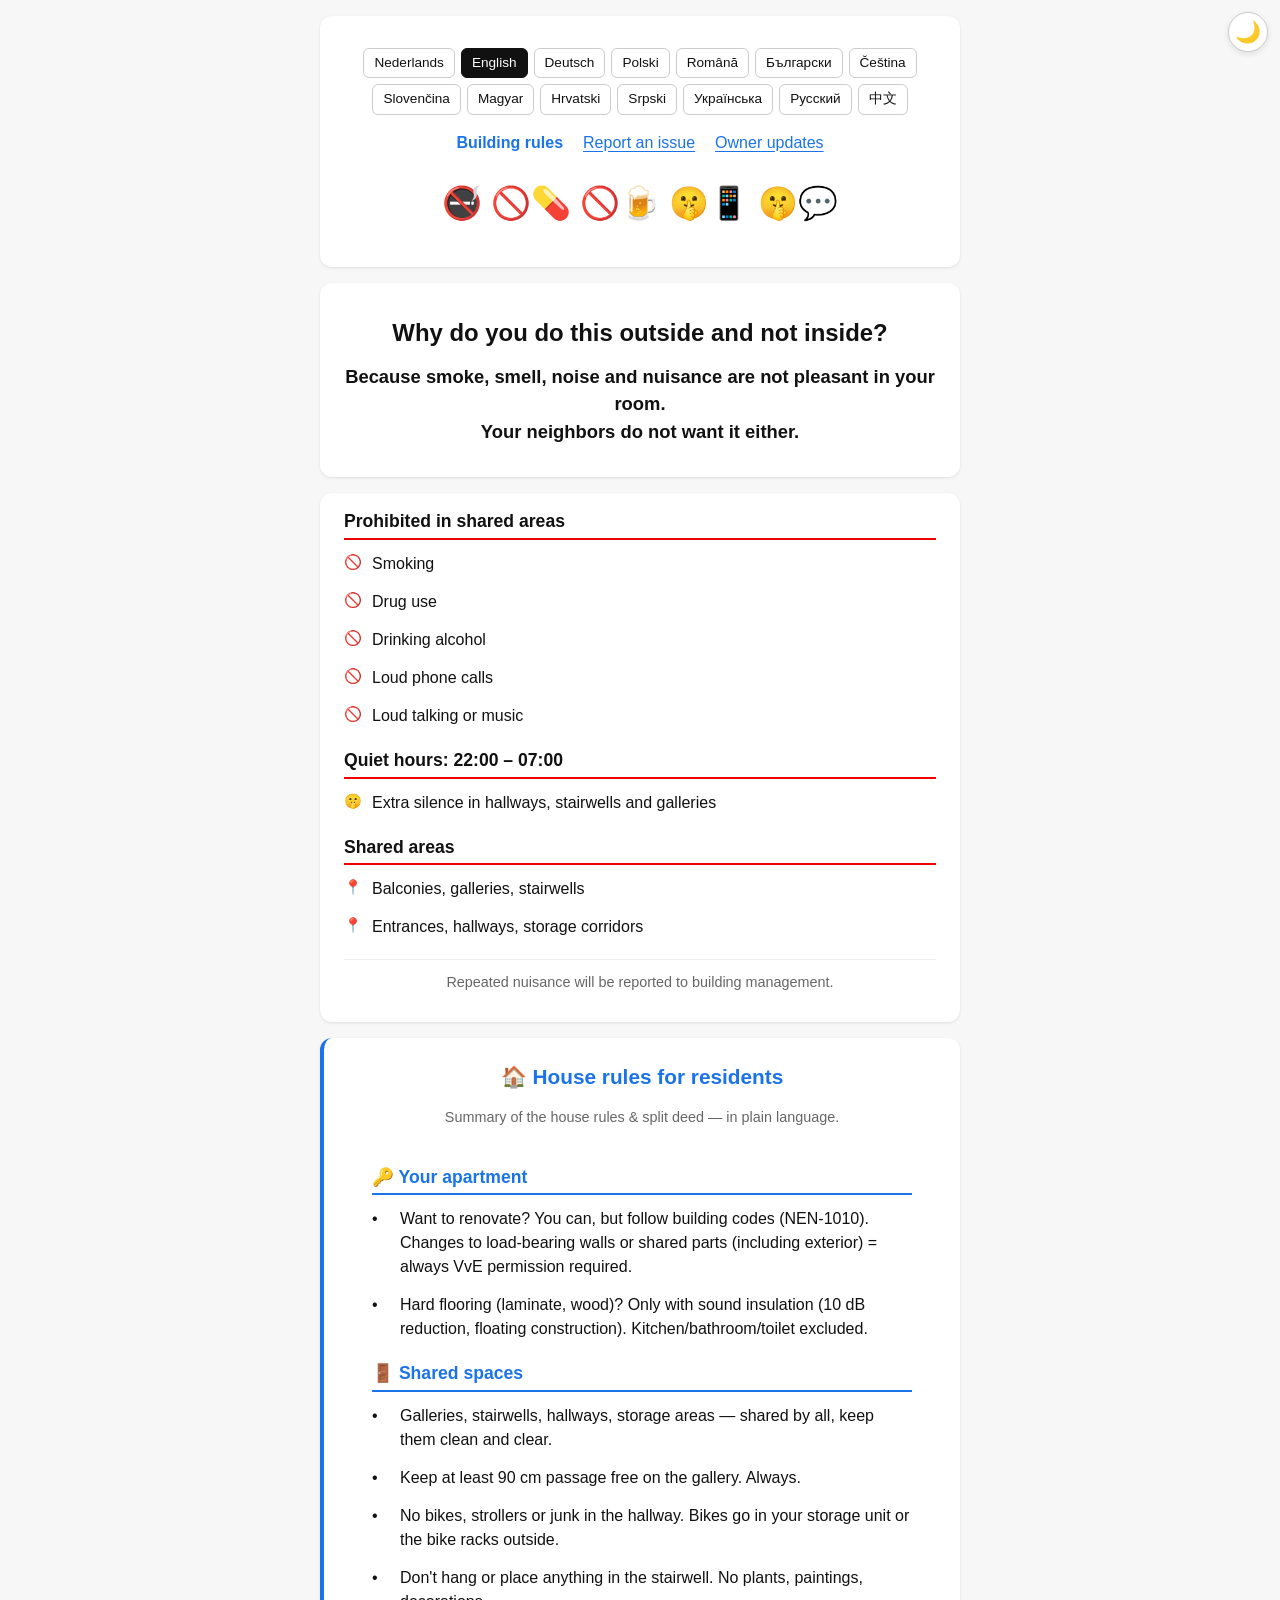
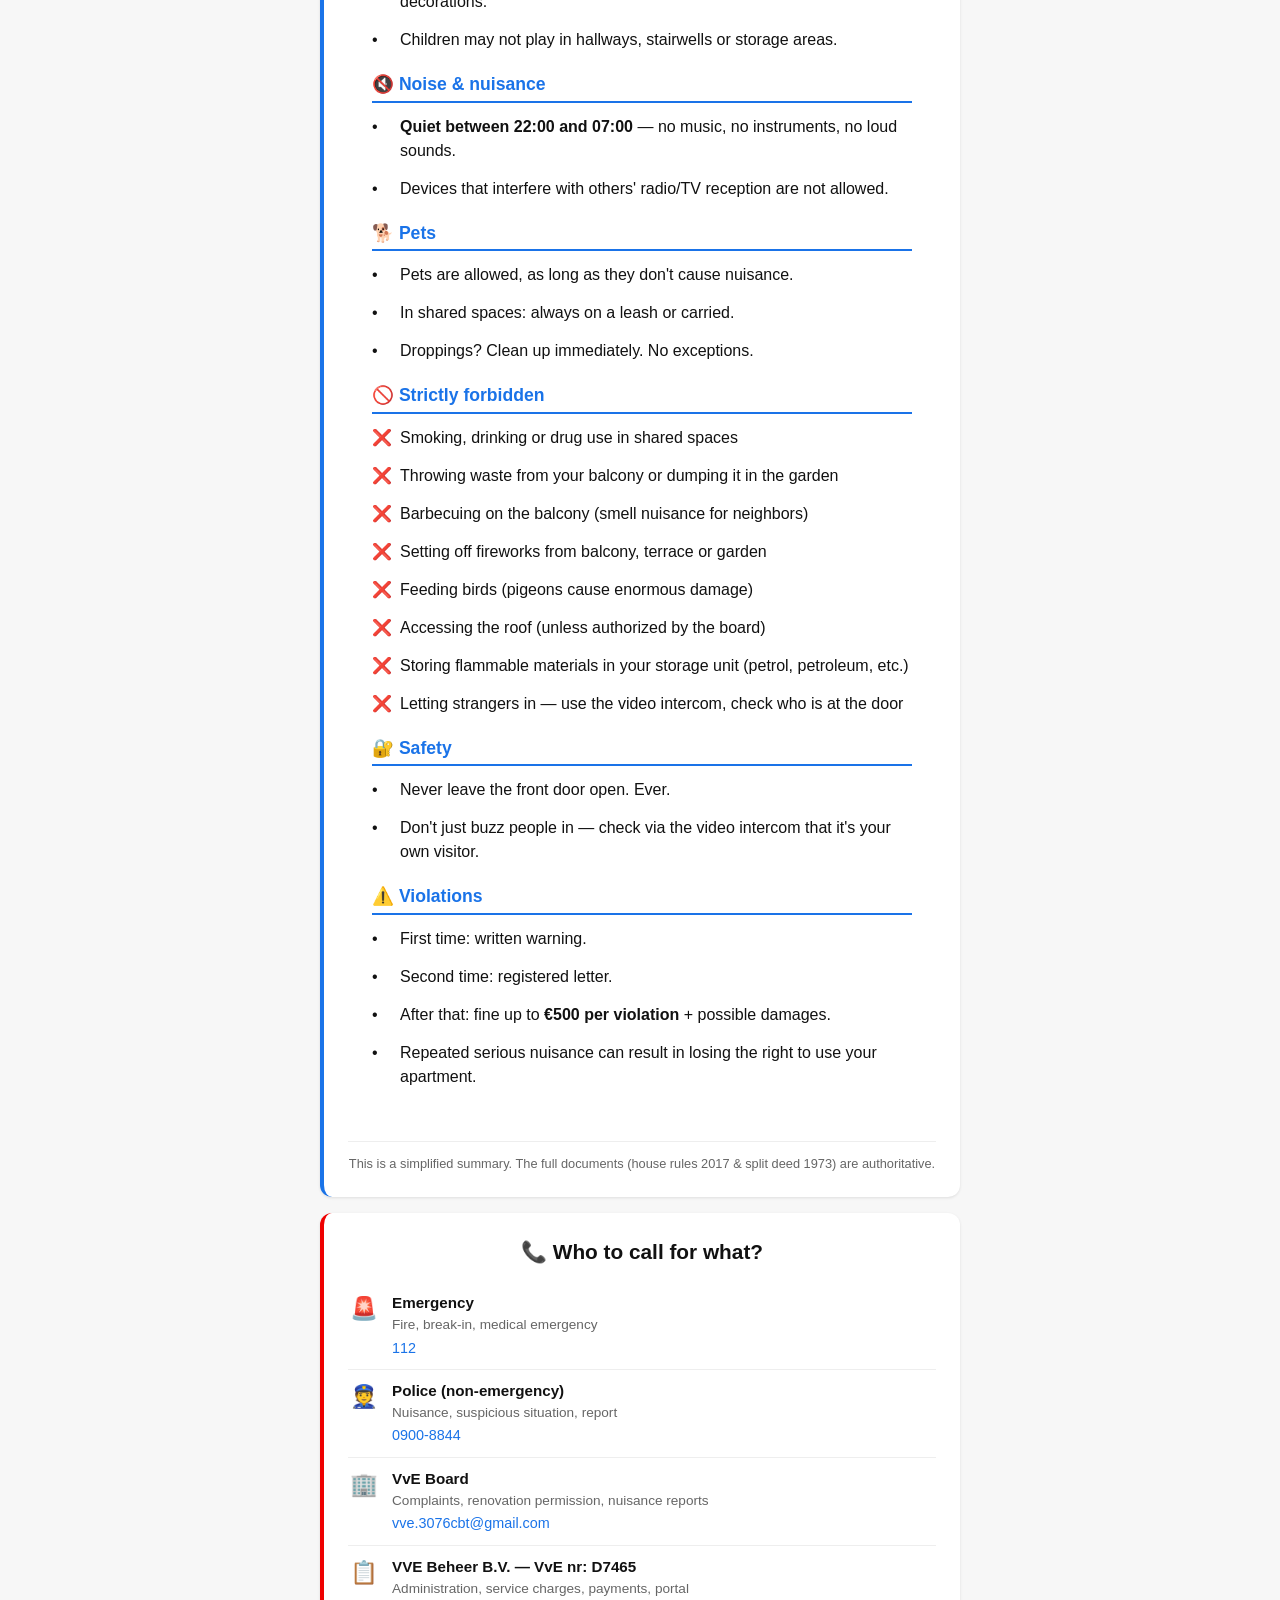
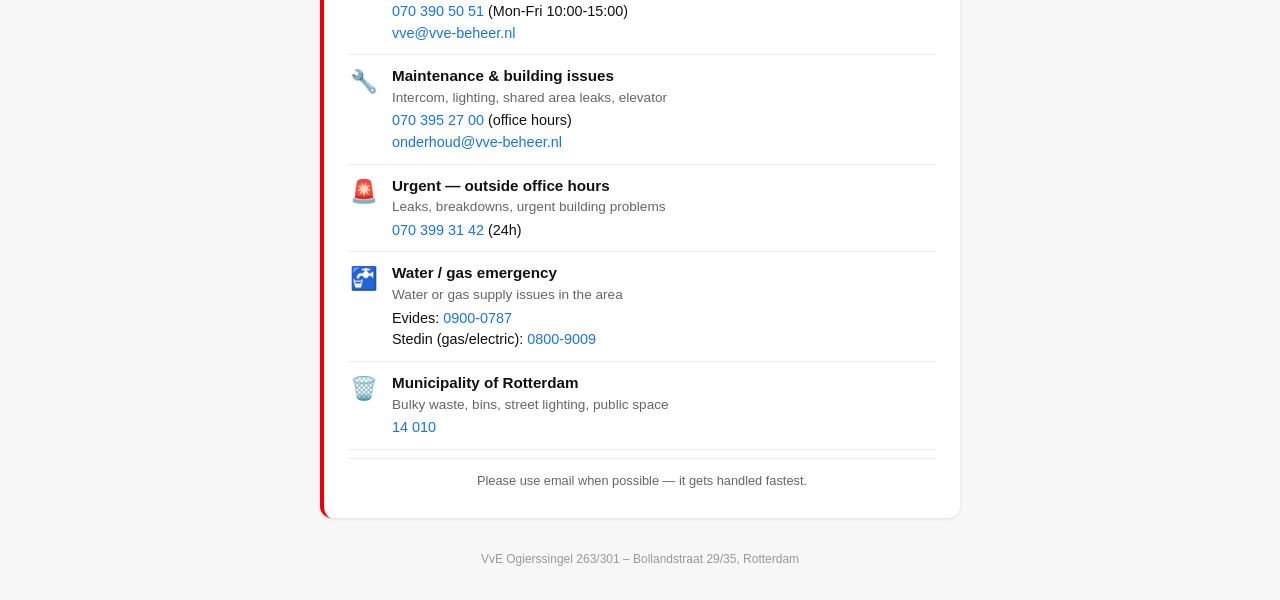
==== commit 6fc14823: "feat: reporting form in all fourteen languages, shared header everywhere The form spoke Dutch, Engli" ====
--- a/index.html
+++ b/index.html
@@ -6,19 +6,16 @@
 <title>Gebouwregels - Building Rules</title>
 <link rel="stylesheet" href="assets/site.css">
 <script src="assets/theme.js"></script>
+<script src="assets/nav.js" defer></script>
 </head>
 <body>
 <button class="theme-toggle" id="themeToggle" aria-label="Toggle dark mode">🌙</button>
 <div class="wrap">
 
 <div class="card">
+<div class="lang-nav" id="langNav"></div>
+<nav class="page-nav" id="pageNav" data-page="rules" aria-label="Pagina"></nav>
 <div class="icons">🚭 🚫💊 🚫🍺 🤫📱 🤫💬</div>
-<div class="lang-nav" id="langNav"></div>
-</div>
-
-<div class="card docs">
-<a href="melden.html?lang=nl" id="linkReport">📮 <span>Klacht of melding doen</span></a>
-<a href="eigenaren.html?lang=nl" id="linkOwners">📋 <span>Informatie voor eigenaren</span></a>
 </div>
 
 <!-- NEDERLANDS -->
@@ -1182,29 +1179,17 @@
   {code:'zh',label:'中文'}
 ];
 
-const links = {
-  nl:['Klacht of melding doen','Informatie voor eigenaren'],
-  en:['Report an issue','Owner information'],
-  de:['Problem melden','Informationen für Eigentümer'],
-  pl:['Zgłoś problem','Informacje dla właścicieli'],
-  ro:['Raportează o problemă','Informații pentru proprietari'],
-  bg:['Подайте сигнал','Информация за собствениците'],
-  cs:['Nahlásit problém','Informace pro vlastníky'],
-  sk:['Nahlásiť problém','Informácie pre vlastníkov'],
-  hu:['Probléma bejelentése','Tulajdonosi tájékoztató'],
-  hr:['Prijavite problem','Informacije za vlasnike'],
-  sr:['Prijavite problem','Informacije za vlasnike'],
-  uk:['Повідомити про проблему','Інформація для власників'],
-  ru:['Сообщить о проблеме','Информация для собственников'],
-  zh:['提交报告','业主信息']
-};
-
 const nav = document.getElementById('langNav');
 langs.forEach(l => {
   const btn = document.createElement('button');
   btn.textContent = l.label;
   btn.dataset.lang = l.code;
-  btn.onclick = () => show(l.code);
+  btn.onclick = () => {
+    show(l.code);
+    var url = new URL(location.href);
+    url.searchParams.set('lang', l.code);
+    history.replaceState(null, '', url);
+  };
   nav.appendChild(btn);
 });
 
@@ -1221,18 +1206,15 @@
   if (ct) ct.classList.add('active');
   if (btn) btn.classList.add('active');
 
-  var pair = links[code] || links.nl;
-  var formLang = ['nl','en','zh'].indexOf(code) === -1 ? 'en' : code;
-  var report = document.getElementById('linkReport');
-  var owners = document.getElementById('linkOwners');
-  report.href = 'melden.html?lang=' + formLang;
-  report.querySelector('span').textContent = pair[0];
-  owners.href = 'eigenaren.html?lang=' + code;
-  owners.querySelector('span').textContent = pair[1];
+  document.documentElement.lang = code;
+  if (window.vveRenderNav) vveRenderNav(code);
 }
 
-var browserLang = (navigator.language || 'nl').split('-')[0].toLowerCase();
-show(browserLang);
+// Een taal in de URL wint van de browsertaal, zodat doorklikken vanaf een
+// andere pagina de gekozen taal meeneemt.
+var urlLang = new URLSearchParams(location.search).get('lang');
+var startLang = (urlLang || navigator.language || 'nl').split('-')[0].toLowerCase();
+show(startLang);
 
 </script>
 </body>
